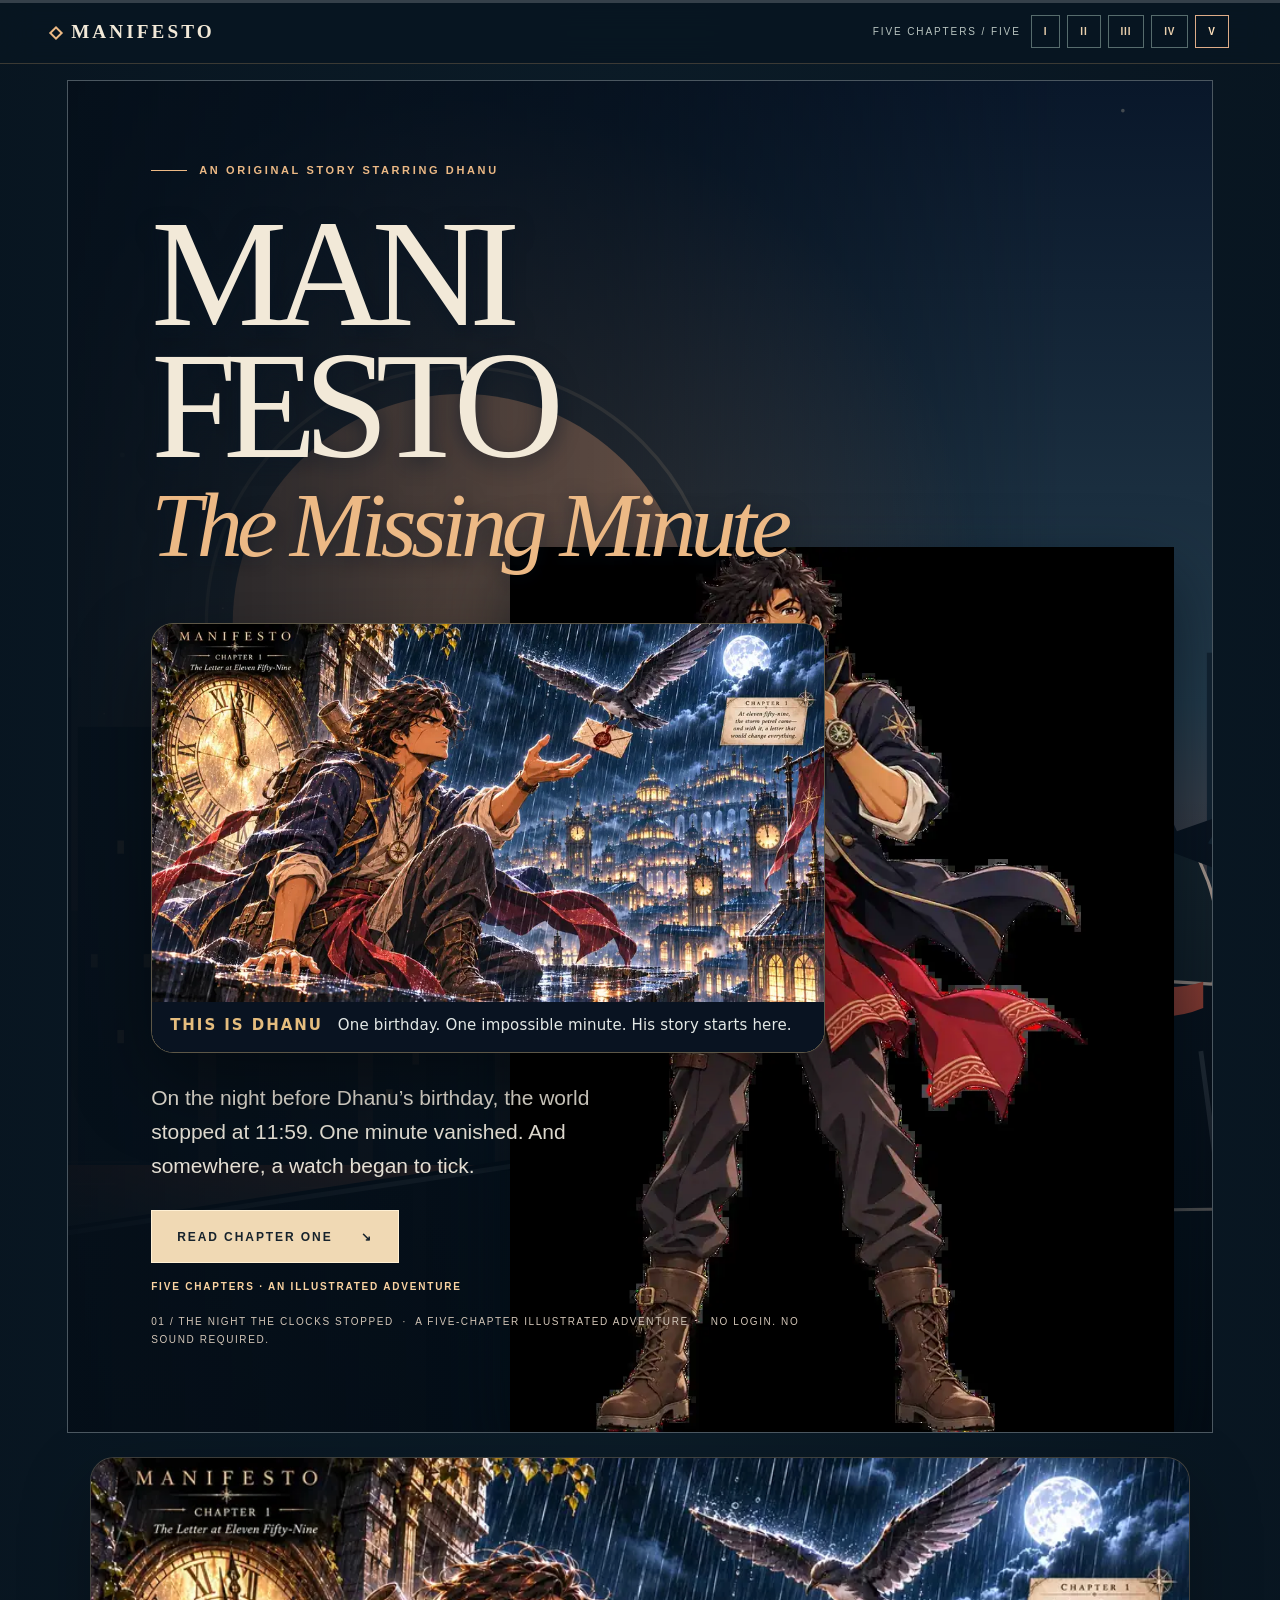
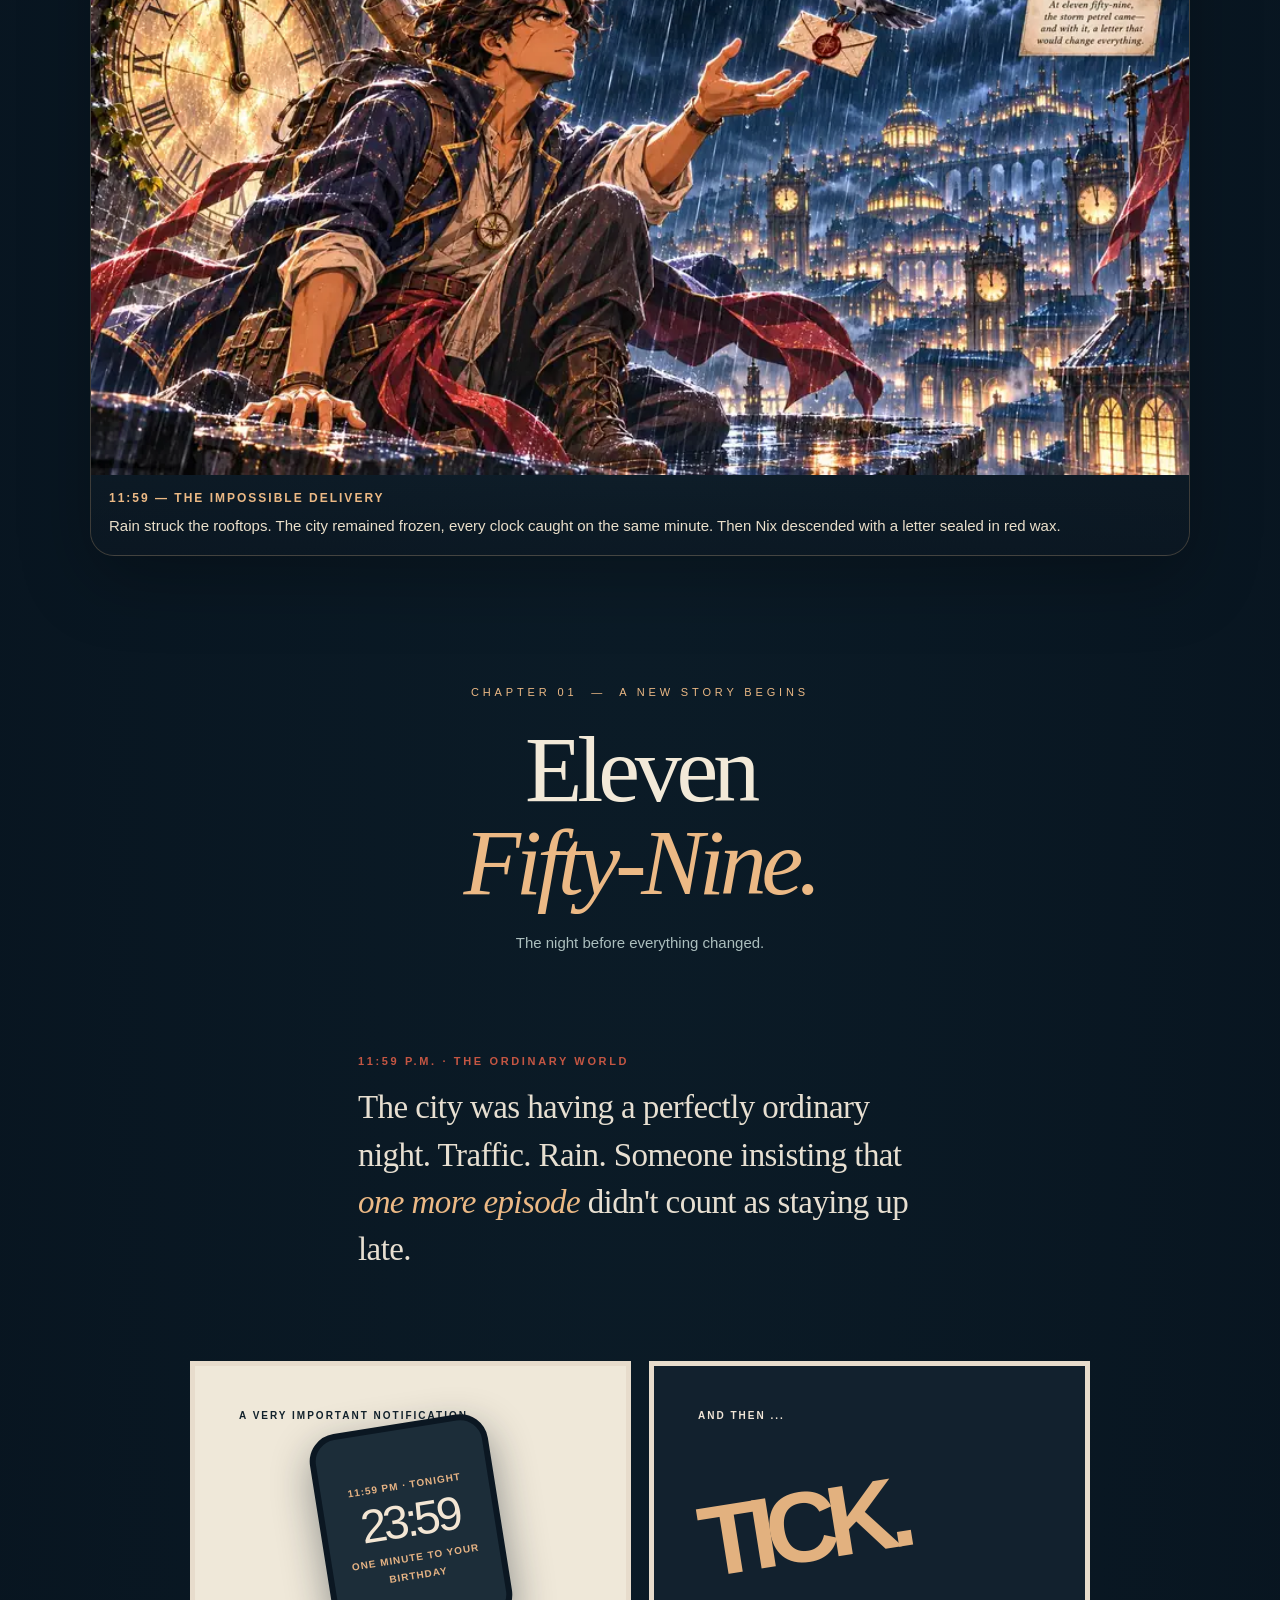
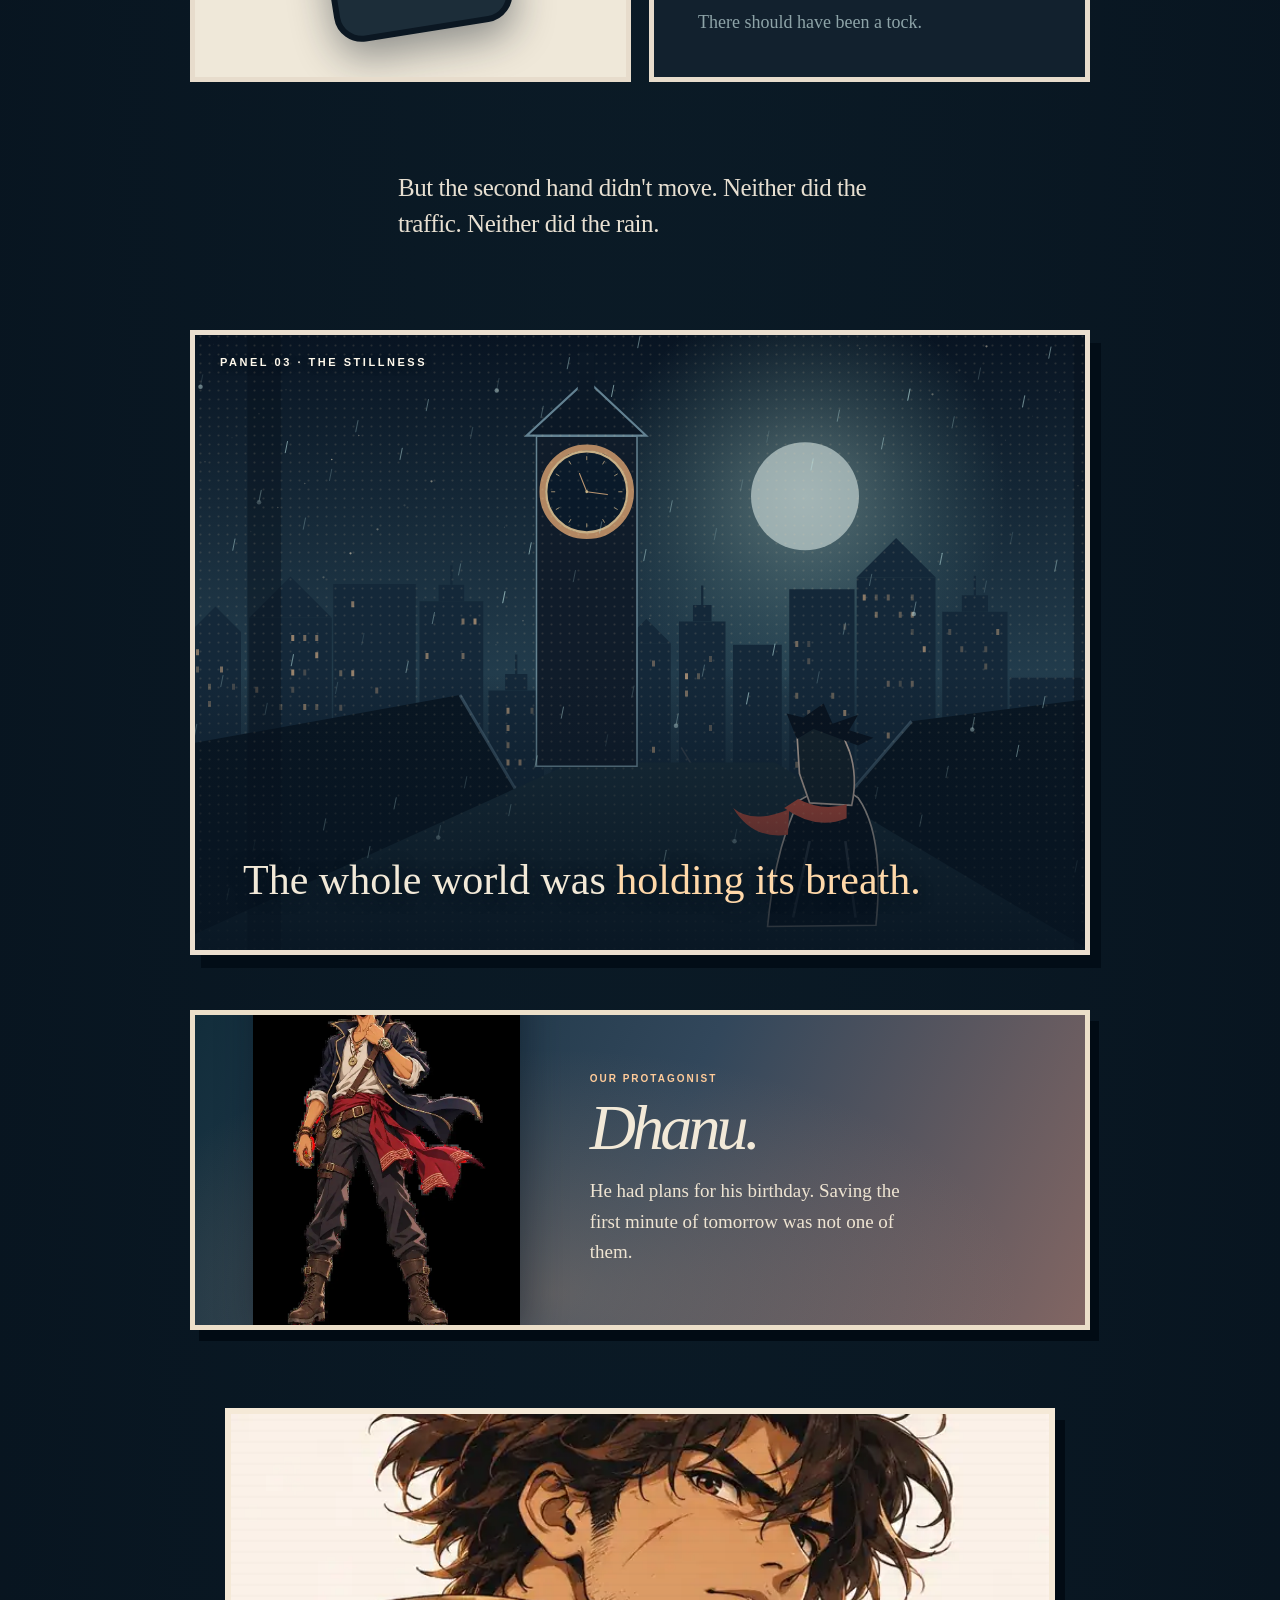
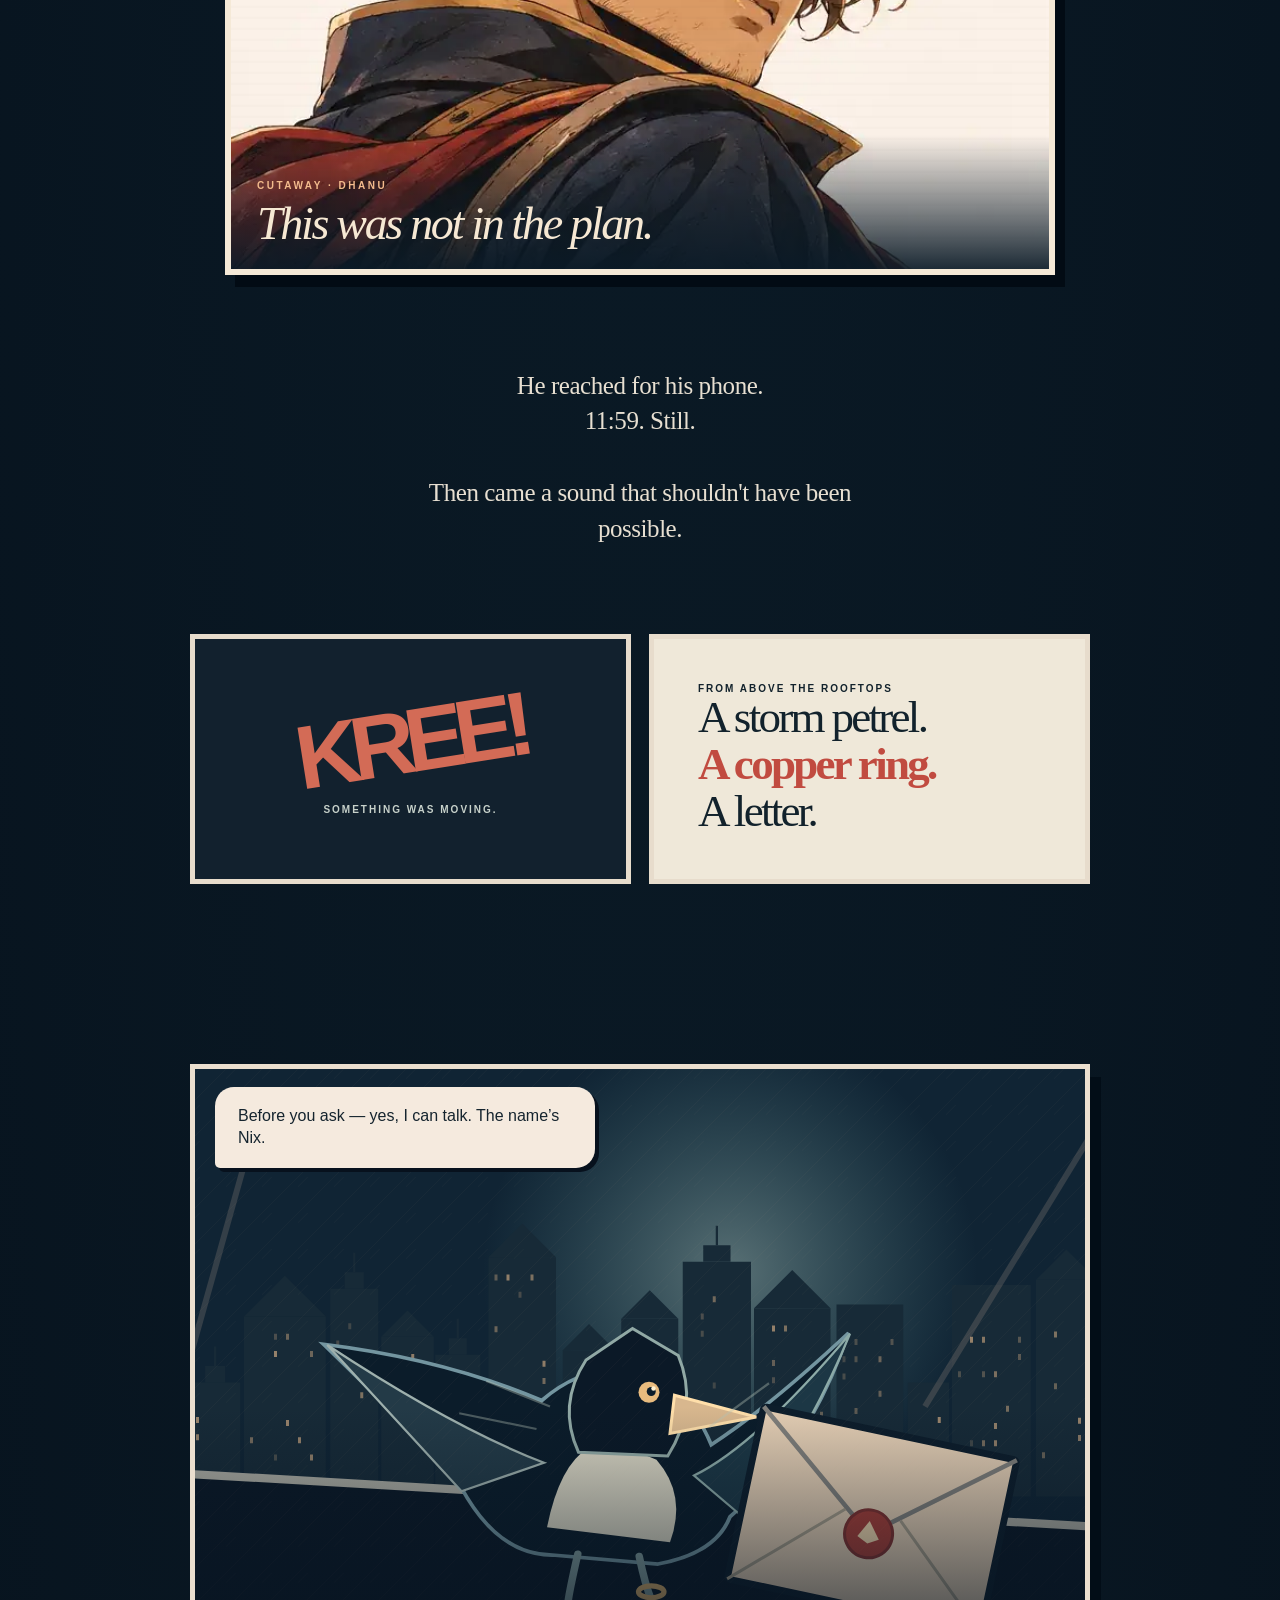
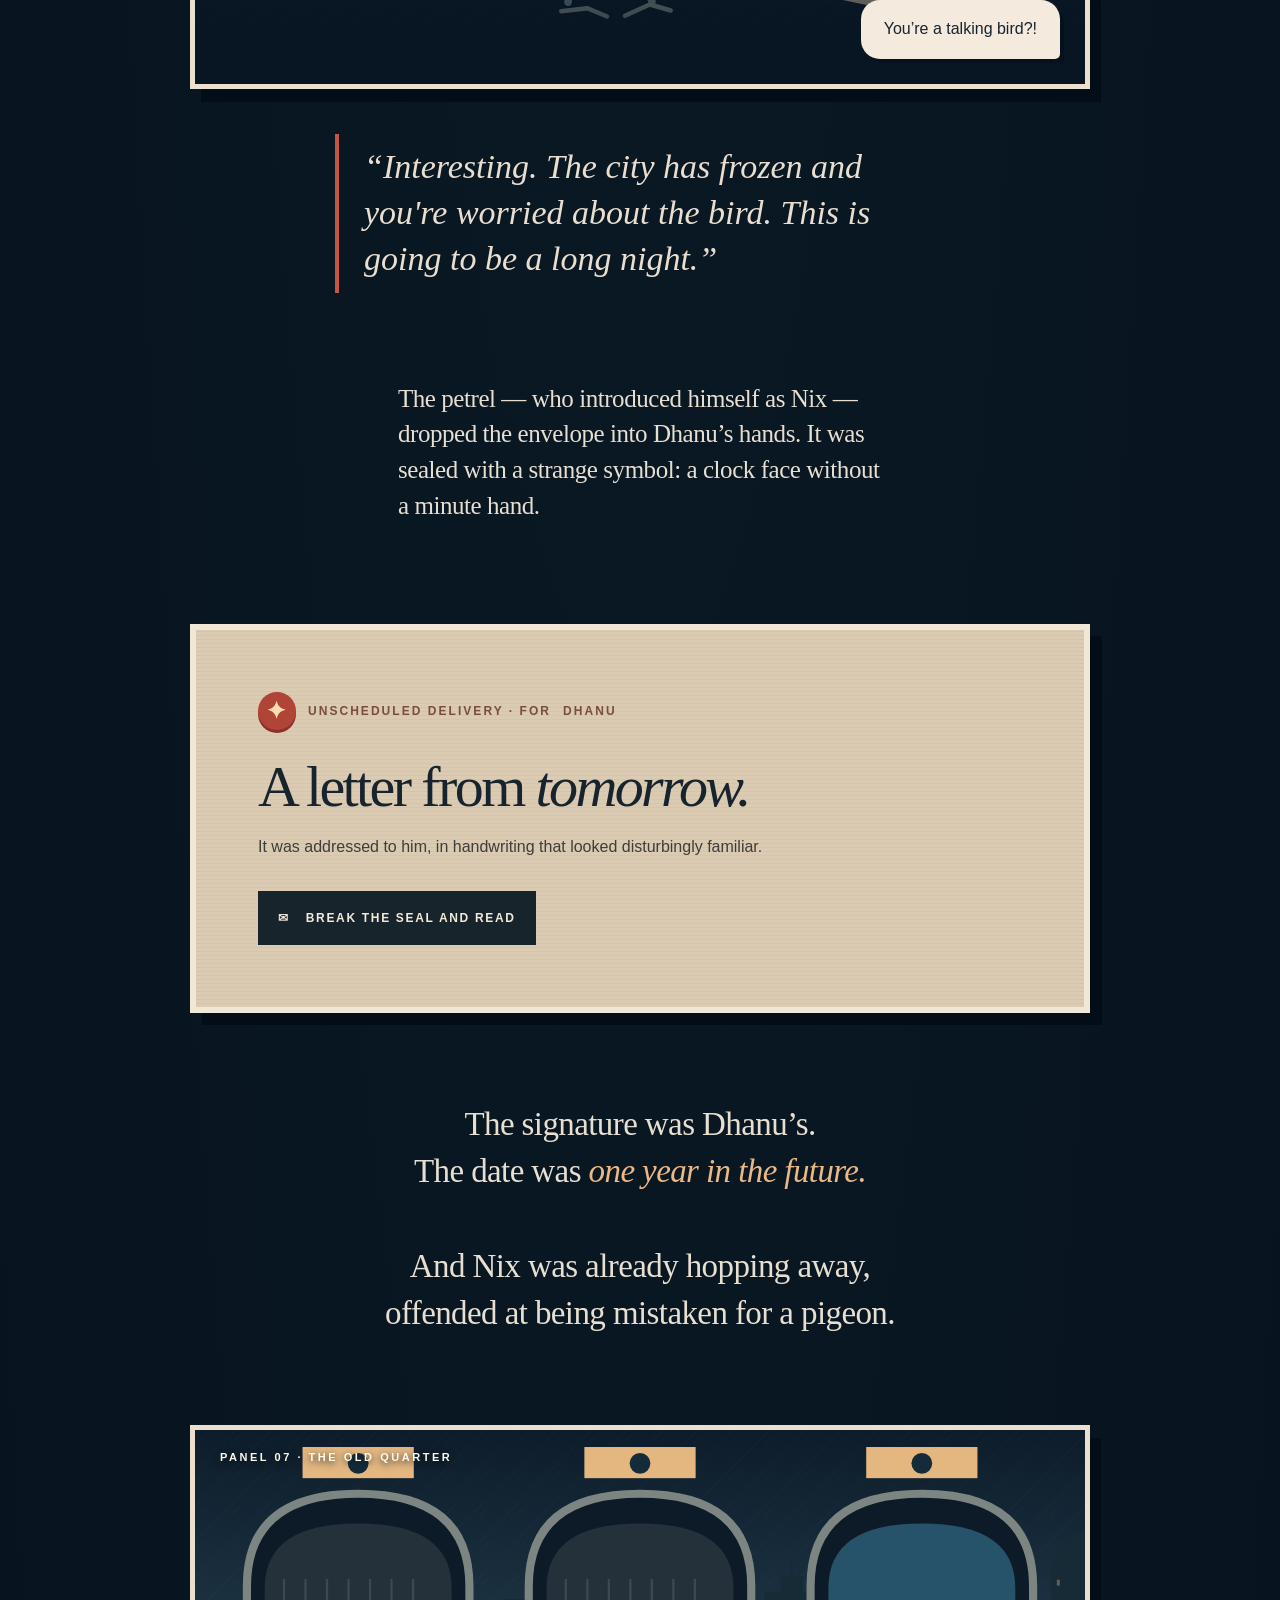
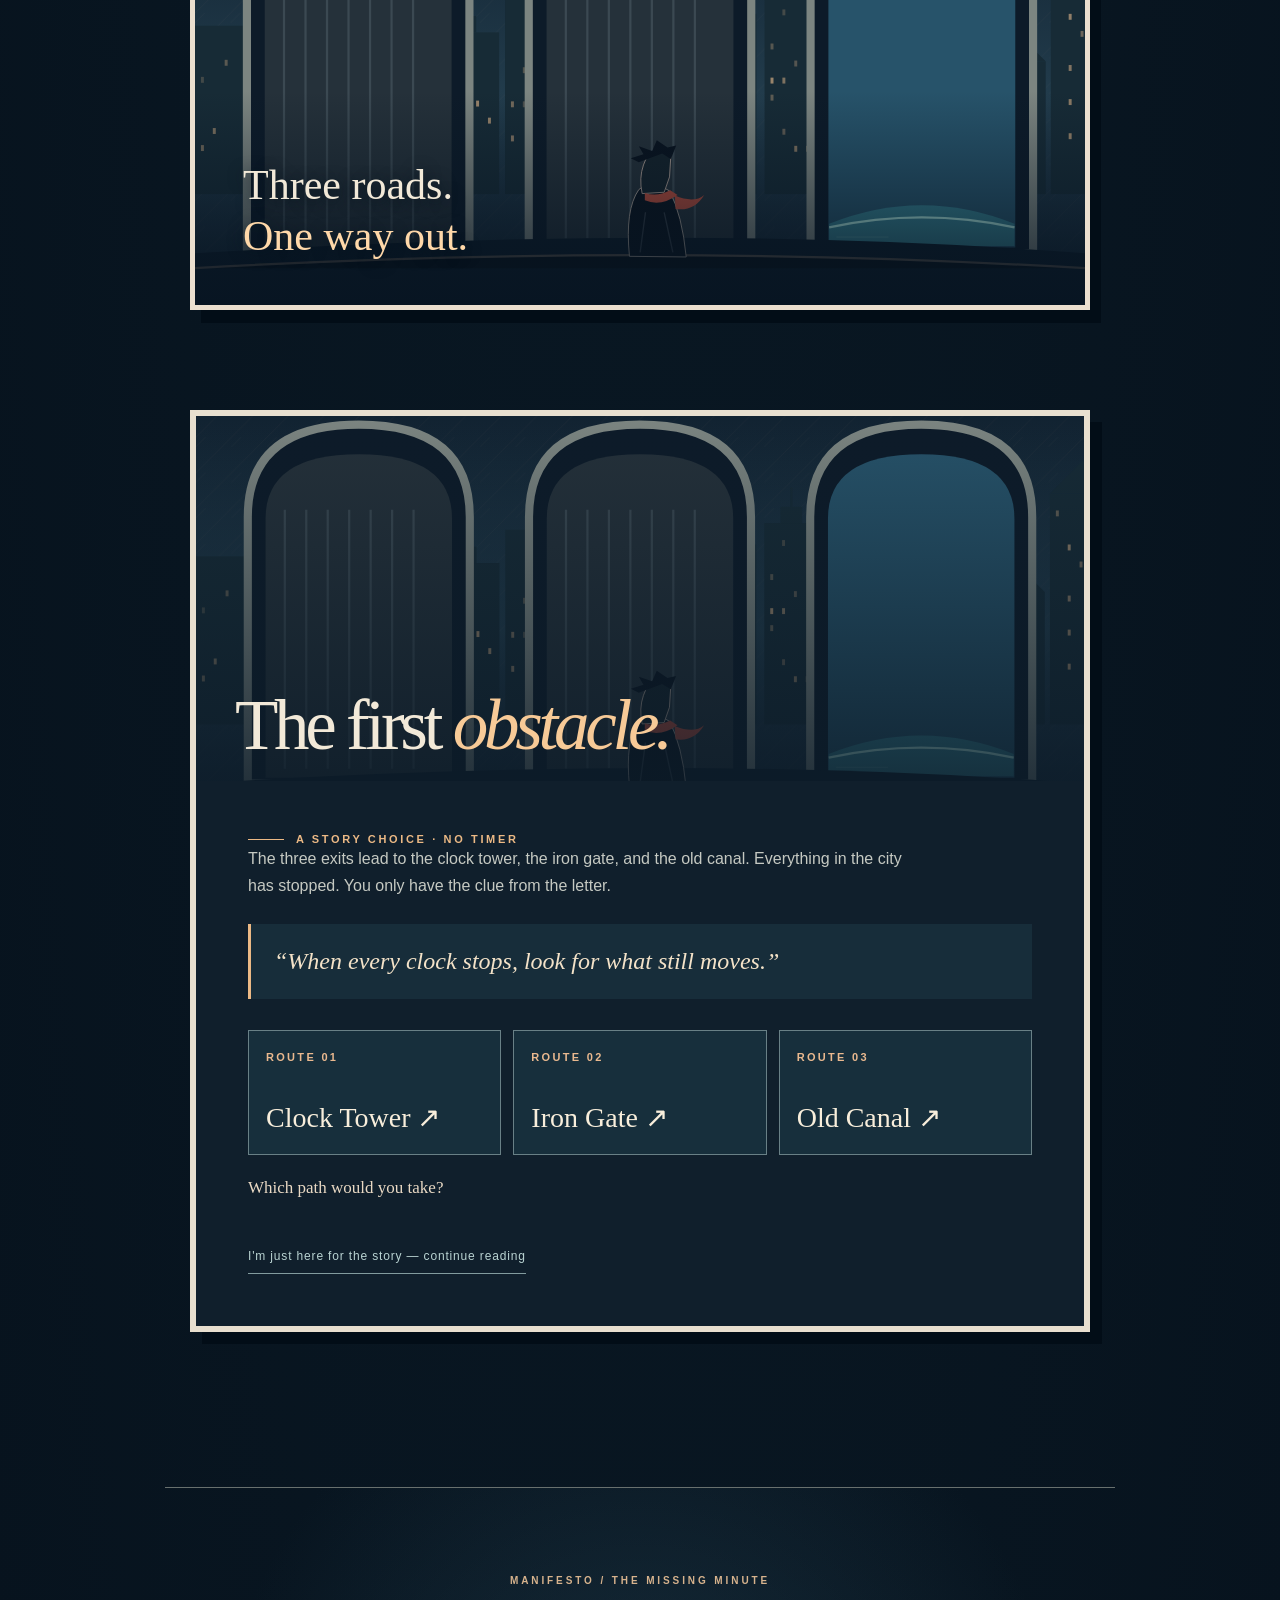
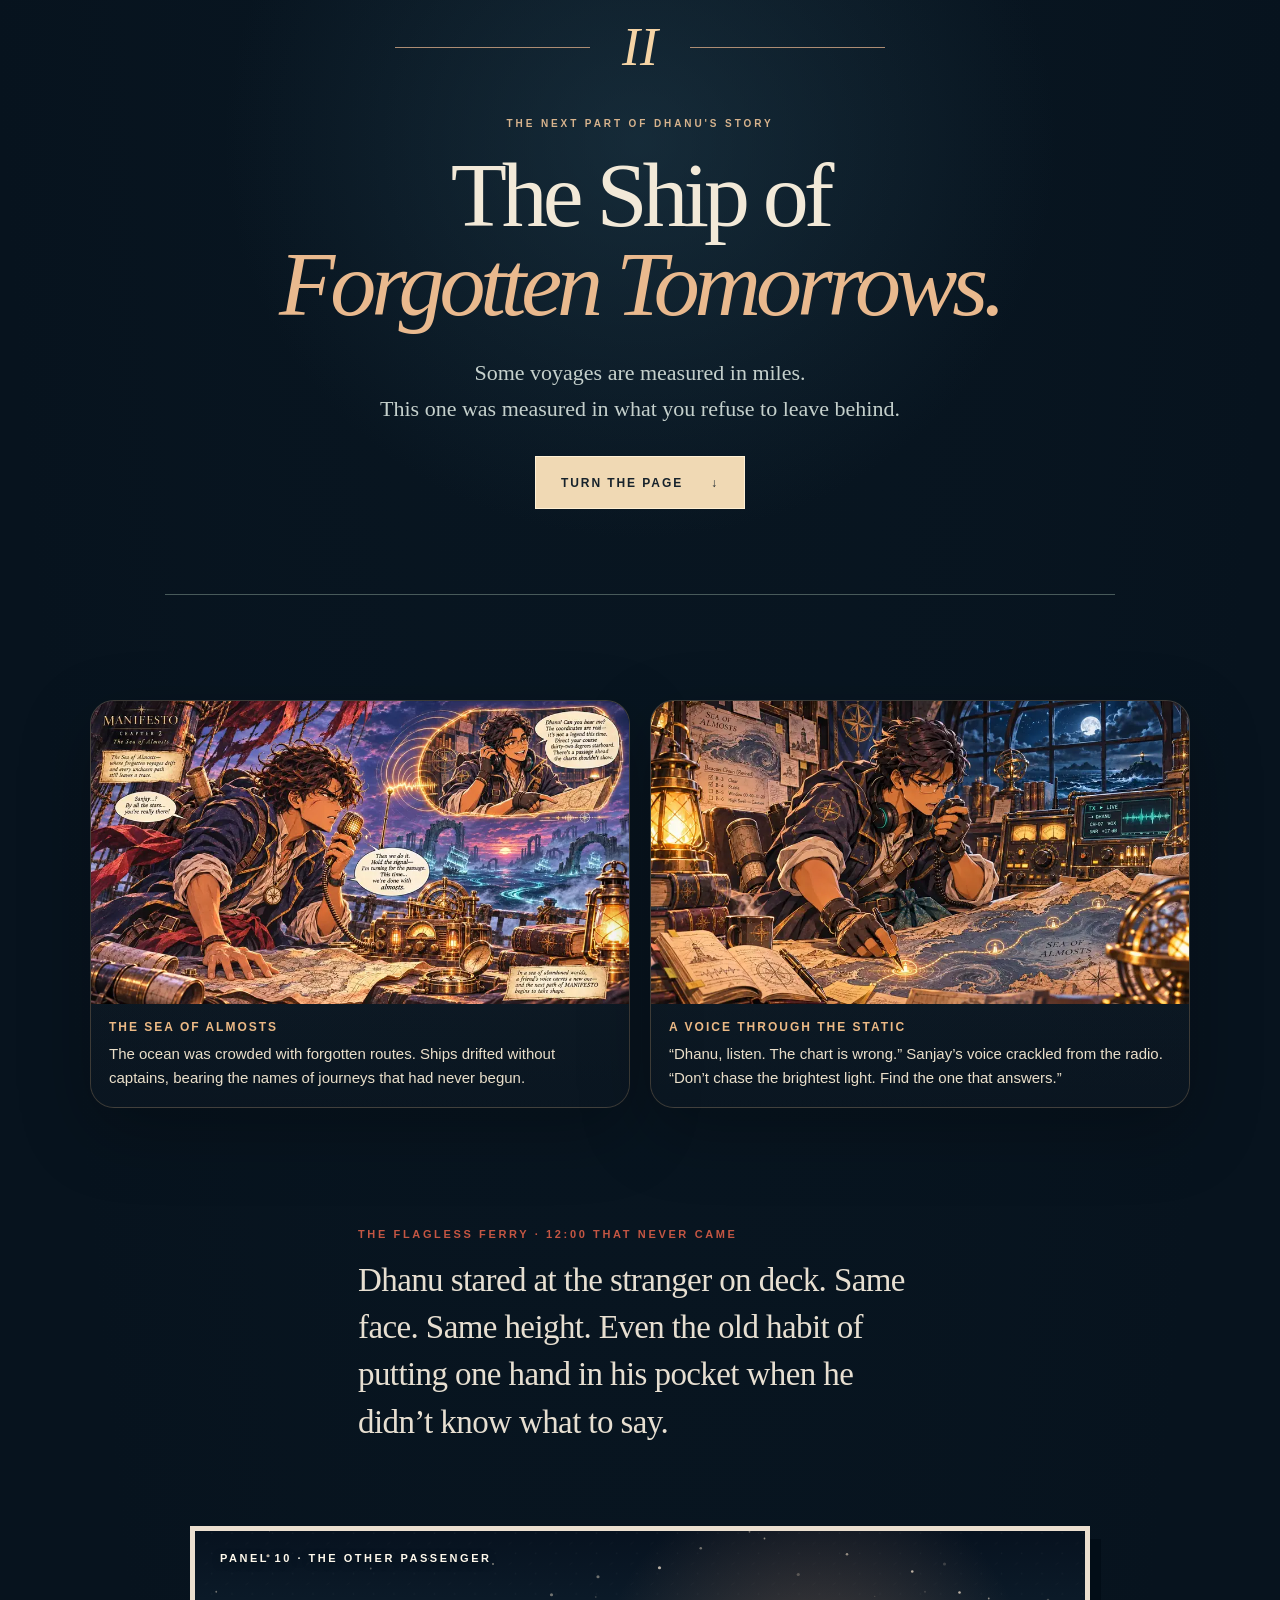
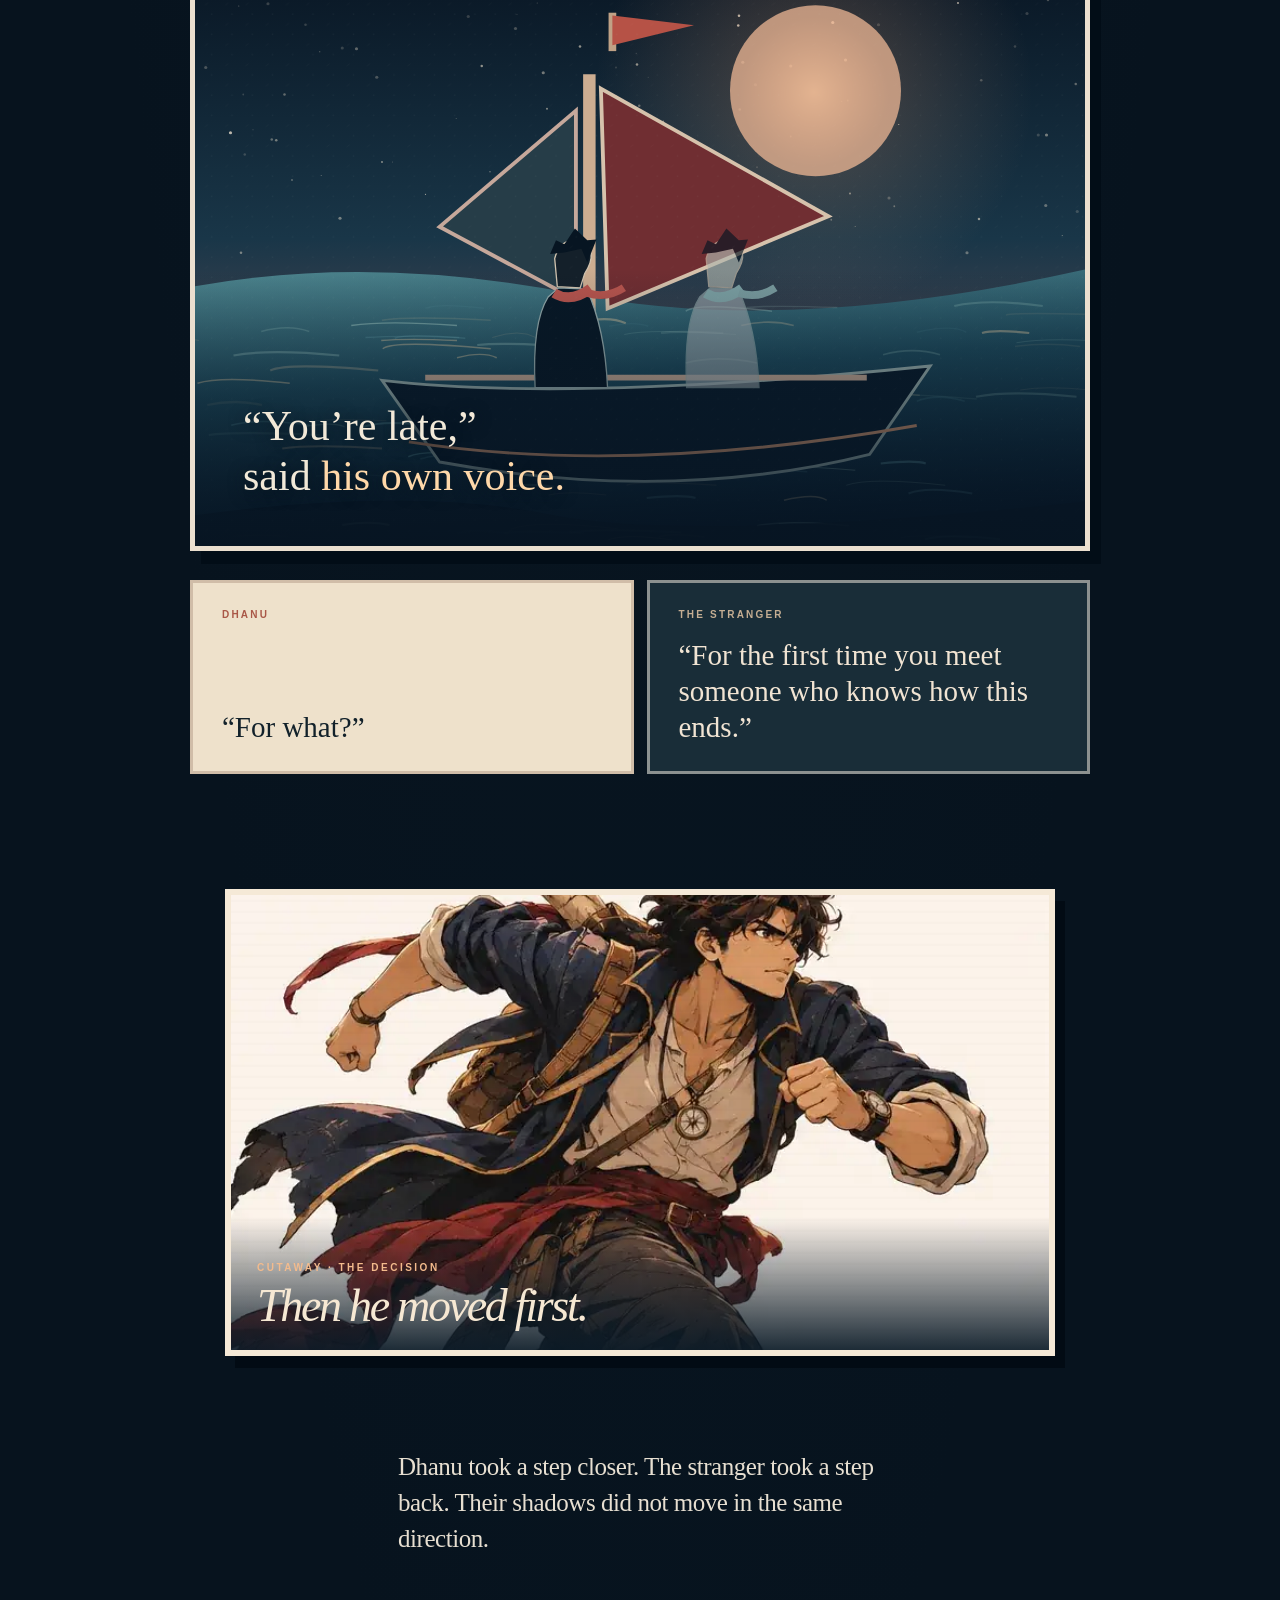
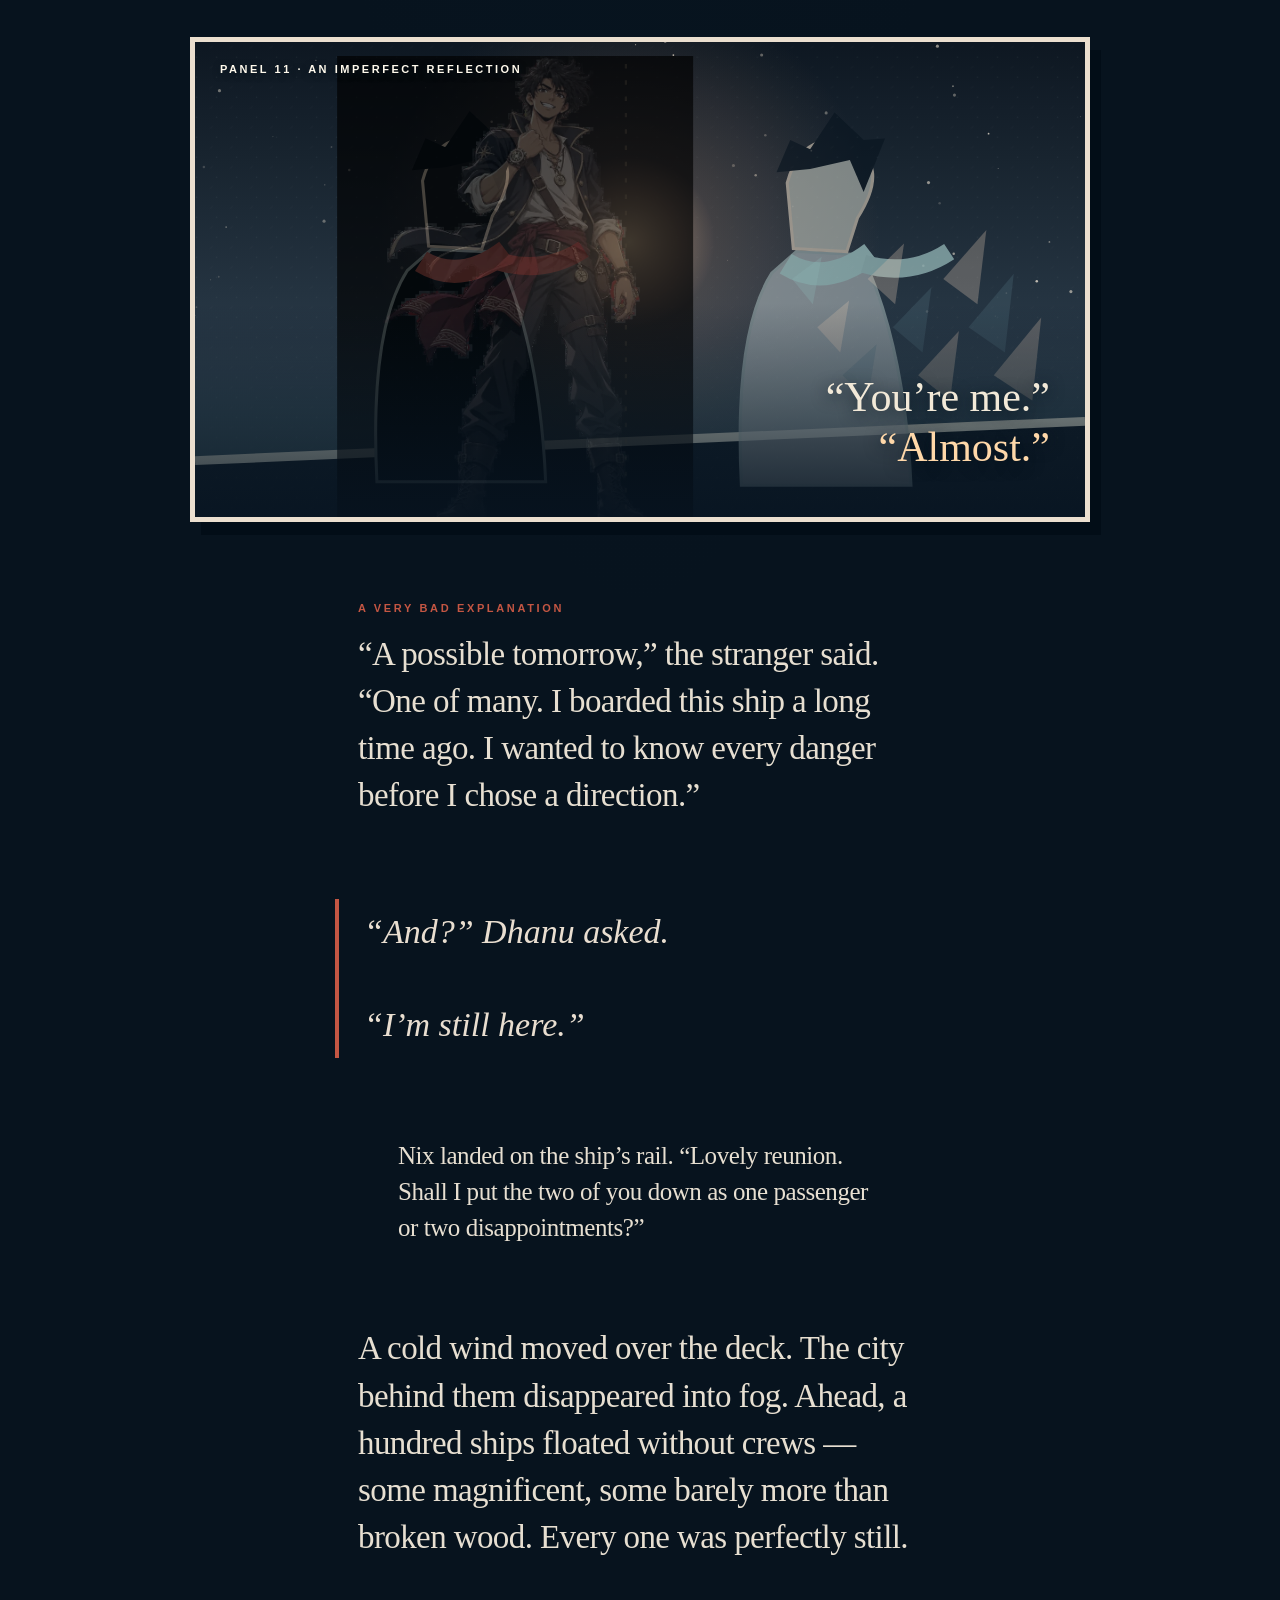
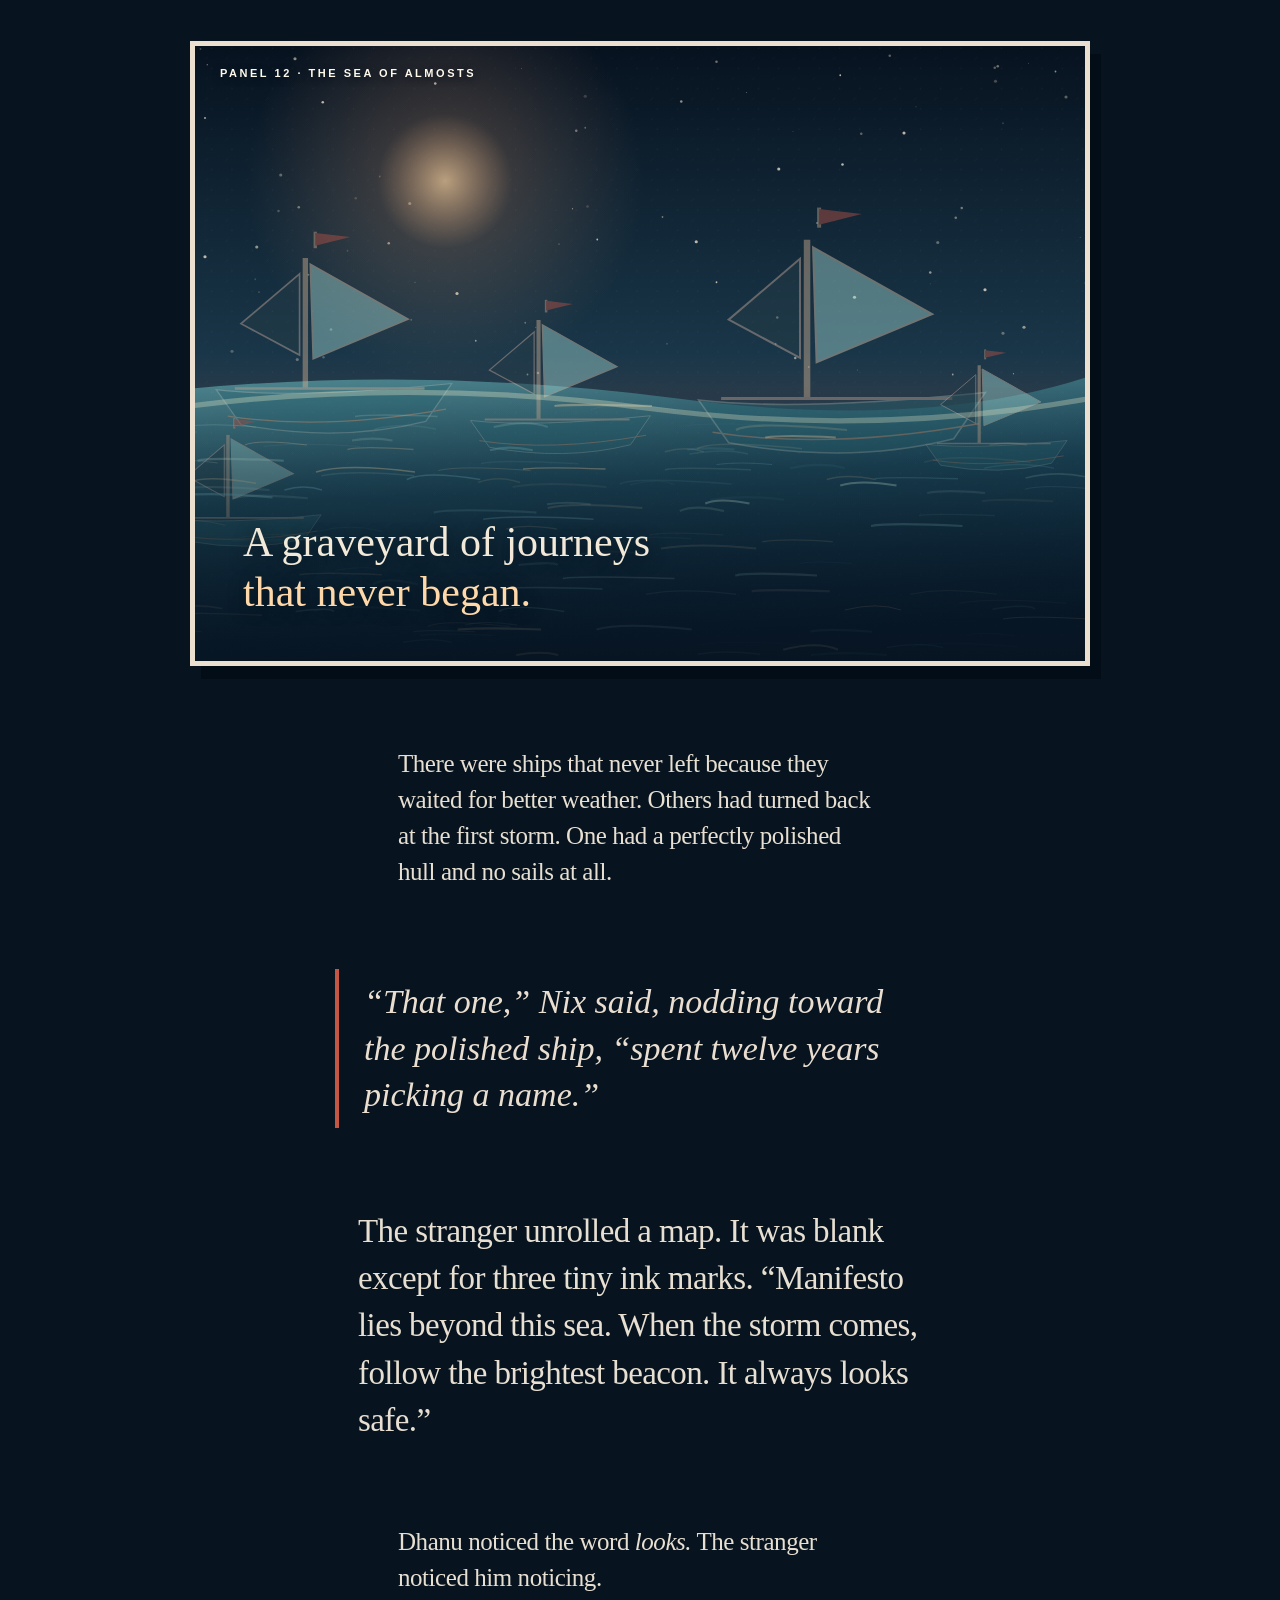
==== index.html @ 449e9ac2 "Publish illustrated five-chapter Director's Cut" ====
<!DOCTYPE html>

<html lang="en">
<head>
<meta charset="utf-8"/>
<meta content="width=device-width, initial-scale=1, viewport-fit=cover" name="viewport"/>
<meta content="#0a1520" name="theme-color"/>
<meta content="MANIFESTO: The Missing Minute. An original chapter-based birthday graphic novel." name="description"/>
<title>MANIFESTO — The Missing Minute | Dhanu’s Birthday Story</title>
<style>
:root{color-scheme:dark;--night:#08141f;--ink:#111d27;--paper:#f2e9d8;--muted:#b3b6b0;--line:#6c7d7d;--burnt:#c45643;--amber:#ecb985;--sea:#9bc7c3}
*{box-sizing:border-box}html{scroll-behavior:smooth;scroll-padding-top:85px}body{background:var(--night);color:var(--paper);margin:0;font-family:Arial,Helvetica,sans-serif;overflow-x:hidden}button,input{font:inherit}button{cursor:pointer}a{color:inherit}::selection{background:#ba5945;color:white}
.visually-hidden{position:absolute;clip:rect(0,0,0,0);clip-path:inset(50%);height:1px;width:1px;overflow:hidden;white-space:nowrap}
#progress-track{position:fixed;top:0;left:0;right:0;height:3px;background:#35404a;z-index:99}#progress-bar{height:100%;width:0;background:var(--burnt);transition:width .1s linear}
.nav{position:sticky;top:0;z-index:50;display:flex;justify-content:space-between;align-items:center;gap:14px;padding:11px clamp(16px,4vw,62px);min-height:64px;background:rgba(8,20,31,.96);border-bottom:1px solid #405161;backdrop-filter:blur(12px)}.logo{font-family:Georgia,serif;letter-spacing:.16em;font-weight:700;font-size:clamp(14px,1.5vw,20px);text-decoration:none}.logo i{display:inline-block;width:10px;height:10px;margin-right:10px;border:2px solid var(--amber);transform:rotate(45deg)}.nav-right{display:flex;gap:10px;align-items:center}.nav-counter{color:#b9c5c1;font-size:10px;letter-spacing:.19em;white-space:nowrap}.nav button{color:var(--paper);border:1px solid #718080;background:#132534;padding:11px 15px;font-size:11px;letter-spacing:.12em;text-transform:uppercase;border-radius:2px}
.shell{max-width:1210px;padding:0 clamp(0px,2.8vw,32px) 100px;margin:0 auto}
.cover{min-height:min(91svh,790px);position:relative;overflow:hidden;border:1px solid #4b5760;background:#101c27;margin-top:16px;display:flex;align-items:flex-end;isolation:isolate}.cover>img{position:absolute;inset:0;width:100%;height:100%;object-fit:cover;z-index:-2}.cover:before{content:"";position:absolute;inset:0;background:linear-gradient(90deg,rgba(5,15,25,.9) 0%,rgba(5,15,25,.58) 48%,transparent 87%),linear-gradient(0deg,rgba(3,11,19,.9),transparent 47%);z-index:-1}.cover-copy{padding:clamp(22px,6.5vw,85px);max-width:840px}.kicker{font-size:11px;letter-spacing:.24em;font-weight:700;color:var(--amber);display:flex;gap:12px;align-items:center;text-transform:uppercase}.kicker:before{content:"";height:1px;width:36px;background:var(--amber)}.cover h1{font-family:Georgia,'Times New Roman',serif;font-size:clamp(66px,12vw,153px);line-height:.86;letter-spacing:-.085em;font-weight:400;margin:32px 0 22px;text-shadow:0 5px 20px #09162499}.cover h1 span{color:var(--amber);display:block;font-style:italic;font-size:.6em;letter-spacing:-.06em;font-weight:400;margin-top:15px}.cover p{color:#e5e0d5;font-size:clamp(16px,2vw,21px);line-height:1.6;max-width:490px;margin:0 0 28px}.start-btn{background:#f0d9b4;color:#17232c;border:1px solid #fff0d4;padding:16px 25px;font-size:12px;font-weight:800;letter-spacing:.16em;text-decoration:none;display:inline-flex;align-items:center;gap:28px;text-transform:uppercase;min-height:53px}.start-btn:hover,.start-btn:focus-visible{background:white}.cover-foot{padding-top:19px;color:#d3c6b8;font-size:10px;letter-spacing:.16em;text-transform:uppercase;line-height:1.8}
.chapter-intro{max-width:760px;margin:130px auto 100px;text-align:center;padding:0 22px}.chapter-intro .overline{font-size:11px;letter-spacing:.35em;color:var(--amber)}.chapter-intro h2{font-family:Georgia,serif;font-size:clamp(48px,9vw,94px);line-height:.99;letter-spacing:-.055em;font-weight:400;margin:25px 0 22px}.chapter-intro h2 em{color:var(--amber)}.chapter-intro p{font-size:15px;color:#abbebd;line-height:1.6}
.story{max-width:900px;margin:0 auto}.narration{max-width:620px;margin:88px auto;font-family:Georgia,'Times New Roman',serif;color:#e7dfd1;font-size:clamp(22px,3.1vw,33px);line-height:1.43;letter-spacing:-.018em;padding:0 28px}.narration strong{color:var(--amber);font-weight:400;font-style:italic}.narration.small{font-size:clamp(19px,2.4vw,25px);max-width:540px}.narration.center{text-align:center}.mini-label{text-transform:uppercase;font:800 11px Arial,Helvetica,sans-serif;color:var(--burnt);letter-spacing:.24em;margin-bottom:17px;display:block}
.panel{position:relative;overflow:hidden;border:5px solid #ebdfcf;background:#132632;box-shadow:11px 13px 0 #020d17;min-height:350px;isolation:isolate}.panel img{display:block;width:100%;height:100%;position:absolute;inset:0;object-fit:cover;z-index:-2}.panel:after{content:"";position:absolute;z-index:-1;inset:0;background:linear-gradient(180deg,transparent 55%,#071421da 100%);pointer-events:none}.panel-full{height:clamp(390px,67vw,625px)}.panel-medium{height:clamp(330px,54vw,485px)}.panel .panel-mark{position:absolute;top:21px;left:25px;color:#fff9ec;font-size:11px;font-weight:800;letter-spacing:.23em;text-shadow:0 2px 7px #08141e}.panel .panel-copy{position:absolute;bottom:clamp(22px,5vw,44px);left:clamp(18px,5vw,48px);right:clamp(18px,5vw,48px);font-family:Georgia,serif;font-weight:400;font-size:clamp(24px,3.5vw,42px);line-height:1.2;text-shadow:0 3px 16px #08131dec;max-width:690px}.panel-copy strong{color:#ffd8a9;font-weight:400}.panel .panel-copy.right{margin-left:auto;max-width:490px}.vertical-gap{height:90px}.vertical-gap.long{height:180px}
.double{display:grid;grid-template-columns:1fr 1fr;gap:18px}.double .mini{position:relative;min-height:300px;border:5px solid #e7dccc;background:#efe8d9;color:#12222c;overflow:hidden;display:flex;flex-direction:column;justify-content:space-between;padding:clamp(23px,4.1vw,44px)}.mini.dark{background:#12212e;color:#f0e5d7}.mini .tiny{font-size:10px;letter-spacing:.2em;font-weight:800;text-transform:uppercase}.phone{background:#1c2d39;border:6px solid #0b1722;border-radius:28px;width:180px;max-width:100%;height:210px;margin:2px auto 0;display:grid;place-items:center;color:#f3e6d4;box-shadow:0 15px 40px #0d182570;transform:rotate(-9deg)}.phone b{font-size:47px;letter-spacing:-.08em;font-weight:300}.phone small{color:#e6b384;font-weight:700;letter-spacing:.1em;font-size:10px}.mini .ink{font-family:Georgia,serif;font-size:clamp(26px,4.7vw,45px);line-height:1.04;letter-spacing:-.06em}.mini .ink b{color:#c14b40}.mini .sound{font:900 clamp(56px,9vw,100px)/.85 Arial Black,Impact,sans-serif;letter-spacing:-.11em;color:#e2b17f;transform:rotate(-9deg)}.mini .wobble{font-family:Georgia,serif;font-size:18px;color:#8ea4a8}
.balloon{background:#f5eade;color:#15242e;max-width:460px;padding:18px 23px;border-radius:19px 19px 19px 5px;box-shadow:4px 4px 0 #07111d;font:500 clamp(16px,2vw,20px)/1.4 Arial,Helvetica,sans-serif}.balloon.tiny{font-size:16px;max-width:380px}.dialogue-over{position:absolute;top:18px;left:20px;max-width:50%}.dialogue-other{position:absolute;right:25px;bottom:25px}.dialogue-other .balloon{border-radius:19px 19px 5px 19px}.line-quote{margin:45px auto;max-width:610px;padding:10px 25px;border-left:4px solid var(--burnt);color:#e9ded0;font:italic clamp(24px,3.3vw,34px)/1.36 Georgia,serif}
.letter-scene{background:#dbcbb2;color:#17242e;margin:100px auto 45px;padding:clamp(22px,5vw,62px);border:6px solid #f1e7d6;box-shadow:12px 12px 0 #020d17;position:relative}.letter-scene:before{content:"";position:absolute;inset:0;opacity:.13;background:repeating-linear-gradient(0deg,transparent,transparent 3px,#846753 4px);pointer-events:none}.letter-head{display:flex;gap:12px;align-items:center;font-size:12px;font-weight:800;letter-spacing:.17em;text-transform:uppercase;color:#794e40;position:relative}.seal{width:38px;height:38px;background:#b04437;border-radius:50%;display:grid;place-items:center;color:#f9ddb2;box-shadow:0 3px 0 #8c302e;font-family:Georgia,serif;font-size:24px}.letter-scene h3{position:relative;font-family:Georgia,serif;font-size:clamp(33px,6vw,58px);letter-spacing:-.045em;line-height:1.06;font-weight:400;margin:26px 0 14px}.letter-scene p{position:relative;max-width:620px;color:#3f3d39;font-size:16px;line-height:1.7}.letter-scene details{margin-top:31px;position:relative}.letter-scene summary{cursor:pointer;display:inline-flex;align-items:center;gap:16px;font-size:12px;font-weight:800;letter-spacing:.14em;text-transform:uppercase;background:#17242c;color:#f4ead8;padding:19px 20px;list-style:none;min-height:54px}.letter-scene summary::-webkit-details-marker{display:none}.letter-scene summary:hover,.letter-scene summary:focus-visible{background:#354a56}.letter-scene details[open] summary{margin-bottom:28px}.letterbody{background:#f9f0df;padding:clamp(20px,4vw,42px);box-shadow:0 5px 30px #6b554c38;border:1px solid #c7bba9;max-width:680px;animation:unfold .45s ease both}.letterbody p{font:clamp(17px,2.1vw,21px)/1.75 Georgia,serif;color:#283039;margin:0 0 22px}.letterbody .sign{border-top:1px solid #c9b9a6;padding-top:23px;color:#8e3c35;font:italic 22px Georgia,serif}.letterbody .postscript{font-size:15px;color:#74614e}
.trial{margin:100px 0 0;border:6px solid #e8dfcf;background:#101f2c;box-shadow:12px 12px 0 #020d17}.trial-banner{height:clamp(210px,36vw,365px);position:relative;overflow:hidden}.trial-banner>img{width:100%;height:100%;object-fit:cover}.trial-banner:after{content:"";position:absolute;inset:0;background:linear-gradient(transparent,#0c1b28c9)}.trial-banner h3{position:absolute;z-index:1;bottom:20px;left:clamp(18px,4vw,39px);margin:0;font:400 clamp(40px,7vw,71px)/1 Georgia,serif;letter-spacing:-.06em}.trial-banner h3 em{color:#f7ca97}.trial-body{padding:clamp(22px,5vw,52px)}.trial-body .instructions{color:#c5c9c2;line-height:1.7;font-size:16px;max-width:670px;margin:0 0 24px}.clue{background:#172d3a;border-left:3px solid var(--amber);padding:20px 23px;color:#f3e2c8;font:italic clamp(18px,2.8vw,24px)/1.45 Georgia,serif;margin:25px 0 31px}.trial-options{display:grid;grid-template-columns:repeat(3,1fr);gap:12px}.trial-options button{background:#172f3c;border:1px solid #698086;color:#f8eedb;text-align:left;padding:20px 17px;min-height:125px;display:flex;flex-direction:column;justify-content:space-between;gap:14px;transition:transform .2s,border-color .2s,background .2s}.trial-options button:hover,.trial-options button:focus-visible{background:#2b4754;border-color:#f3d2a5;transform:translateY(-3px)}.trial-options button[aria-pressed=true]{border-color:#e6b68a;background:#36555e}.trial-options .choice-no{color:#eab98f;font:700 11px Arial;letter-spacing:.21em}.trial-options strong{font:400 clamp(20px,2.7vw,28px) Georgia,serif}.response{min-height:56px;margin-top:20px;font:17px/1.5 Georgia,serif;color:#e9d9c4}.response.success{color:#a6ded3}.skip{border:0;border-bottom:1px solid #829b9e;background:none;color:#b9d3d2;padding:10px 0;font-size:12px;letter-spacing:.07em;margin-top:8px}.route-reveal{display:none;animation:unfold .45s ease}.route-reveal.show{display:block}.route-reveal .narration{margin-top:85px;margin-bottom:85px}
.ending{margin:100px auto 0;text-align:center;max-width:750px;padding:25px 20px 50px}.end-rule{margin:25px auto;width:1px;height:92px;background:linear-gradient(transparent,var(--amber),transparent)}.ending .end-line{font:11px Arial,sans-serif;color:#e3b385;letter-spacing:.25em;text-transform:uppercase}.ending h2{font:400 clamp(45px,8vw,83px)/1.04 Georgia,serif;letter-spacing:-.07em;margin:25px 0}.ending p{font:19px/1.6 Georgia,serif;color:#bfc6bf}.next-tag{border-top:1px solid #49545c;border-bottom:1px solid #49545c;margin:40px auto 0;display:flex;justify-content:space-between;gap:20px;align-items:center;padding:25px 0;text-align:left;font-size:11px;letter-spacing:.15em;text-transform:uppercase}.next-tag strong{font:normal 22px Georgia,serif;letter-spacing:0;text-transform:none;color:var(--paper)}
.footer{color:#a8b6b3;font-size:12px;text-align:center;line-height:1.7;border-top:1px solid #334651;padding:30px 16px 60px;margin-top:45px}

@keyframes unfold{from{opacity:0;transform:translateY(-12px)}to{opacity:1;transform:none}}
@media(max-width:680px){.nav{min-height:58px}.nav-counter{display:none}.nav button{padding:10px 11px;font-size:10px}.shell{padding:0 0 35px}.cover{border-left:0;border-right:0;margin:0;min-height:calc(100svh - 58px);max-height:850px}.cover>img{object-position:66% center}.cover:before{background:linear-gradient(0deg,#08141ff7 1%,#08141fa5 45%,#08141f04 80%)}.cover-copy{padding:32px 23px 45px;width:100%}.cover h1{font-size:clamp(60px,14vw,90px);margin:25px 0 26px}.cover p{font-size:16px;max-width:360px}.chapter-intro{margin:95px auto 75px}.chapter-intro h2{font-size:clamp(46px,11vw,75px)}.story{padding:0 14px}.narration{margin:68px auto;padding:0 10px}.panel{border-width:4px;box-shadow:5px 7px 0 #020d17}.panel-full{height:clamp(380px,105vw,540px)}.panel-medium{height:clamp(315px,87vw,420px)}.panel img{object-position:center}.freeze-panel.panel-full{height:clamp(320px,92vw,440px)}.freeze-panel img{object-position:66% center}.courier-panel.panel-full{height:clamp(340px,98vw,460px)}.courier-panel img{object-position:63% center}.routes-panel.panel-medium{height:clamp(255px,75vw,330px)}.ferry-panel.panel-full{height:clamp(280px,80vw,370px)}.cover>img{object-position:76% center}.panel .panel-copy{font-size:clamp(25px,6.3vw,37px)}.double{grid-template-columns:1fr;gap:15px}.double .mini{min-height:270px}.mini .ink{font-size:41px}.vertical-gap{height:55px}.vertical-gap.long{height:110px}.dialogue-over{top:12px;left:12px;max-width:70%}.dialogue-other{bottom:15px;right:13px;max-width:76%}.balloon{font-size:15px;padding:13px 15px}.balloon.tiny{font-size:14px}.letter-scene{border-width:4px;margin:70px 0 0;padding:23px 18px;box-shadow:5px 7px 0 #020d17}.letter-scene h3{font-size:38px}.letterbody{padding:23px 18px}.letterbody p{font-size:17px}.trial{border-width:4px;margin:70px 0 0;box-shadow:5px 7px 0 #020d17}.trial-options{grid-template-columns:1fr}.trial-options button{min-height:76px;flex-direction:row;align-items:center;padding:16px}.trial-options strong{font-size:24px}.trial-banner{height:250px}.trial-banner h3{font-size:47px}.ending{margin-top:65px}.next-tag{align-items:flex-start;flex-direction:column;gap:10px}.next-tag strong{font-size:21px}}
@media(max-width:360px){.logo{font-size:13px;letter-spacing:.09em}.logo i{margin-right:6px}.cover h1{font-size:58px}.panel .panel-copy{font-size:24px}.balloon{font-size:14px}}
@media(prefers-reduced-motion:reduce){html{scroll-behavior:auto}*,*::before,*::after{animation-duration:.01ms!important;transition-duration:.01ms!important}}

/* CHAPTER 02 — A more spacious, page-like visual language */
.nav .nav-continue{padding:10px 14px;border:1px solid #7d8581;color:#f1d7b1;text-decoration:none;font-size:10px;font-weight:700;letter-spacing:.16em;white-space:nowrap}
.chapter-divider{scroll-margin-top:70px;text-align:center;max-width:950px;margin:155px auto 105px;padding:82px 24px 85px;background:radial-gradient(ellipse at 50% 36%,#23405080,transparent 62%);border-top:1px solid #68706e;border-bottom:1px solid #485a5a}
.divider-mini,.divider-small{font-size:10px;letter-spacing:.29em;font-weight:800;color:#d7b38d}
.divider-rule{display:flex;justify-content:center;align-items:center;gap:32px;margin:32px 0 44px;font:italic 54px/1 Georgia,serif;color:#f5d4a5}
.divider-rule:before,.divider-rule:after{content:"";width:clamp(40px,18vw,195px);height:1px;background:#ad8d74}
.chapter-divider h2{font:400 clamp(48px,8.5vw,92px)/.96 Georgia,serif;letter-spacing:-.055em;margin:22px 0 27px}
.chapter-divider h2 em{font-weight:400;color:#e9b98e}
.divider-deck{font:clamp(17px,2.4vw,22px)/1.65 Georgia,serif;color:#c5d0cc;margin:0 auto 29px}
.chapter-link{text-decoration:none;display:flex;flex-direction:column;align-items:flex-start}
.chapter-link:hover,.chapter-link:focus-visible{background:#274153}
.c2-story{padding-top:4px}
.c2-panel{box-shadow:11px 14px 0 #020c17}
.c2-panel img{object-position:center center}
.c2-story .narration{margin-top:80px;margin-bottom:80px}
.dialogue-strip{display:grid;grid-template-columns:1fr 1fr;gap:13px;margin:29px 0 115px}
.strip-voice{border:3px solid #d0bda8;padding:26px 29px;min-height:142px;background:#eee1cb;color:#12212a;font:clamp(21px,3vw,29px)/1.25 Georgia,serif;display:flex;flex-direction:column;justify-content:space-between;gap:17px}
.strip-voice.alt{background:#192d38;color:#f1e4d3;border-color:#8c9190}
.strip-voice small{font:800 10px Arial,sans-serif;letter-spacing:.22em;color:#a95747}
.strip-voice.alt small{color:#c5ae93}
.quiet-beat{display:flex;flex-direction:column;text-align:center;gap:13px;font:800 clamp(20px,4vw,36px)/1.15 Arial,sans-serif;letter-spacing:.18em;margin:125px 0;color:#f0c39d}
.quiet-beat span:last-child{color:#b9d4d0;font-size:1.3em}
.radio-transcript{margin:30px 0 90px;background:#132937;border:1px solid #648089;box-shadow:inset 0 0 60px #0c1822;padding:clamp(21px,5vw,45px);font:clamp(17px,2.35vw,22px)/1.6 Georgia,serif;color:#e9e2d1}
.radio-transcript p{max-width:690px;margin:20px auto;padding:13px 2px;border-bottom:1px solid #42545b}
.radio-transcript p strong{color:#ffc899;font:800 12px Arial,sans-serif;letter-spacing:.09em;margin-right:6px}
.radio-top{display:flex;align-items:center;justify-content:space-between;gap:10px;color:#a2c4c4;letter-spacing:.13em;font:700 10px Arial,sans-serif}
.radio-top span:last-child{margin-left:auto;color:#7fa1a5}
.radio-led{width:7px;height:7px;border-radius:50%;background:#c8745b;box-shadow:0 0 14px #c8745b}
.radio-transcript .radio-noise{font:800 12px Arial,sans-serif;text-align:center;letter-spacing:.3em;color:#9cb7b3;border:0}
.signal-game{margin:95px 0 115px;border:4px solid #e7d8c0;background:#ece0c8;color:#182934;box-shadow:11px 14px 0 #03111e}
.signal-intro{padding:clamp(22px,5vw,50px);padding-bottom:19px}
.signal-intro h3{font:400 clamp(36px,6.2vw,59px)/1.04 Georgia,serif;letter-spacing:-.05em;margin:7px 0 24px}
.signal-intro h3 em{color:#b34f3e;font-weight:400}
.signal-intro p{font:clamp(15px,2vw,18px)/1.64 Georgia,serif;max-width:700px;color:#48545a}
.signal-stage{background:#102839;color:#f5e1c3;padding:clamp(20px,4vw,42px)}
.beacons{display:grid;grid-template-columns:repeat(3,1fr);gap:10px;min-height:180px;margin-bottom:25px;align-items:end;border-bottom:1px solid #45626b;padding-bottom:22px;background:radial-gradient(ellipse at center bottom,#26546760,transparent 65%)}
.beacon{display:flex;flex-direction:column;align-items:center;justify-content:end;gap:15px;color:#d3c8b2;font:800 9px Arial,sans-serif;letter-spacing:.12em;text-align:center}
.beacon i{display:block;width:22px;height:22px;border-radius:50%;background:#d8665f;box-shadow:0 0 16px #dd654a,0 0 48px #c8554b85;transition:transform .32s,opacity .32s,box-shadow .32s}
.beacon.white i{background:#e7dfc9;box-shadow:0 0 14px #fff1d3,0 0 40px #f4e8d399}
.beacon.green i{background:#78a99d;box-shadow:0 0 14px #79c8b3,0 0 50px #7faeaf44}
.beacons.rung .beacon.red i{animation:fakeFlash .35s 4}
.beacons.rung .beacon.white i{opacity:.22;box-shadow:none}
.beacons.rung .beacon.green i{animation:replyPulse .55s 2 1s backwards}
@keyframes fakeFlash{50%{opacity:.15;transform:scale(.7)}}
@keyframes replyPulse{50%{transform:scale(1.7);box-shadow:0 0 28px #b5e9d7,0 0 100px #b5e9d7}}
.ring-btn{width:100%;min-height:55px;background:#f1cc9e;border:1px solid #ffe3b5;color:#102333;font:900 12px Arial,sans-serif;letter-spacing:.15em;display:flex;align-items:center;justify-content:center;gap:14px}
.ring-btn span{font-size:26px}
.ring-btn:hover,.ring-btn:focus-visible{background:#fff1cb}
.signal-status{min-height:47px;color:#c2dbd6;font:17px/1.5 Georgia,serif;text-align:center;margin:19px auto 15px;max-width:560px}
.signal-choices{display:grid;grid-template-columns:repeat(3,1fr);gap:9px}
.signal-choices button{border:1px solid #70868b;background:#1b3b4d;color:#f3ead8;padding:18px 8px;min-height:76px;font:600 clamp(13px,1.7vw,16px) Georgia,serif}
.signal-choices button small{display:block;color:#e1b48b;font:700 9px Arial,sans-serif;letter-spacing:.15em;margin-bottom:7px}
.signal-choices button:hover,.signal-choices button:focus-visible{border-color:#f1cea8;background:#315365}
.signal-choices button[aria-pressed="true"]{border:2px solid #f1c394;background:#3a5b65}
.signal-skip{display:block;margin:21px auto 0;background:transparent;color:#c3d1cd;border:none;border-bottom:1px solid #c3d1cd;padding:9px 0;font-size:12px}
.c2-after{display:none}.c2-after.show{display:block}
.chapter-object{display:flex;align-items:center;justify-content:center;gap:26px;background:#e9ddc6;color:#132737;border:5px solid #f8ede1;margin:25px auto 90px;padding:30px 15px;box-shadow:9px 11px 0 #07111b}
.chapter-object .gear{font-size:clamp(74px,12vw,124px);line-height:.8;color:#ba7a58;text-shadow:2px 4px 0 #754c45}
.chapter-object small{display:block;letter-spacing:.18em;font-size:10px;font-weight:800;color:#9a5544}
.chapter-object strong{display:block;font:italic 400 clamp(44px,9vw,81px)/1 Georgia,serif;letter-spacing:-.055em}
.letter-stinger{background:#e8dcc5;color:#182d39;text-align:center;padding:40px 20px;border:5px solid #faefde;box-shadow:9px 11px 0 #03101b;margin:65px auto 100px}
.letter-stinger span{color:#ae523e;font:800 10px Arial,sans-serif;letter-spacing:.2em}
.letter-stinger p{font:clamp(23px,3.9vw,38px)/1.4 Georgia,serif;margin:28px 0}
.letter-stinger em{color:#a64e3a}
.c2-ending{padding-bottom:120px}
.back-top{display:inline-block;margin-top:40px;font:800 10px Arial,sans-serif;letter-spacing:.2em;color:#e0ba94}
#chapter-two{scroll-margin-top:55px}#ch2-reveal{scroll-margin-top:80px}
@media(max-width:640px){
 .nav{padding:10px 14px}.logo{font-size:13px;letter-spacing:.12em}.logo i{width:8px;height:8px;margin-right:5px}.nav-counter{font-size:9px;letter-spacing:.08em}.nav .nav-continue{font-size:9px;padding:11px 8px}
 .chapter-divider{margin:90px 0 75px;padding:60px 16px 70px}.chapter-divider h2{font-size:clamp(45px,10vw,61px)}.divider-deck{font-size:17px}.divider-rule{margin:26px 0 35px}
 .dialogue-strip{grid-template-columns:1fr;gap:8px;margin-bottom:65px}.strip-voice{min-height:100px;padding:18px 21px}
 .radio-top{font-size:8px}.radio-top span:last-child{display:none}
 .quiet-beat{margin:70px auto}.beacons{min-height:118px}.beacon{font-size:8px}.beacon i{width:17px;height:17px}.signal-choices button{min-height:76px;padding:13px 5px}
 .c2-panel{height:clamp(400px,110vw,520px)}.signal-game{margin:65px 0}
}
@media(prefers-reduced-motion:reduce){.beacons.rung .beacon.red i,.beacons.rung .beacon.green i{animation:none!important}.beacons.rung .beacon.green i{box-shadow:0 0 22px #b5e9d7}}


/* E03 — character-led manga panels. Art is sparse and purposeful. */
.cover {isolation:isolate}
.cover:before{z-index:1}
.cover>.cover-hero{position:absolute;right:clamp(-30px,3vw,50px);height:100%;width:auto;max-width:58%;left:auto;object-fit:contain;object-position:bottom;bottom:0;z-index:1;filter:drop-shadow(0 30px 35px #020c17a0);pointer-events:none}
.cover-copy{position:relative;z-index:2}
.cover>.cover-hero{animation:heroEnter 1s cubic-bezier(.22,1,.36,1) both}
@keyframes heroEnter{from{opacity:0;transform:translate(35px,20px)}to{opacity:1;transform:none}}
.nav-links{display:flex;gap:7px;align-items:center}
.nav-links a{color:#ead0ae;text-decoration:none;border:1px solid #576c6d;padding:10px 12px;font:800 10px Arial,sans-serif;letter-spacing:.08em;white-space:nowrap}
.nav-links a:hover,.nav-links a:focus-visible{background:#243e4c}
.cover-edition{display:block;margin-top:16px;font:800 10px/1.5 Arial,sans-serif;color:#f5c89f;letter-spacing:.18em;text-transform:uppercase}
.panel.character-scene{isolation:isolate}
.panel.character-scene>.scene-bg{z-index:-2;filter:saturate(.84)}
.panel.character-scene>.scene-character{position:absolute;z-index:-1;inset:auto;bottom:-3%;left:6%;height:115%;max-width:75%;width:auto;object-fit:contain;object-position:bottom;filter:drop-shadow(0px 17px 20px #05111cb5);pointer-events:none}
.panel.character-scene .panel-copy{z-index:3}
.hero-cutscene{margin:55px 0 75px;display:grid;grid-template-columns:43% 1fr;min-height:320px;background:linear-gradient(116deg,#122d3b,#32475b 51%,#826663);border:5px solid #ecdfc9;box-shadow:9px 11px 0 #010b14;overflow:hidden;position:relative}
.hero-cutscene:before{content:'';position:absolute;inset:0;background:radial-gradient(ellipse at 40% 90%,#ca9a7850,transparent 62%);pointer-events:none}
.hero-portrait{position:relative;overflow:hidden;min-height:290px}
.hero-portrait img{position:absolute;inset:auto 0 0;width:100%;height:115%;object-fit:contain;object-position:bottom;filter:drop-shadow(5px 8px 20px #05101b77)}
.hero-card-copy{padding:35px 30px 34px 12px;display:flex;flex-direction:column;justify-content:center;position:relative;z-index:1}
.hero-card-copy small{font:800 10px Arial,sans-serif;color:#ffcb99;letter-spacing:.2em;margin-bottom:13px}
.hero-card-copy h3{margin:0 0 17px;font:italic normal 400 clamp(38px,5vw,65px)/.98 Georgia,serif;letter-spacing:-.06em}
.hero-card-copy p{font:clamp(15px,2vw,19px)/1.6 Georgia,serif;color:#eee4d2;margin:0;max-width:330px}
.hero-cutscene.compact{grid-template-columns:33% 1fr;min-height:240px;margin:75px 0}
.hero-cutscene.compact .hero-portrait{min-height:230px}
.hero-cutscene.compact .hero-card-copy{padding:24px 22px}
.hero-cutscene.compact .hero-card-copy h3{font-size:clamp(33px,5vw,52px)}
.hero-cutscene.compact .hero-card-copy p{font-size:16px}
.ferry-panel>.scene-character{left:1%!important;height:103%!important;opacity:.77;filter:brightness(.48) saturate(.6) drop-shadow(1px 12px 13px #010914)!important}
.ch2-panel.echo-facing>.scene-character{height:100%!important;left:16%!important;transform:scaleX(-1);opacity:.66;filter:brightness(.4) saturate(.5)!important}
.ch2-panel.echo-facing .panel-copy{left:auto;right:35px;text-align:right}
.radio-transcript{position:relative;overflow:hidden;padding-right:min(30%,220px)}
.radio-transcript .sanjay-transmission{position:absolute;bottom:-12px;right:-34px;max-height:90%;width:35%;object-fit:contain;object-position:bottom;filter:drop-shadow(0 8px 12px #03121a) saturate(.8);opacity:.9;pointer-events:none}
.radio-transcript p{position:relative;z-index:1}
.c3-story{padding-top:10px}
.chapter-three-divider{background:radial-gradient(ellipse at 50% 40%,#433d4385,transparent 70%)}
.chapter-three-divider .divider-rule{color:#f5c395}
.c3-story .narration{margin:80px auto}
.temple-panel>.dhanu-ascent{left:3%!important;bottom:-16%!important;height:116%!important;max-width:45%!important}
.temple-panel .panel-copy{left:auto;text-align:right;right:30px;max-width:520px}
.dawn-panel>.dhanu-dawn{left:0!important;bottom:-19%!important;height:124%!important;max-width:53%!important}
.dawn-panel .panel-copy{left:auto;text-align:right;right:28px}
.comic-sfx{display:flex;align-items:center;justify-content:center;gap:35px;min-height:170px;background:#f0e3ce;color:#102532;border:5px solid #fff1dd;box-shadow:9px 11px 0 #02101a;margin:50px auto;font:900 clamp(38px,9vw,85px)/1 Arial,sans-serif;letter-spacing:-.08em;transform:skew(-2deg)}
.comic-sfx span:nth-child(2){color:#c65d46;font-size:.76em;align-self:flex-end;margin-bottom:20px}
.bell-trial{margin:90px auto 110px;border:5px solid #e7d6be;background:#e8dcc6;color:#142633;box-shadow:10px 12px 0 #030e16}
.bell-trial-head{padding:clamp(24px,5vw,51px)}
.bell-trial-head h3{font:400 clamp(38px,6vw,65px)/1.04 Georgia,serif;letter-spacing:-.055em;margin:16px 0 25px}
.bell-trial-head h3 em{color:#a64e3f}
.bell-trial-head p{font:clamp(16px,2vw,20px)/1.6 Georgia,serif;max-width:650px;color:#4a5356}
.bell-trial-illustration{padding:12px 16px;background:linear-gradient(130deg,#0d2430,#30424c);border-top:1px solid #af9677}
.bell-trial-illustration svg{width:100%;max-height:205px;display:block}
.bell-choices{display:grid;grid-template-columns:repeat(3,1fr);gap:8px;background:#122a36;padding:18px 20px 0}
.bell-choices button{display:flex;flex-direction:column;gap:12px;text-align:left;border:1px solid #536e72;background:#203d4b;padding:21px;min-height:152px;color:#f3e2cd;cursor:pointer}
.bell-choices button:hover,.bell-choices button:focus-visible,.bell-choices button[aria-pressed="true"]{border-color:#f5ca91;background:#315365}
.bell-choices small{color:#f5be88;font:800 10px Arial,sans-serif;letter-spacing:.13em}
.bell-choices strong{font:400 clamp(20px,2.4vw,27px)/1.1 Georgia,serif}
.bell-choices button span{color:#b4c9c8;font:13px/1.4 Arial,sans-serif}
.bell-feedback{background:#122a36;color:#f4d1ac;padding:22px 25px 10px;margin:0;min-height:77px;font:18px/1.5 Georgia,serif;text-align:center}
.bell-skip{display:block;width:100%;border:0;background:#122a36;color:#d8d0c1;padding:10px 20px 28px;font:700 12px Arial,sans-serif;text-decoration:underline;cursor:pointer}
.bell-reveal{display:none}.bell-reveal.show{display:block}
.bell-sound{font:900 clamp(40px,9vw,95px)/1.2 Arial,sans-serif;letter-spacing:.07em;text-align:center;color:#f3c48b;margin:105px auto;text-shadow:0 0 60px #d68c54a8}
.clock-glimpse{margin:65px auto 110px;max-width:550px;background:#101f2c;border:2px solid #7c6860;padding:36px 20px;text-align:center;display:flex;flex-direction:column;gap:15px;box-shadow:0 0 80px #d58b5840}
.clock-glimpse>span{letter-spacing:.2em;font:800 11px Arial,sans-serif;color:#b8aea5}
.clock-glimpse>strong{font:400 clamp(60px,12vw,96px)/1 Georgia,serif;color:#f1ce9e;white-space:nowrap}
.clock-glimpse>strong span{color:#c96d52}
.clock-glimpse small{font:14px Georgia,serif;color:#c3d3c8}
.chapter3-stinger{background:#202a33;color:#f5dfc4;border-color:#ba856c}
.chapter3-stinger p{color:#f6e3cc}
.chapter3-stinger span{color:#f6c08b}
.c3-ending{padding-bottom:110px}
@media(max-width:800px){
 .cover>.cover-hero{height:78%;max-width:68%;right:-8%;bottom:23%}
 .cover:before{background:linear-gradient(0deg,#061522 9%,#071522ed 37%,#0715221c 83%)}
 .cover-copy{padding-top:160px}
 .nav-links a{padding:9px 7px;font-size:9px}
 .radio-transcript{padding-right:25%}
}
@media(max-width:640px){
 .nav-links{gap:4px}.nav-links a{padding:9px 7px;letter-spacing:0}.nav-counter,.nav .nav-continue{display:none!important}
 .cover{min-height:min(780px,calc(100svh - 57px))}
 .cover>.cover-hero{height:62%;right:-24%;max-width:103%;bottom:34%;opacity:.9}
 .cover-copy{padding:210px 22px 34px}
 .cover h1{font-size:clamp(54px,14vw,76px);margin:8px 0 18px}
 .cover .kicker{max-width:240px}
 .cover p{font-size:15px;line-height:1.5}
 .cover-foot{font-size:9px;line-height:1.5}
 .cover-edition{font-size:9px}
 .hero-cutscene{grid-template-columns:45% 1fr;min-height:250px;margin:52px 0 63px;border-width:4px;box-shadow:5px 7px 0 #010b14}
 .hero-portrait{min-height:252px}.hero-portrait img{height:107%;left:-8%;width:110%}
 .hero-card-copy{padding:18px 13px 16px 0}.hero-card-copy h3{font-size:clamp(31px,8vw,48px)}.hero-card-copy small{font-size:9px}.hero-card-copy p{font-size:14px;line-height:1.42}
 .hero-cutscene.compact{grid-template-columns:41% 1fr;min-height:220px}.hero-cutscene.compact .hero-portrait{min-height:220px}.hero-cutscene.compact .hero-card-copy{padding:15px 9px 15px 0}.hero-cutscene.compact .hero-card-copy h3{font-size:31px}.hero-cutscene.compact .hero-card-copy p{font-size:13px}
 .temple-panel>.dhanu-ascent{height:107%!important;left:-14%!important;max-width:78%!important;bottom:-10%!important}
 .temple-panel .panel-copy{right:15px;left:16px;text-align:right;font-size:25px}
 .dawn-panel>.dhanu-dawn{height:113%!important;left:-20%!important;max-width:90%!important;bottom:-10%!important}
 .dawn-panel .panel-copy{left:15px;right:15px;font-size:25px}
 .radio-transcript{padding:20px 17px 188px}.radio-transcript .sanjay-transmission{max-height:210px;width:56%;right:-8%;bottom:-18px;opacity:.8}
 .c3-story .narration{margin:65px auto}.comic-sfx{gap:15px;min-height:120px;font-size:clamp(38px,11vw,55px)}
 .bell-trial{margin:75px 0}.bell-choices{grid-template-columns:1fr;padding:12px;gap:7px}.bell-choices button{min-height:94px;padding:13px;gap:7px}.bell-choices button strong{font-size:23px}.bell-feedback{font-size:16px;padding:20px 16px 8px;min-height:90px}
 .clock-glimpse{margin:65px 0;padding:26px 9px}.clock-glimpse>strong{font-size:clamp(52px,13vw,69px)}
 .bell-sound{font-size:clamp(33px,10.5vw,50px);letter-spacing:0}.c3-ending h2{font-size:clamp(41px,9vw,60px)}
}
@media(max-width:380px){.cover>.cover-hero{height:63%;right:-29%}.cover-copy{padding-top:190px}.cover h1{font-size:53px}.nav-links a{font-size:8px;padding:10px 5px}}
@media(prefers-reduced-motion:reduce){.cover>.cover-hero{animation:none}}


.story-figure{margin:24px auto 34px;max-width:min(1100px,92vw);background:linear-gradient(180deg,rgba(242,233,216,.05),rgba(242,233,216,.015));border:1px solid rgba(236,185,133,.22);border-radius:24px;overflow:hidden;box-shadow:0 24px 70px rgba(0,0,0,.26)}
.story-figure img{display:block;width:100%;height:auto;background:#050b10}
.story-figure figcaption{padding:14px 18px 18px;color:#eadfca;font-size:15px;line-height:1.55;background:linear-gradient(180deg,rgba(10,21,32,.15),rgba(10,21,32,.55))}
.story-figure strong{display:block;font-size:12px;letter-spacing:2px;text-transform:uppercase;color:#ecb985;margin-bottom:6px}
.scene-grid{display:grid;grid-template-columns:1fr;gap:20px;max-width:min(1100px,92vw);margin:22px auto 36px}
.scene-grid.two{grid-template-columns:repeat(auto-fit,minmax(280px,1fr))}
.scene-grid .story-figure{margin:0;max-width:none;height:100%}
.readout-note{max-width:min(980px,90vw);margin:18px auto 8px;padding:16px 18px;border-left:3px solid rgba(236,185,133,.7);background:rgba(236,185,133,.06);border-radius:14px;color:#efe4d1;line-height:1.7}
.readout-note b{color:#ecb985}
.chapter-kicker{max-width:min(980px,90vw);margin:12px auto 0;color:#bfc8c8;font-size:14px;line-height:1.7;letter-spacing:.2px}
@media (max-width:700px){.story-figure{border-radius:18px}.story-figure figcaption{font-size:14px;padding:12px 14px 16px}.readout-note{padding:14px 15px}}

.chapter-five-divider{background:radial-gradient(circle at 50% 20%,rgba(236,185,133,.18),transparent 42%),linear-gradient(180deg,#0d1824,#101f2f 56%,#0b1723)}
.final-flow{max-width:min(980px,90vw);margin:18px auto 0;color:#cbd2cd;line-height:1.8}
.choice-trial{max-width:min(1050px,92vw);margin:26px auto 18px;padding:22px;border:1px solid rgba(236,185,133,.22);border-radius:24px;background:linear-gradient(180deg,rgba(236,185,133,.07),rgba(11,23,35,.72));box-shadow:0 18px 48px rgba(0,0,0,.22)}
.choice-trial .mini-label{display:inline-block;margin-bottom:10px}
.choice-trial h3{margin:8px 0 10px;font-size:clamp(28px,4.2vw,44px);line-height:1.08}
.choice-trial p{color:#e8dcc7;line-height:1.75}
.final-choices{display:grid;grid-template-columns:repeat(auto-fit,minmax(220px,1fr));gap:14px;margin-top:18px}
.final-choices button{appearance:none;border:1px solid rgba(236,185,133,.28);background:rgba(8,20,31,.8);color:var(--paper);border-radius:18px;padding:16px 15px;text-align:left;min-height:120px;transition:transform .2s ease,border-color .2s ease,background .2s ease,box-shadow .2s ease}
.final-choices button:hover,.final-choices button:focus-visible{transform:translateY(-2px);border-color:rgba(236,185,133,.65);background:rgba(196,86,67,.12);box-shadow:0 10px 24px rgba(0,0,0,.18);outline:none}
.final-choices small{display:block;color:#ecb985;letter-spacing:1.8px;font-size:11px;margin-bottom:8px}
.final-choices strong{display:block;font-size:20px;margin-bottom:8px}
.final-feedback{margin-top:16px;min-height:28px;color:#ecdcc0;line-height:1.7}
.final-skip{margin-top:14px;background:transparent;border:none;color:#ecb985;text-decoration:underline;text-underline-offset:3px;padding:0}
.final-reveal{display:none}.final-reveal.show{display:block}
.closing-note{max-width:min(980px,90vw);margin:24px auto;padding:18px 20px;border-left:3px solid rgba(236,185,133,.75);background:rgba(236,185,133,.06);border-radius:15px;color:#efe5d2;line-height:1.8}
.closing-note strong{color:#ecb985}
.credit-plate{max-width:min(980px,90vw);margin:8px auto 34px;padding:18px 20px;border:1px solid rgba(236,185,133,.22);border-radius:18px;background:rgba(8,20,31,.72);color:#e7dcc8;line-height:1.8}
.credit-plate em{color:#ecb985;font-style:normal}

.cast-ledger{max-width:min(1100px,92vw);margin:18px auto 38px;padding:22px 20px;border:1px solid rgba(236,185,133,.18);border-radius:24px;background:linear-gradient(180deg,rgba(8,20,31,.88),rgba(13,24,36,.72));box-shadow:0 18px 50px rgba(0,0,0,.18)}
.cast-ledger h3{margin:0 0 6px;font-size:clamp(24px,3.5vw,36px)}
.cast-ledger p{margin:0 0 18px;color:#dacfbf;line-height:1.75}
.cast-grid{display:grid;grid-template-columns:repeat(auto-fit,minmax(220px,1fr));gap:14px}
.cast-card{padding:16px;border:1px solid rgba(236,185,133,.16);border-radius:18px;background:rgba(255,255,255,.02)}
.cast-card small{display:block;color:#ecb985;letter-spacing:2px;font-size:11px;margin-bottom:8px}
.cast-card strong{display:block;font-size:20px;margin-bottom:6px}
.cast-card span{display:block;color:#eaddcb;line-height:1.68;font-size:14px}
.panel-strip{max-width:min(1100px,92vw);margin:18px auto 26px;display:grid;grid-template-columns:repeat(auto-fit,minmax(220px,1fr));gap:14px}
.panel-card{padding:16px 16px 14px;border-radius:18px;border:1px solid rgba(236,185,133,.16);background:linear-gradient(180deg,rgba(236,185,133,.06),rgba(8,20,31,.78));box-shadow:0 10px 30px rgba(0,0,0,.14)}
.panel-card b{display:block;color:#ecb985;font-size:11px;letter-spacing:1.8px;margin-bottom:8px}
.panel-card strong{display:block;font-size:19px;margin-bottom:8px;line-height:1.18}
.panel-card p{margin:0;color:#e8dcc8;line-height:1.68;font-size:14px}
.quote-banner{max-width:min(980px,90vw);margin:14px auto 28px;padding:16px 20px;border-left:3px solid rgba(236,185,133,.8);border-radius:16px;background:rgba(236,185,133,.05);font-size:18px;line-height:1.75;color:#f1e6d6;font-style:italic}
.quote-banner small{display:block;margin-top:8px;font-style:normal;color:#c9ccc8;letter-spacing:1.2px;font-size:12px}
.bridge-line{max-width:min(980px,90vw);margin:6px auto 18px;color:#c9d0ca;line-height:1.8}
.mood-endnote{max-width:min(980px,90vw);margin:10px auto 28px;padding:18px 20px;border-radius:18px;background:rgba(255,255,255,.03);border:1px solid rgba(236,185,133,.16);line-height:1.82;color:#e8decc}
.mood-endnote strong{color:#ecb985}
@media (max-width:700px){.cast-ledger{padding:18px 14px}.panel-card,.cast-card{padding:14px}.quote-banner{font-size:17px;padding:14px 16px}}
</style>
<style>
/* MANIFESTO EDITION IV — action manga, theatrical reading, and Vesper */
.resume-reading{display:inline-block;text-decoration:none;margin:16px 0 0;color:#f6d2ac;border:1px solid #d2a782;padding:12px 16px;font:800 10px Arial,sans-serif;letter-spacing:.13em}
.resume-reading[hidden]{display:none}
.resume-reading:hover,.resume-reading:focus-visible{background:#263c49}

:root{--copper:#edb68c;--sleet:#b8d8d2}
html{scroll-padding-top:76px}
body{background:radial-gradient(ellipse 70% 30% at 50% 3%,#142d3a55,transparent),#07131e}
::selection{background:#b85a44;color:#fff7e8}
:focus-visible{outline:3px solid #ffe1a8!important;outline-offset:4px}
.nav{backdrop-filter:blur(16px);-webkit-backdrop-filter:blur(16px);background:#081622d9;border-bottom:1px solid #bd95634a}
.nav-links a:last-child{border-color:#deac88;color:#ffe2bd}
.nav-edition{color:#ebba8e;font:800 10px Arial,sans-serif;letter-spacing:.13em;display:none}
.cover-edition{color:#fad3a1}
.c4-story .narration{max-width:685px;font-size:clamp(18px,2.15vw,22px);line-height:1.77}
.c4-story .narration.small{font-size:clamp(17px,2vw,20px)}
.c4-story .narration strong{color:#f6cb9a}
.manga-shot{max-width:830px;margin:78px auto 93px;border:6px solid #f5e9d7;box-shadow:10px 12px 0 #020b14;background:#f1e8dc;position:relative;overflow:hidden;isolation:isolate;min-height:300px;transform:skew(-.6deg)}
.manga-shot:before{content:"";position:absolute;inset:0;background:repeating-linear-gradient(0deg,transparent,transparent 8px,#3e3c3623 9px,transparent 11px);mix-blend-mode:multiply;pointer-events:none;z-index:2;opacity:.18}
.manga-shot img{display:block;width:100%;height:clamp(285px,58vw,455px);object-fit:cover;object-position:center 45%;filter:saturate(.85) contrast(1.05)}
.manga-shot figcaption{position:absolute;left:0;bottom:0;right:0;padding:45px 26px 20px;color:#f6e8d3;background:linear-gradient(transparent,#0a1a27eb);display:grid;gap:9px;z-index:3}
.manga-shot figcaption span{font:800 10px Arial,sans-serif;letter-spacing:.25em;color:#f3bb8d}
.manga-shot figcaption strong{font:italic 400 clamp(26px,5vw,46px)/1.05 Georgia,serif;letter-spacing:-.05em}
.manga-shot--turn img{object-position:28% 50%}
.manga-shot--dash img{object-position:47% 50%}
.manga-shot--study img{object-position:50% 35%}
.manga-shot--reach img{object-position:60% 45%}
.chapter-four-divider{margin-top:185px;background:radial-gradient(ellipse at 50% 33%,#713e4d85,transparent 70%);border-color:#9f7464}
.chapter-four-divider h2 em{color:#e9aa8d}
.chapter-four-divider .divider-rule{color:#f9b990}
.c4-story{padding-top:15px}
.c4-illustration{position:relative;isolation:isolate;overflow:hidden;background:#0c1c29}
.c4-illustration .scene-bg{width:100%;height:100%;object-fit:cover;position:absolute;inset:0;z-index:-1;filter:saturate(.87)}
.c4-illustration:after{content:"";position:absolute;inset:0;background:linear-gradient(0deg,#07131ecb 4%,transparent 55%,#04111a66);pointer-events:none;z-index:-1}
.c4-illustration .panel-copy{z-index:2;position:absolute;bottom:25px;left:28px;right:28px;margin:0;color:#fff2de;font:400 clamp(30px,5.7vw,65px)/1.06 Georgia,serif;text-shadow:0 4px 16px #071018;letter-spacing:-.055em}
.c4-illustration .panel-copy small{display:block;color:#ffd3a6;font:800 10px Arial,sans-serif;letter-spacing:.21em;margin-bottom:15px}
.c4-illustration .panel-copy--right{text-align:right;left:auto}
.c4-stage-label{position:absolute;top:20px;left:27px;font:800 10px Arial,sans-serif;letter-spacing:.22em;color:#e5bb97;z-index:2}
.c4-alley-scene .scene-bg{transform:scale(1.05)}
.c4-archive-scene .scene-bg{object-position:50% 35%}
.c4-clock-scene .scene-bg{animation:clock-breathe 11s ease-in-out infinite alternate}
@keyframes clock-breathe{from{transform:scale(1)}to{transform:scale(1.075)}}
.panel-tension{margin:85px 0;padding:25px;text-align:center;background:#efdec5;border:4px solid #fff2db;color:#132330;font:900 clamp(55px,12vw,110px)/1 Arial,sans-serif;letter-spacing:-.12em;transform:skew(-2deg);box-shadow:9px 11px 0 #03121a}
.panel-tension span{display:block;font:800 11px Arial,sans-serif;letter-spacing:.2em;margin:13px 0 4px;color:#875445}
.siri-recording{display:grid;grid-template-columns:31% 1fr;align-items:stretch;max-width:890px;margin:95px auto 65px;border:5px solid #e6d4b9;background:#182e3b;box-shadow:10px 12px 0 #020d17;overflow:hidden;min-height:360px}
.siri-art{background:radial-gradient(ellipse at 50% 45%,#6c5065,transparent 72%),linear-gradient(120deg,#302b37,#1a3039);position:relative;overflow:hidden}
.siri-art img{position:absolute;bottom:-8px;left:-10%;width:120%;height:109%;object-fit:contain;object-position:bottom;filter:drop-shadow(6px 8px 12px #081019)}
.siri-script{padding:31px 34px 24px;display:flex;flex-direction:column;justify-content:center}
.siri-script h3{font:400 clamp(26px,4.1vw,40px)/1.06 Georgia,serif;color:#ffe4c4;margin:16px 0 18px}
.siri-script p{font:clamp(15px,2vw,18px)/1.6 Georgia,serif;color:#e2dfd5;margin:0 0 15px}
.siri-script p em{color:#f5b899}
.siri-script small{font:800 10px Arial,sans-serif;letter-spacing:.18em;color:#b5c7c7;margin-top:15px}
.archive-trial{background:linear-gradient(145deg,#121e2a,#1e323e);border:5px solid #d8c1a1;margin:110px 0 90px;box-shadow:11px 13px 0 #020c13;color:#f3eadb;overflow:hidden}
.archive-head{padding:clamp(25px,5vw,48px);background:radial-gradient(circle at 100% 0,#c17b6150,transparent 56%)}
.archive-head h3{font:400 clamp(41px,6.5vw,70px)/.98 Georgia,serif;letter-spacing:-.06em;margin:22px 0}
.archive-head h3 em{color:#efb48b}
.archive-head p{font:clamp(16px,2vw,20px)/1.55 Georgia,serif;color:#d1d6cd;max-width:670px}
.archive-evidence{display:grid;grid-template-columns:repeat(3,minmax(0,1fr));gap:10px;padding:20px;background:#101e2a}
.archive-evidence button{min-width:0;min-height:215px;border:1px solid #76888b;background:#20343d;text-align:left;color:#f4e7d2;padding:17px;display:flex;flex-direction:column;align-items:flex-start;cursor:pointer;transition:border-color .25s,transform .25s,background .25s}
.archive-evidence button:hover,.archive-evidence button:focus-visible,.archive-evidence button[aria-pressed="true"]{border-color:#ffcda4;background:#3c4e52;transform:translateY(-3px)}
.archive-evidence button span{font:800 9px Arial,sans-serif;letter-spacing:.15em;color:#f5c298;line-height:1.6}
.archive-evidence button b{font:400 clamp(20px,2.8vw,29px)/1.05 Georgia,serif;margin:13px 0 auto}
.archive-evidence button i{font:50px/1 Georgia,serif;font-style:normal;color:#eab783;margin:auto}
.archive-evidence button small{font:800 9px Arial,sans-serif;letter-spacing:.14em;color:#a4c0bf}
.evidence-detail{margin:10px 20px;padding:27px 25px;background:#e8dfcc;color:#1a2d36;min-height:164px;border-left:4px solid #b66b51;display:flex;flex-direction:column;justify-content:center}
.evidence-detail p{margin:0;font:17px/1.55 Georgia,serif}
.evidence-detail .evidence-kicker{font:800 10px Arial,sans-serif;letter-spacing:.17em;color:#9c553d;margin-bottom:13px}
.evidence-detail strong{font-weight:700;color:#192d38}
.evidence-detail q{font-style:italic}
.verdict{border:0;margin:24px 20px 8px;padding:0}
.verdict legend{font:400 clamp(22px,3vw,32px)/1.2 Georgia,serif;color:#ffe5c8;padding:0 0 17px}
.verdict-choices{display:grid;grid-template-columns:repeat(3,minmax(0,1fr));gap:9px}
.verdict-choices button{min-height:76px;padding:14px 10px;background:#213f4b;border:1px solid #637b7f;color:#f2e4d1;cursor:pointer;font:400 clamp(17px,2.5vw,23px)/1.2 Georgia,serif}
.verdict-choices button:hover,.verdict-choices button:focus-visible{background:#355866;border-color:#f9c79b}
.verdict-choices button[aria-pressed="true"]{border-color:#f4c092;background:#49616a}
.archive-feedback{font:17px/1.5 Georgia,serif;min-height:68px;color:#f4d1ae;margin:19px 23px 0;text-align:center}
.skip-archive{display:block;border:0;background:none;color:#bad5d0;text-decoration:underline;padding:16px 22px 25px;width:100%;cursor:pointer;font:700 12px Arial,sans-serif}
.archive-reveal{display:none}.archive-reveal.show{display:block}
.gear-reveal{margin:95px auto;text-align:center;display:flex;flex-direction:column;align-items:center;gap:14px;padding:55px 20px;border-top:1px solid #bf9476;border-bottom:1px solid #bf9476;background:radial-gradient(ellipse at center,#6b504e42,transparent 70%)}
.gear-reveal>span{font:70px Georgia,serif;color:#eebd8c;text-shadow:0 0 30px #e4b17a9c;animation:gear-spin 10s linear infinite}
.gear-reveal small{font:800 10px Arial,sans-serif;letter-spacing:.2em;color:#dbc0a4}
.gear-reveal strong{font:400 clamp(58px,12vw,115px)/.96 Georgia,serif;letter-spacing:-.08em;color:#f9d4a5}
.gear-reveal p{font:italic 20px Georgia,serif;color:#c4d3ce;margin:0}
@keyframes gear-spin{to{transform:rotate(360deg)}}
.chapter4-stinger{background:#2c262b;color:#f9dbc4;border-color:#ba856c}
.chapter4-stinger span{color:#ecc09a}.chapter4-stinger p{color:#f1dac8}
.c4-ending{padding-bottom:120px}
.ending-wait{display:block;font:800 10px Arial,sans-serif;letter-spacing:.2em;color:#b9c0c2;margin:0 0 35px}
/* Motion is additive: content remains visible if JS is off */
html.has-scroll-reveal [data-reveal]{opacity:0;transform:translateY(18px);transition:opacity .7s ease,transform .8s cubic-bezier(.2,.75,.2,1)}
html.has-scroll-reveal [data-reveal].is-seen{opacity:1;transform:none}
.c4-illustration .scene-bg{transition:transform 1.6s cubic-bezier(.2,.6,.2,1)}
.c4-illustration.is-seen .scene-bg{transform:scale(1.035)}
@media(max-width:700px){
 .manga-shot{margin:63px 0;border-width:4px;box-shadow:5px 7px 0 #020c14;min-height:240px}.manga-shot img{height:clamp(248px,72vw,370px)}.manga-shot figcaption{padding:28px 13px 15px}
 .manga-shot figcaption strong{font-size:clamp(23px,6vw,34px)}
 .chapter-four-divider{margin:100px 12px 85px;padding:65px 15px}.chapter-four-divider h2{font-size:clamp(43px,11vw,65px)}
 .c4-story .narration{margin:64px 12px;font-size:18px;line-height:1.68}
 .c4-illustration{height:clamp(330px,98vw,495px)}.c4-illustration .panel-copy{font-size:clamp(31px,7.4vw,45px);left:15px;right:15px;bottom:18px}.c4-illustration .panel-copy small{font-size:9px;letter-spacing:.1em}
 .c4-stage-label{left:15px;top:14px;font-size:9px}
 .siri-recording{grid-template-columns:33% 1fr;min-height:325px;margin:74px 0;border-width:4px;box-shadow:5px 7px 0 #010c13}
 .siri-art img{height:85%;bottom:0;left:-25%;width:152%}.siri-script{padding:23px 14px 19px}.siri-script h3{font-size:25px}.siri-script p{font-size:14px;line-height:1.5}.siri-script .mini-label{font-size:9px}.siri-script small{font-size:8px}
 .archive-trial{margin:75px 0;border-width:4px;box-shadow:5px 7px 0 #010c13}
 .archive-head{padding:24px 18px}.archive-head h3{font-size:clamp(37px,10vw,52px)}.archive-head p{font-size:16px}
 .archive-evidence{padding:10px;gap:6px}.archive-evidence button{padding:10px 8px;min-height:153px}.archive-evidence button span{font-size:7px}.archive-evidence button b{font-size:17px;line-height:1.05;margin:12px 0 auto}.archive-evidence button i{font-size:31px}.archive-evidence button small{font-size:7px}
 .evidence-detail{margin:10px;padding:18px 14px;min-height:175px}.evidence-detail p{font-size:16px}
 .verdict{margin:20px 11px 0}.verdict legend{font-size:23px}.verdict-choices{gap:6px}.verdict-choices button{font-size:16px;padding:9px 5px;min-height:66px}
 .archive-feedback{margin:13px;font-size:15px;min-height:75px}
 .panel-tension{font-size:60px;margin:55px 0}.panel-tension span{font-size:9px}
 .c4-ending h2{font-size:clamp(47px,10vw,73px)}
}
@media(max-width:370px){.nav-links a{padding:8px 5px}.c4-illustration .panel-copy{font-size:30px}.siri-script h3{font-size:22px}.archive-evidence button b{font-size:15px}.verdict-choices button{font-size:14px}}
@media(prefers-reduced-motion:reduce){html.has-scroll-reveal [data-reveal]{opacity:1;transform:none;transition:none}.gear-reveal>span,.c4-clock-scene .scene-bg{animation:none}.c4-illustration.is-seen .scene-bg{transform:none}}
</style>
<style id="manifesto-directors-cut-styles">
/* MANIFESTO-OPENING-PORTRAIT */
.manifesto-opening-portrait{position:relative;z-index:2;display:block;width:min(90vw,900px);max-width:100%;margin:clamp(22px,5vw,58px) auto 28px;padding:0;isolation:isolate;overflow:hidden;border:1px solid rgba(239,200,137,.36);border-radius:clamp(12px,2vw,22px);background:#0b1723;box-shadow:0 30px 80px rgba(0,0,0,.42)}
.manifesto-opening-portrait img{display:block;width:100%;height:auto;aspect-ratio:16/9;object-fit:contain;object-position:center center}
.manifesto-opening-portrait figcaption{position:relative;z-index:2;padding:12px 18px 15px;text-align:left;background:#091321;color:#e3e8e6;font:500 clamp(12px,1.6vw,15px)/1.55 system-ui,sans-serif;letter-spacing:.01em}
.manifesto-opening-portrait figcaption span{color:#e5bd7e;font-weight:800;letter-spacing:.13em;margin-right:10px}
.manifesto-final-cta{display:inline-flex;align-items:center;justify-content:center;min-height:52px;margin:22px 0 5px;padding:12px 22px;border:1px solid #e5bd7e;border-radius:4px;background:#e5bd7e;color:#132133!important;text-decoration:none!important;font:800 12px/1.5 system-ui,sans-serif;letter-spacing:.12em}
.manifesto-final-cta:hover{filter:brightness(1.09)}
.manifesto-final-cta:focus-visible{outline:3px solid #fff;outline-offset:4px}
.story-figure img,.manga-shot img,.c4-illustration img{max-width:100%}
#chapter-five{scroll-margin-top:74px}
@media(max-width:640px){
 .manifesto-opening-portrait{width:calc(100vw - 28px);margin:26px auto 24px;border-radius:12px}
 .manifesto-opening-portrait img{aspect-ratio:16/10;object-fit:contain}
 .manifesto-opening-portrait figcaption{padding:12px;font-size:12px}
 .manifesto-opening-portrait figcaption span{display:block;margin-bottom:4px}
 .manifesto-final-cta{width:100%;letter-spacing:.075em}
}
@media(prefers-reduced-motion:reduce){.manifesto-opening-portrait,.manifesto-opening-portrait *{animation:none!important;transition:none!important}}
</style>

</head>
<body>
<div aria-hidden="true" id="progress-track"><div id="progress-bar"></div></div>
<header class="nav">
<a aria-label="Manifesto, back to cover" class="logo" href="#top"><i aria-hidden="true"></i>MANIFESTO</a>
<div class="nav-right"><span class="nav-counter">FIVE CHAPTERS / FIVE</span><nav aria-label="Jump to a chapter" class="nav-links"><a href="#chapter-one" title="Chapter 1: Eleven Fifty-Nine">I</a><a href="#chapter-two" title="Chapter 2: The Ship of Forgotten Tomorrows">II</a><a href="#chapter-three" title="Chapter 3: The Thousandth Morning">III</a><a href="#chapter-four" title="Chapter 4: The City Behind the Wall">IV</a><a href="#chapter-five" title="Chapter 5: The Hour You Choose">V</a></nav></div>
</header>
<main class="shell" id="top">
<section aria-labelledby="book-title" class="cover">
<img alt="A young traveller in a red scarf stands on a dark rooftop overlooking a moonlit city and sea." src="[data-uri]"/>
<img alt="Dhanu, the heroic traveller of Manifesto, wearing a navy coat and scarlet sash." class="cover-hero" src="[data-uri]"/>
<div class="cover-copy">
<div class="kicker">An original story starring Dhanu</div>
<h1 id="book-title">MANI<br/>FESTO<span>The Missing Minute</span></h1>
<figure class="manifesto-opening-portrait" aria-label="Meet Dhanu, the hero of this story">
<img alt="Dhanu in his navy coat and red sash, face clearly visible, reaches toward Nix above a rainlit clockwork city." decoding="async" fetchpriority="high" src="[data-uri]"/>
<figcaption><span>THIS IS DHANU</span> One birthday. One impossible minute. His story starts here.</figcaption>
</figure>

<p>On the night before Dhanu’s birthday, the world stopped at 11:59. One minute vanished. And somewhere, a watch began to tick.</p>
<a class="start-btn" href="#chapter-one">Read chapter one <span aria-hidden="true">↘</span></a>
<a class="resume-reading" hidden="" href="#chapter-one" id="resume-reading">RESUME READING ↗</a><span class="cover-edition">Five chapters · an illustrated adventure</span><div class="cover-foot">01 / The night the clocks stopped  ·  A five-chapter illustrated adventure  ·  No login. No sound required.</div>
</div>
</section><figure class="story-figure wide"><img alt="Chapter 1 key art: Dhanu receives the letter at eleven fifty-nine." decoding="async" loading="lazy" src="[data-uri]"/><figcaption><strong>11:59 — The impossible delivery</strong>Rain struck the rooftops. The city remained frozen, every clock caught on the same minute. Then Nix descended with a letter sealed in red wax.</figcaption></figure>
<div class="chapter-intro" id="chapter-one">
<div class="overline">CHAPTER 01  —  A NEW STORY BEGINS</div>
<h2>Eleven<br/><em>Fifty-Nine.</em></h2>
<p>The night before everything changed.</p>
</div>
<article aria-label="Chapter one, Eleven Fifty-Nine" class="story">
<div class="narration"><span class="mini-label">11:59 p.m. · The ordinary world</span>The city was having a perfectly ordinary night. Traffic. Rain. Someone insisting that <strong>one more episode</strong> didn't count as staying up late.</div>
<div class="double">
<div class="mini"><span class="tiny">A very important notification</span><div class="phone"><div style="text-align:center"><small>11:59 PM · TONIGHT</small><br/><b>23:59</b><br/><small>ONE MINUTE TO YOUR BIRTHDAY</small></div></div></div>
<div class="mini dark"><span class="tiny">And then ...</span><div aria-label="Tick" class="sound">TICK.</div><div class="wobble">There should have been a tock.</div></div>
</div>
<div class="narration small">But the second hand didn't move. Neither did the traffic. Neither did the rain.</div>
<div class="panel panel-full freeze-panel">
<img alt="Rain hangs motionless over a frozen city while a lone traveller watches an enormous clock tower." loading="lazy" src="[data-uri]"/>
<span class="panel-mark">PANEL 03 · THE STILLNESS</span>
<div class="panel-copy">The whole world was <strong>holding its breath.</strong></div>
</div>
<div class="hero-cutscene"><div class="hero-portrait"><img alt="Dhanu, a young adventurer with a navy coat and red sash." loading="lazy" src="[data-uri]"/></div><div class="hero-card-copy"><small>OUR PROTAGONIST</small><h3>Dhanu.</h3><p>He had plans for his birthday. Saving the first minute of tomorrow was not one of them.</p></div></div>
<figure class="manga-shot manga-shot--turn" data-reveal=""><img alt="Dhanu in a new anime action angle: looking back over his shoulder with resolve" decoding="async" loading="lazy" src="[data-uri]"/><figcaption><span>CUTAWAY · DHANU</span><strong>This was not in the plan.</strong></figcaption></figure><div class="narration center small">He reached for his phone.<br/>11:59. Still.<br/><br/>Then came a sound that shouldn't have been possible.</div>
<div class="double">
<div class="mini dark" style="justify-content:center;align-items:center;min-height:230px"><div class="sound" style="font-size:90px;color:#d36b56">KREE!</div><span class="tiny" style="margin-top:25px;color:#c7d1ca">Something was moving.</span></div>
<div class="mini" style="min-height:230px"><span class="tiny">From above the rooftops</span><div class="ink">A storm petrel.<br/><b>A copper ring.</b><br/>A letter.</div></div>
</div>
<div aria-hidden="true" class="vertical-gap long"></div>
<div class="panel panel-full courier-panel">
<img alt="Nix, a dark storm petrel with a white throat and copper leg ring, perches beside a sealed envelope." loading="lazy" src="[data-uri]"/>
<div class="dialogue-over"><div class="balloon tiny">Before you ask — yes, I can talk. The name’s Nix.</div></div>
<div class="dialogue-other"><div class="balloon tiny">You’re a talking bird?!</div></div>
</div>
<div class="line-quote">“Interesting. The city has frozen and you're worried about the bird. This is going to be a long night.”</div>
<div class="narration small">The petrel — who introduced himself as Nix — dropped the envelope into Dhanu’s hands. It was sealed with a strange symbol: a clock face without a minute hand.</div>
<section aria-labelledby="letter-heading" class="letter-scene">
<div class="letter-head"><span aria-hidden="true" class="seal">✦</span> Unscheduled delivery · For <span data-hero="">Dhanu</span></div>
<h3 id="letter-heading">A letter from <em>tomorrow.</em></h3>
<p>It was addressed to him, in handwriting that looked disturbingly familiar.</p>
<details id="letter-details">
<summary><span aria-hidden="true">✉</span> Break the seal and read</summary>
<div class="letterbody">
<p>To <span data-hero="">Dhanu</span>,</p>
<p>If you're reading this, the first minute of your birthday is missing. Someone stole it. And if the minute doesn't return, tomorrow will never arrive.</p>
<p>There's a watch called <strong>Manifesto.</strong> It doesn't predict your future. It lets you choose what to do with the time you have.</p>
<p>Find the old harbour. Take the boat that has no flag. Whatever you do, don't follow the loudest road.</p>
<p>One last thing. When every clock stops, look for what still moves.</p>
<p class="sign">— You, one year from now.</p>
<p class="postscript">P.S. The bird is irritating, but he knows the way. Don't tell him I said that.</p>
</div>
</details>
</section>
<div class="narration center">The signature was Dhanu’s.<br/>The date was <strong>one year in the future.</strong><br/><br/>And Nix was already hopping away, offended at being mistaken for a pigeon.</div>
<div class="panel panel-medium routes-panel">
<img alt="Three shadowy arches stand before the traveller, with water rippling beneath only the third." loading="lazy" src="[data-uri]"/>
<span class="panel-mark">PANEL 07 · THE OLD QUARTER</span>
<div class="panel-copy">Three roads.<br/><strong>One way out.</strong></div>
</div>
<section aria-labelledby="trial-title" class="trial">
<div class="trial-banner"><img alt="" loading="lazy" src="[data-uri]"/><h3 id="trial-title">The first <em>obstacle.</em></h3></div>
<div class="trial-body">
<div class="kicker">A story choice · No timer</div>
<p class="instructions">The three exits lead to the clock tower, the iron gate, and the old canal. Everything in the city has stopped. You only have the clue from the letter.</p>
<div class="clue">“When every clock stops, look for what still moves.”</div>
<div aria-label="Choose a road out of the city" class="trial-options" role="group">
<button aria-pressed="false" data-route="tower" type="button"><span class="choice-no">ROUTE 01</span><strong>Clock Tower ↗</strong></button>
<button aria-pressed="false" data-route="gate" type="button"><span class="choice-no">ROUTE 02</span><strong>Iron Gate ↗</strong></button>
<button aria-pressed="false" data-route="canal" type="button"><span class="choice-no">ROUTE 03</span><strong>Old Canal ↗</strong></button>
</div>
<div aria-live="polite" class="response" id="route-response" role="status">Which path would you take?</div>
<button class="skip" id="skip-choice" type="button">I'm just here for the story — continue reading</button>
<noscript><style>#route-reveal{display:block!important}</style><p>The water is the only thing still moving. The answer is the old canal. The story continues below.</p></noscript>
</div>
</section>
<div class="route-reveal" id="route-reveal">
<div class="narration"><span class="mini-label">Beyond the third arch</span>The old canal was moving. Slowly. Silently. As if it hadn't heard that time was supposed to stop.</div>
<div class="line-quote">“Well done,” said Nix. “You've been promoted from luggage to passenger.”</div>
<div class="narration small">They followed the water through an alley no map remembered. The sound of the city disappeared behind them. Then the fog opened.</div>
<div class="panel panel-full ferry-panel character-scene">
<img alt="A mysterious vessel waits in an amber-lit harbour. A second silhouette stands on its deck, facing the protagonist." class="scene-bg" loading="lazy" src="[data-uri]"/>
<img alt="Dhanu approaches the flagless ferry." class="scene-character" loading="lazy" src="[data-uri]"/><span class="panel-mark">PANEL 09 · THE FLAGLESS FERRY</span>
<div class="panel-copy right">A ship with no flag.<br/>And someone <strong>waiting on deck.</strong></div>
</div>
<div aria-hidden="true" class="vertical-gap long"></div>
<div class="narration center">The figure turned toward Dhanu.<br/>Same posture. Same red scarf.<br/><br/><strong>The same face.</strong></div>
<div class="double">
<div class="mini dark"><span class="tiny">The stranger smiled</span><div class="ink">“You're late.”</div></div>
<div class="mini"><span class="tiny">A pause</span><div class="ink">“I was, <b>too.</b>”</div></div>
</div>

</div>
</div>
</article>
<section aria-labelledby="ch2-heading" class="chapter-divider" id="chapter-two">
<span class="divider-mini">MANIFESTO / THE MISSING MINUTE</span>
<div class="divider-rule"><span>II</span></div>
<p class="divider-small">THE NEXT PART OF DHANU'S STORY</p>
<h2 id="ch2-heading">The Ship of<br/><em>Forgotten Tomorrows.</em></h2>
<p class="divider-deck">Some voyages are measured in miles.<br/>This one was measured in what you refuse to leave behind.</p>
<a class="start-btn" href="#ch2-story">TURN THE PAGE <span aria-hidden="true">↓</span></a>
</section>
<div class="scene-grid two"><figure class="story-figure wide"><img alt="Chapter 2 readout: the Sea of Almosts and the impossible call that changes Dhanu’s course." decoding="async" loading="lazy" src="[data-uri]"/><figcaption><strong>The sea of almosts</strong>The ocean was crowded with forgotten routes. Ships drifted without captains, bearing the names of journeys that had never begun.</figcaption></figure><figure class="story-figure wide"><img alt="Sanjay’s radio guidance helps Dhanu find the true route through the Sea of Almosts." decoding="async" loading="lazy" src="[data-uri]"/><figcaption><strong>A voice through the static</strong>“Dhanu, listen. The chart is wrong.” Sanjay’s voice crackled from the radio. “Don’t chase the brightest light. Find the one that answers.”</figcaption></figure></div>
<article aria-label="Chapter two, The Ship of Forgotten Tomorrows" class="story c2-story" id="ch2-story">
<div class="narration"><span class="mini-label">THE FLAGLESS FERRY · 12:00 THAT NEVER CAME</span>Dhanu stared at the stranger on deck. Same face. Same height. Even the old habit of putting one hand in his pocket when he didn’t know what to say.</div>
<div class="panel panel-full ch2-panel"><img alt="A ship with a red sail waits beneath a copper moon as Dhanu faces a figure who looks exactly like him." loading="lazy" src="[data-uri]"/><span class="panel-mark">PANEL 10 · THE OTHER PASSENGER</span><div class="panel-copy">“You’re late,”<br/>said <strong>his own voice.</strong></div></div>
<div class="dialogue-strip"><div class="strip-voice"><small>DHANU</small>“For what?”</div><div class="strip-voice alt"><small>THE STRANGER</small>“For the first time you meet someone who knows how this ends.”</div></div>
<figure class="manga-shot manga-shot--dash" data-reveal=""><img alt="Dhanu in a new anime action angle: running toward the unknown, coat and red sash in motion" decoding="async" loading="lazy" src="[data-uri]"/><figcaption><span>CUTAWAY · THE DECISION</span><strong>Then he moved first.</strong></figcaption></figure><div class="narration small">Dhanu took a step closer. The stranger took a step back. Their shadows did not move in the same direction.</div>
<div class="panel panel-medium ch2-panel character-scene echo-facing"><img alt="Dhanu stands opposite a near-identical stranger whose figure breaks into drifting pieces like paper." class="scene-bg" loading="lazy" src="[data-uri]"/><img alt="An unstable reflection resembles Dhanu." class="scene-character" loading="lazy" src="[data-uri]"/><span class="panel-mark">PANEL 11 · AN IMPERFECT REFLECTION</span><div class="panel-copy">“You’re me.”<br/><strong>“Almost.”</strong></div></div>
<div class="narration"><span class="mini-label">A VERY BAD EXPLANATION</span>“A possible tomorrow,” the stranger said. “One of many. I boarded this ship a long time ago. I wanted to know every danger before I chose a direction.”</div>
<div class="line-quote">“And?” Dhanu asked.<br/><br/>“I’m still here.”</div>
<div class="narration small">Nix landed on the ship’s rail. “Lovely reunion. Shall I put the two of you down as one passenger or two disappointments?”</div>
<div class="narration">A cold wind moved over the deck. The city behind them disappeared into fog. Ahead, a hundred ships floated without crews — some magnificent, some barely more than broken wood. Every one was perfectly still.</div>
<div class="panel panel-full ch2-panel ghost-panel"><img alt="Dozens of empty ghostlike sailing ships lie scattered across luminous turquoise water and mist." loading="lazy" src="[data-uri]"/><span class="panel-mark">PANEL 12 · THE SEA OF ALMOSTS</span><div class="panel-copy">A graveyard of journeys<br/><strong>that never began.</strong></div></div>
<div class="narration small">There were ships that never left because they waited for better weather. Others had turned back at the first storm. One had a perfectly polished hull and no sails at all.</div>
<div class="line-quote">“That one,” Nix said, nodding toward the polished ship, “spent twelve years picking a name.”</div>
<div class="narration">The stranger unrolled a map. It was blank except for three tiny ink marks. “Manifesto lies beyond this sea. When the storm comes, follow the brightest beacon. It always looks safe.”</div>
<div class="narration small">Dhanu noticed the word <em>looks.</em> The stranger noticed him noticing.</div>
<div class="quiet-beat"><span>THE WIND DIED.</span><span>THEN THE SEA STOOD UP.</span></div>
<div class="panel panel-full ch2-panel"><img alt="Lightning cuts across a stormy ocean as Dhanu’s little ship is dwarfed by towering waves and three distant beacons." loading="lazy" src="[data-uri]"/><span class="panel-mark">PANEL 13 · THE HOURLESS STORM</span><div class="panel-copy">Three beacons.<br/><strong>One way through.</strong></div></div>
<div class="narration small">A wave tore across the deck. Dhanu grabbed the railing. The stranger had already retreated below, clutching the useless map.</div>
<div class="line-quote">“Good news,” Nix shouted over the wind. “This is a very educational way to drown.”</div>
<div class="narration">Then a radio, rusted into the captain’s desk, crackled to life. That made no sense. There was no electricity. There was barely a tomorrow.</div>
<div class="panel panel-medium ch2-panel radio-panel"><img alt="A worn brass radio glows with an impossible signal, its dial illuminated in the dark cabin." loading="lazy" src="[data-uri]"/><span class="panel-mark">PANEL 14 · THE IMPOSSIBLE SIGNAL</span><div class="panel-copy">A voice came through<br/><strong>the static.</strong></div></div>
<div aria-label="A short signal from Dhanu’s best friend, Sanjay" class="radio-transcript"><img alt="An illustrated portrait of Sanjay, the friend sending Dhanu a radio clue." class="sanjay-transmission" loading="lazy" src="[data-uri]"/><div class="radio-top"><span class="radio-led"></span> INCOMING TRANSMISSION <span>00:00 / UNKNOWN</span></div>
<p><strong>SANJAY:</strong> “Dhanu? I don't know where this is reaching you. Listen. Don't follow whatever is shouting the loudest.”</p>
<p><strong>DHANU:</strong> “Sanjay?! How are you—”</p>
<p><strong>SANJAY:</strong> “Bro, questions later. You need an answer? First make sure something can answer back.”</p>
<p class="radio-noise">— SIGNAL LOST —</p></div>
<div class="narration small">Dhanu tried the dial again. Nothing. The signal had lasted only a few seconds, but it was enough to make the whole impossible ocean feel a little less empty.</div>
<div class="narration">Nix tapped the ship’s bell with his beak. “Your friend is annoyingly sensible. Shall we see which light can hear us?”</div>
<section aria-labelledby="signal-heading" class="signal-game" id="signal-game">
<div class="signal-intro"><span class="mini-label">OBSTACLE TWO · THE BEACON TEST</span><h3 id="signal-heading">Don't follow the light.<br/><em>Find the one that answers.</em></h3>
<p>The storm has swallowed the chart. Three beacons are visible. One flashes endlessly, one only reflects lightning, and one is tended by someone who can hear the ship. Ring the bell, watch what happens, then choose your route.</p></div>
<div class="signal-stage">
<div aria-label="Three distant lights: a red lantern, a silver mirror, and a faint green beacon." class="beacons" role="img"><div class="beacon red"><i></i><span>01 · RED LANTERN</span></div><div class="beacon white"><i></i><span>02 · SILVER MIRROR</span></div><div class="beacon green"><i></i><span>03 · GREEN LIGHT</span></div></div>
<button class="ring-btn" id="ring-bell" type="button"><span aria-hidden="true">◈</span> RING THE SHIP'S BELL</button>
<p aria-live="polite" class="signal-status" id="bell-response" role="status">The lights are too far away to identify. Try making a sound.</p>
<div aria-label="Choose a beacon" class="signal-choices" role="group"><button data-beacon="red" type="button"><small>PATH 01</small>Red lantern</button><button data-beacon="silver" type="button"><small>PATH 02</small>Silver mirror</button><button data-beacon="green" type="button"><small>PATH 03</small>Green light</button></div>
<button class="signal-skip" id="signal-skip" type="button">Skip the challenge and continue the story</button>
</div>
</section>
<noscript><style>.c2-after{display:block!important}</style></noscript>
<div class="c2-after" id="ch2-reveal">
<figure class="story-figure wide"><img alt="Dhanu confronts a future version of himself aboard the ghost ship." decoding="async" loading="lazy" src="[data-uri]"/><figcaption><strong>The stranger aboard</strong>Under the torn sails stood a man wearing Dhanu’s face. He looked neither surprised nor pleased to see him.</figcaption></figure><div class="narration"><span class="mini-label">THE GREEN BEACON · BEYOND THE REEF</span>The green lantern went dark once, then twice. Not a loop. Not a reflection. An answer. Dhanu turned the wheel toward it as the wave behind them broke.</div>
<div class="line-quote">“You were right,” Nix said.<br/><br/>“Sanjay was right,” Dhanu replied.<br/><br/>“Don’t ruin this for me.”</div>
<div class="narration small">The ferry slipped between two reefs with barely a hand’s width to spare. The storm folded shut behind them like a door.</div>
<div class="narration">Only then did Dhanu realise the stranger was still standing at the far end of the deck — dry, motionless, untouched by the rain.</div>
<div class="dialogue-strip"><div class="strip-voice"><small>DHANU</small>“Why didn’t you help?”</div><div class="strip-voice alt"><small>THE STRANGER</small>“Because the last time I chose, I lost something I couldn’t bring back.”</div></div>
<div class="narration small">The stranger reached out. For one second his hand went straight through the railing. A thousand pale fragments stirred where his fingers should have been.</div>
<div class="narration">“I'm not the Dhanu who will exist,” he said, almost too quietly to hear. “I am one possible Dhanu who never left this ship. Manifesto kept the choice. The sea kept me.”</div>
<div class="line-quote">“Then come with us.”<br/><br/>“I can't. But you can stop another ship from ending up here.”</div>
<div class="narration">He pressed a small brass gear into Dhanu’s palm. It was warm. A single word had been engraved along its edge:</div>
<div class="chapter-object"><span aria-hidden="true" class="gear">✺</span><div><small>THE FIRST FRAGMENT OF MANIFESTO</small><strong>BEGIN.</strong></div></div>
<div class="narration small">When Dhanu looked up, the stranger was gone. His reflection remained on the wet deck for a heartbeat longer, then vanished too.</div>
<div class="narration">Ahead, an island climbed out of the mist. A narrow staircase wound toward a temple perched above the clouds. There were no lights. No flags. Only the dull thud of a wooden striker, striking something that refused to ring.</div>
<div class="panel panel-full ch2-panel"><img alt="A high mountain temple waits above a dark sea, reached by a steep path beneath a golden moon." loading="lazy" src="[data-uri]"/><span class="panel-mark">PANEL 15 · THE NEXT SHORE</span><div class="panel-copy">At the top of the mountain,<br/><strong>someone was still training.</strong></div></div>
<div class="narration center">Dhanu checked the letter from tomorrow.<br/>Under the original warning, a new line had appeared.</div>
<div class="letter-stinger"><span>THE INK WAS STILL WET</span><p>“The first journey takes courage.<br/>The next one takes <em>every morning.</em>”</p></div>
<div class="ending c2-ending"><div class="end-rule"></div><div class="end-line">THE END OF CHAPTER TWO</div><h2>The next step<br/>is the hard one.</h2><p>A mountain. An impossible training ritual. And the one thing no legendary watch can give him for free.</p><a class="next-tag chapter-link" href="#chapter-three"><span>CONTINUE READING → CHAPTER 03</span><strong>THE THOUSANDTH MORNING</strong></a><a class="back-top" href="#top">↑ BACK TO THE BEGINNING</a></div>
</div>
</article>
<section aria-labelledby="ch3-heading" class="chapter-divider chapter-three-divider" id="chapter-three">
<span class="divider-mini">MANIFESTO / THE MISSING MINUTE</span><div class="divider-rule"><span>III</span></div>
<p class="divider-small">A STORY ABOUT SHOWING UP AGAIN</p>
<h2 id="ch3-heading">The Thousandth<br/><em>Morning.</em></h2>
<p class="divider-deck">The mountain didn't ask Dhanu to be extraordinary.<br/>It asked him to come back.</p>
<a class="start-btn" href="#ch3-story">ASCEND THE MOUNTAIN <span aria-hidden="true">↓</span></a>
</section>
<figure class="story-figure wide"><img alt="Chapter 3 readout: Dhanu studies the bell’s hidden flaw and learns that discipline means correcting the mechanism, not just trying harder." decoding="async" loading="lazy" src="[data-uri]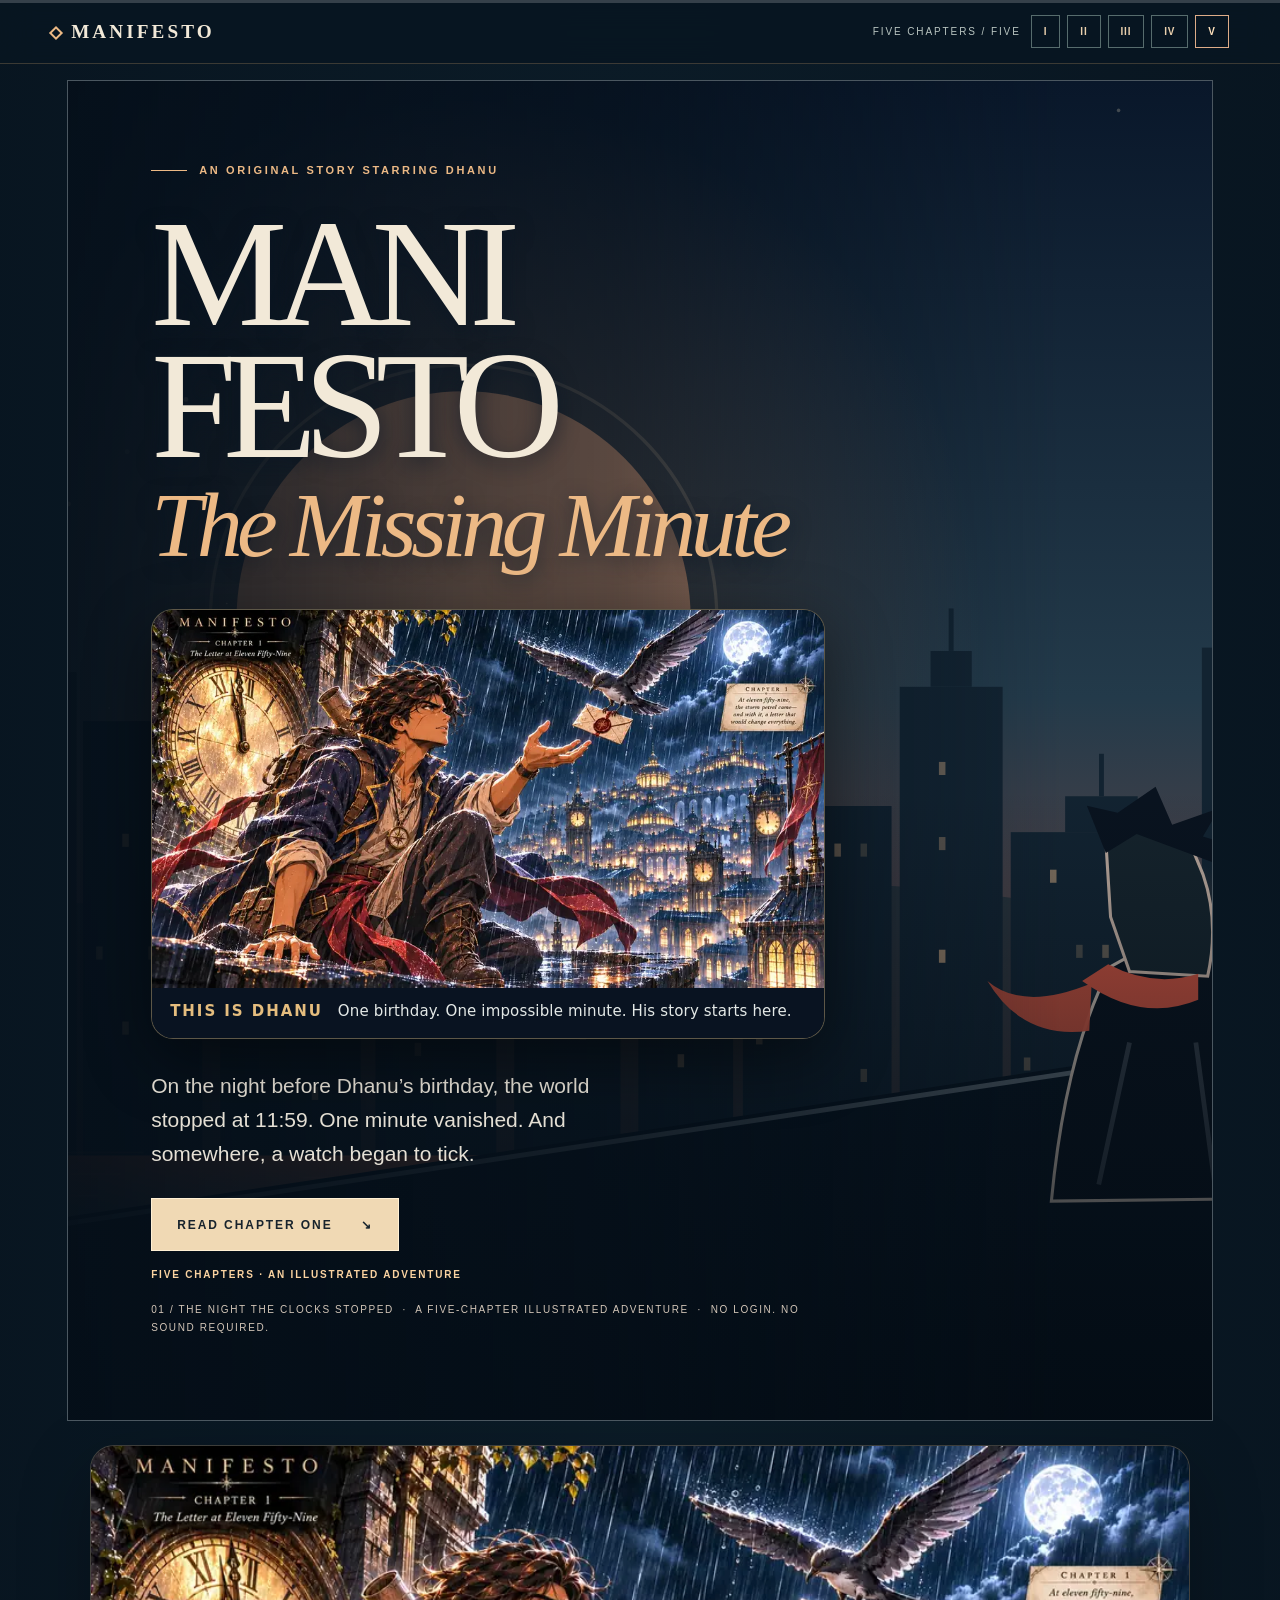
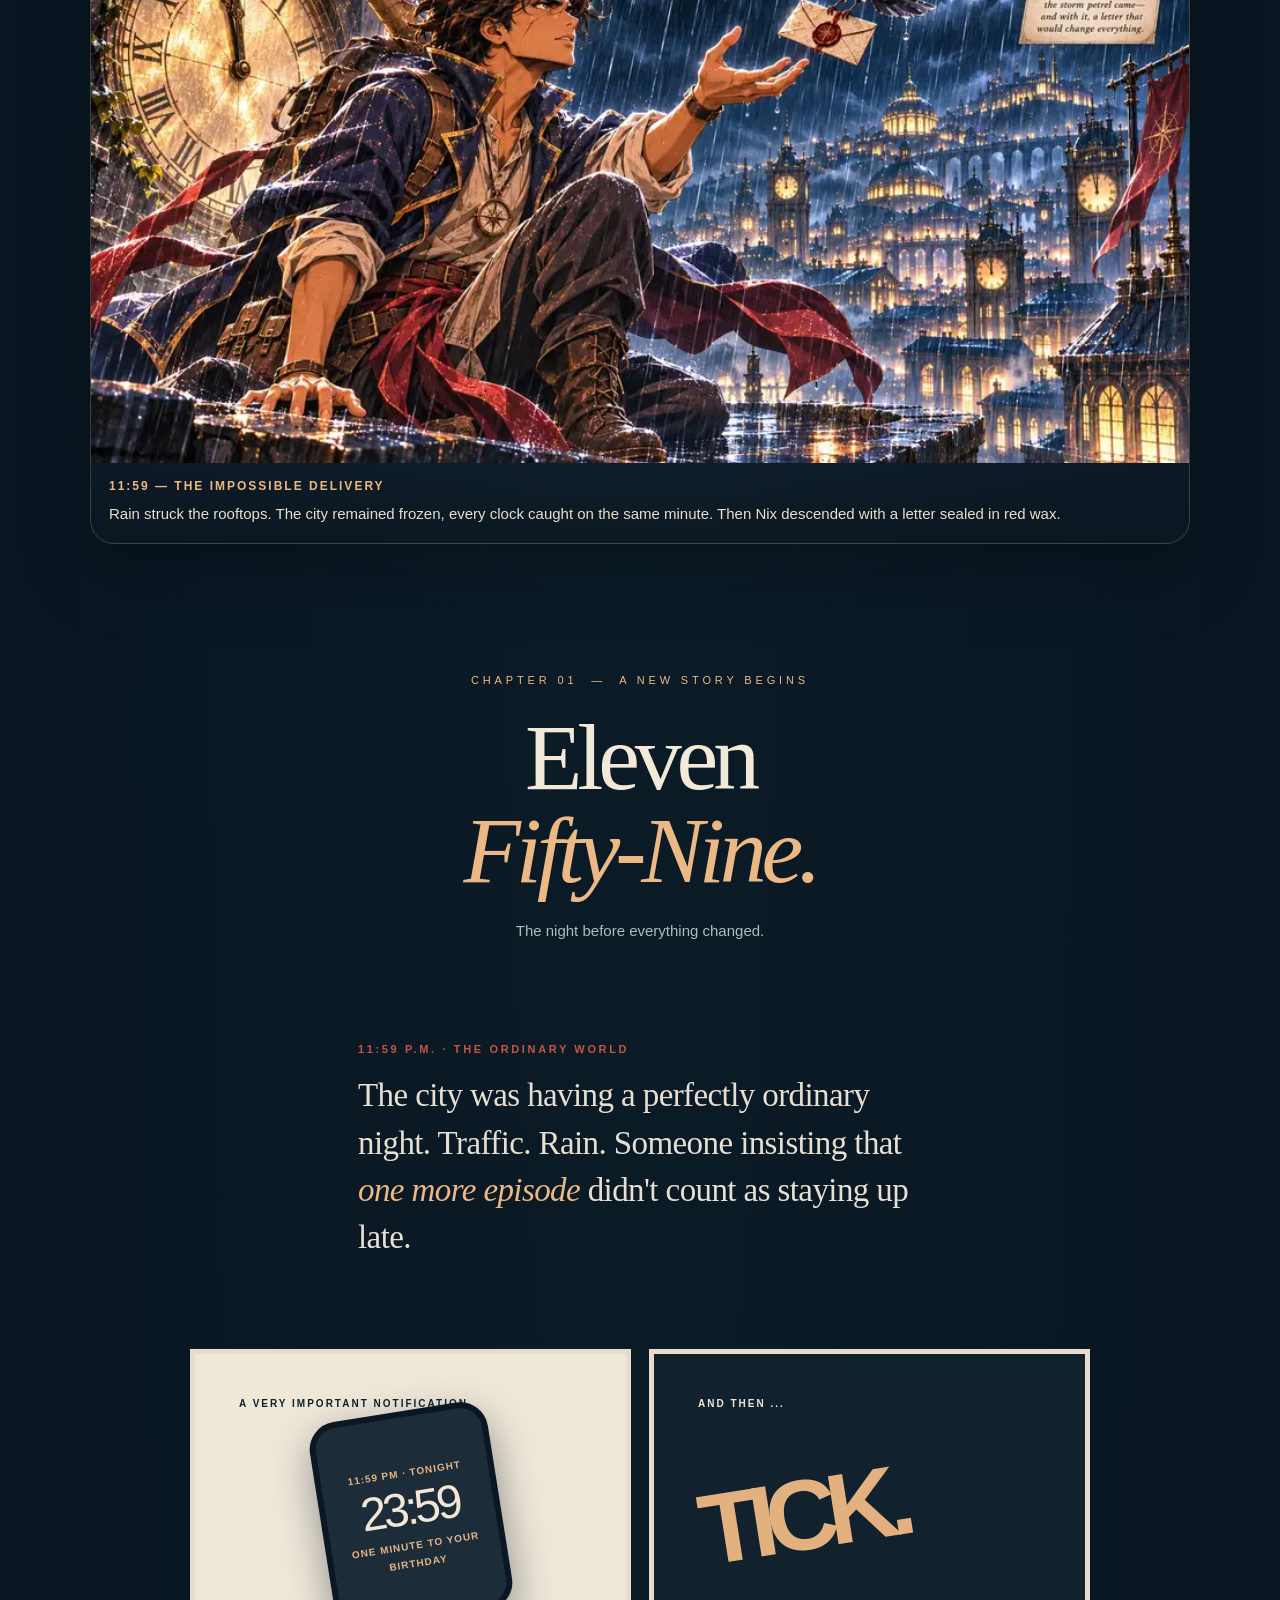
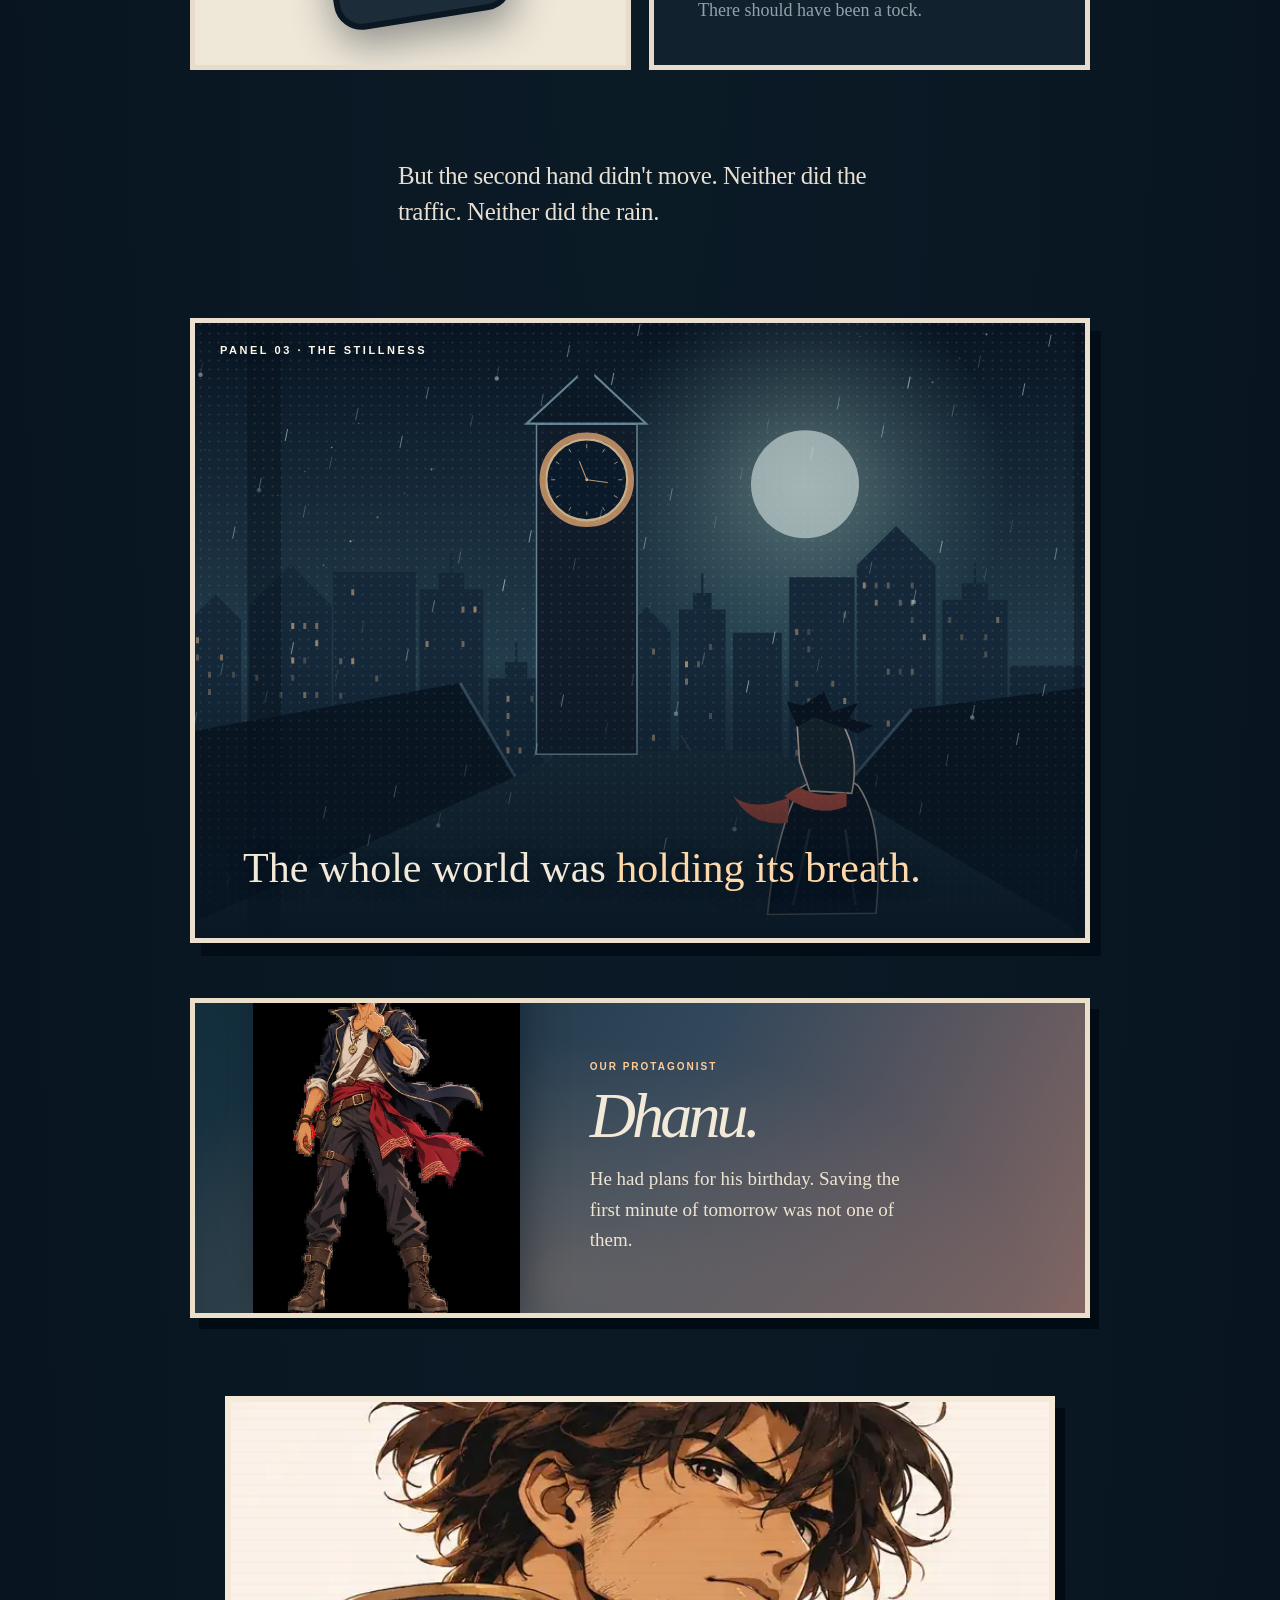
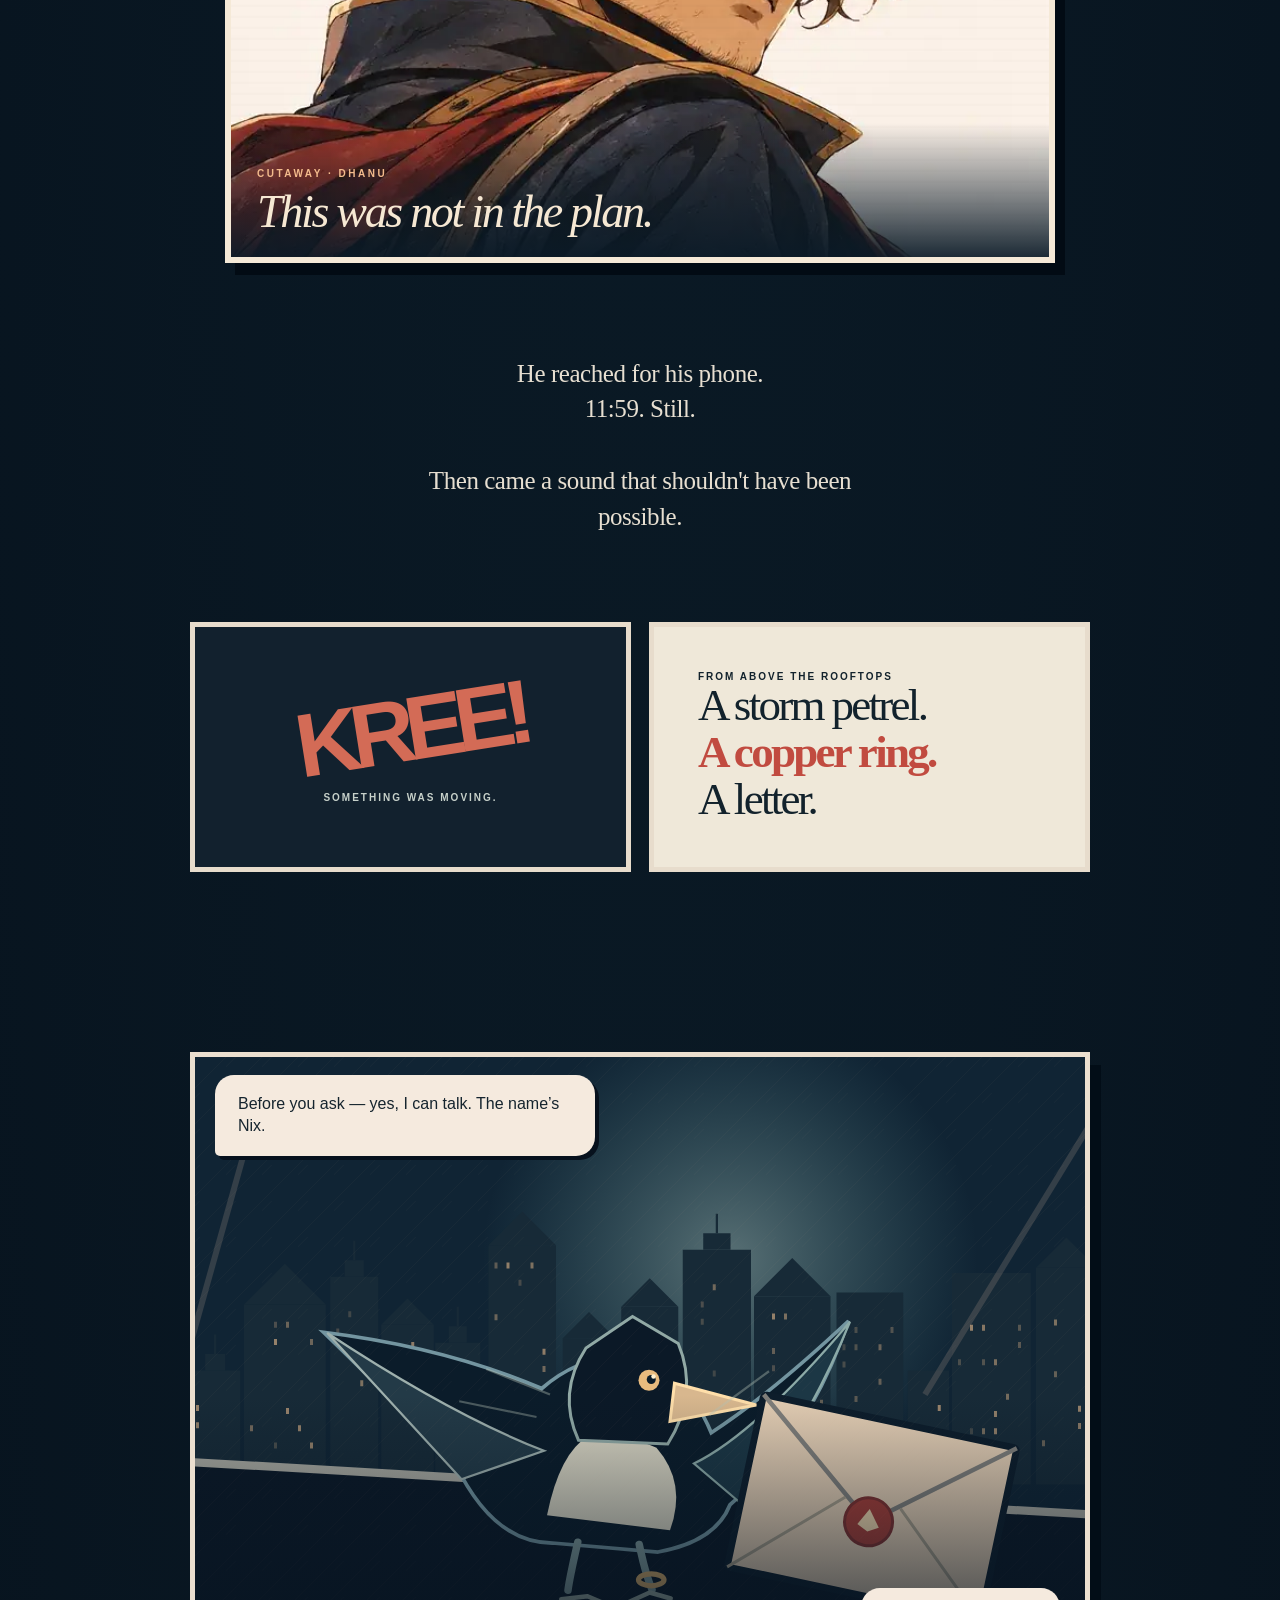
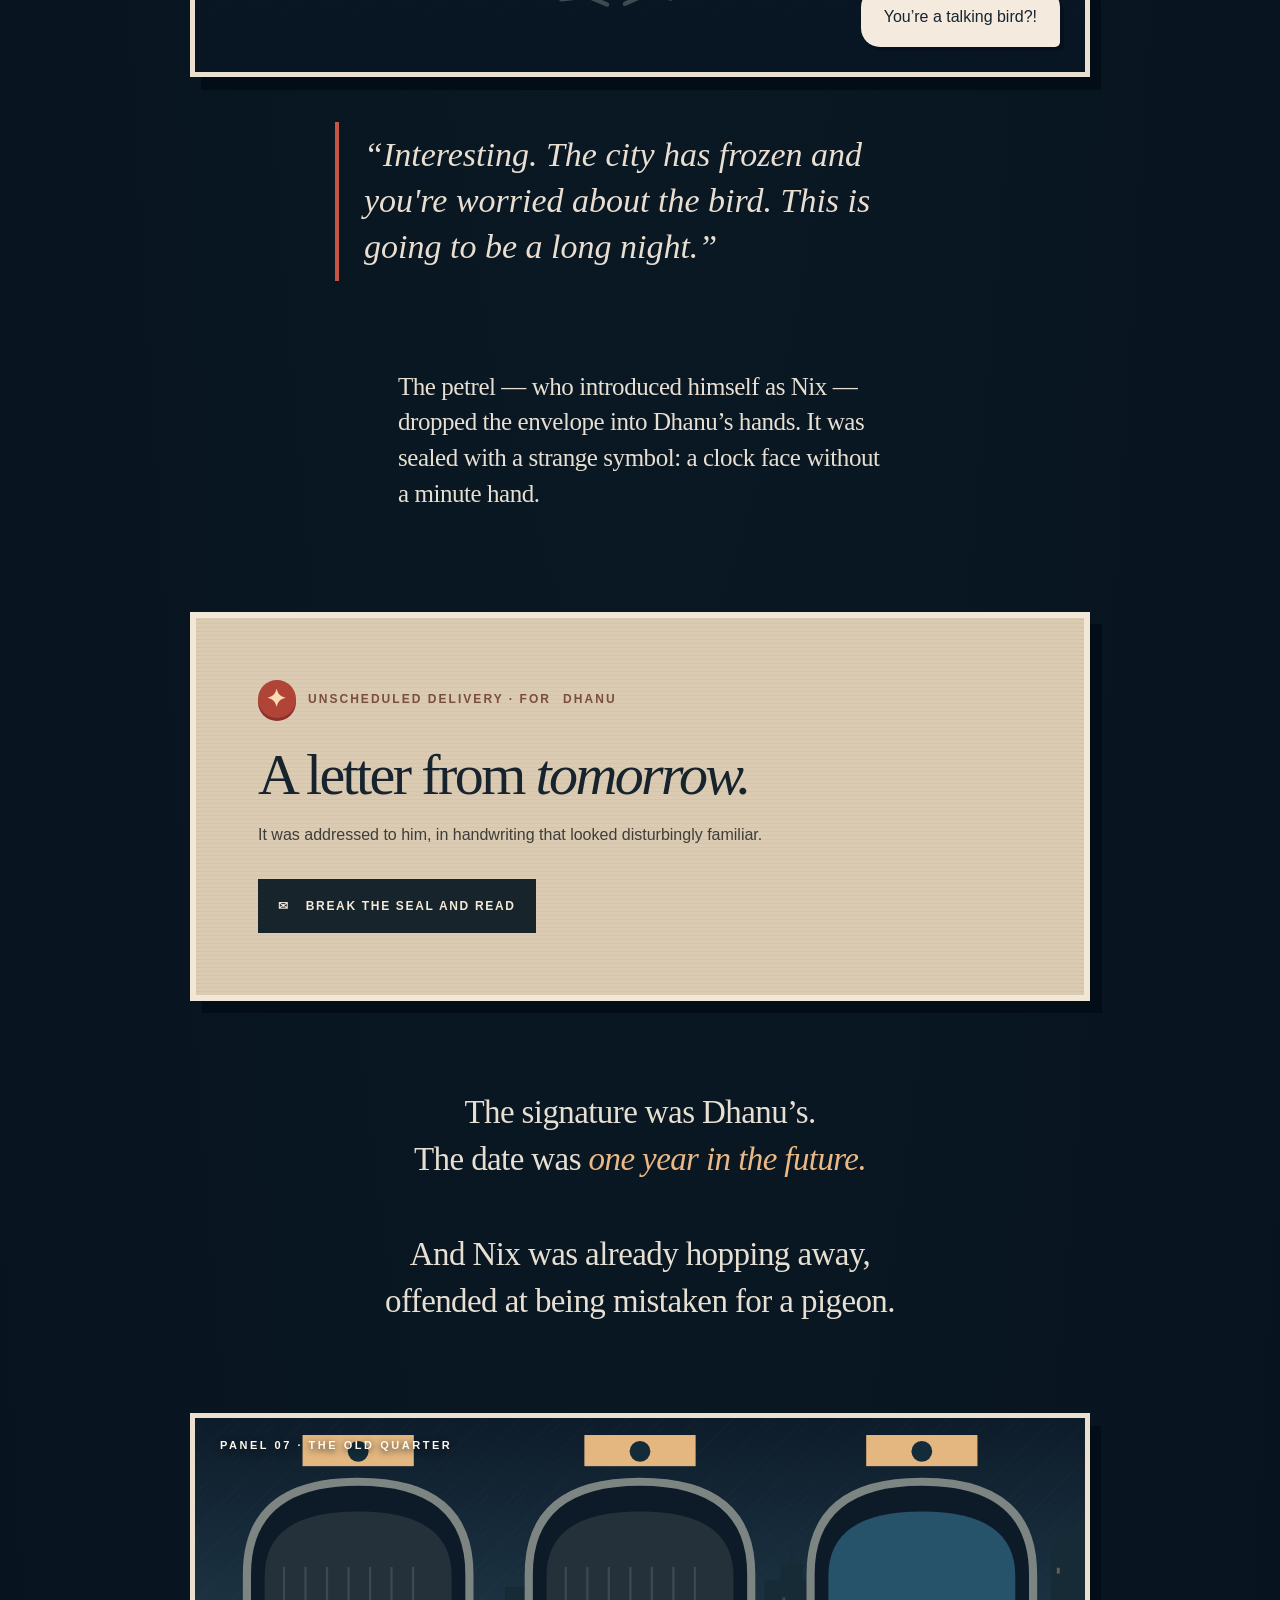
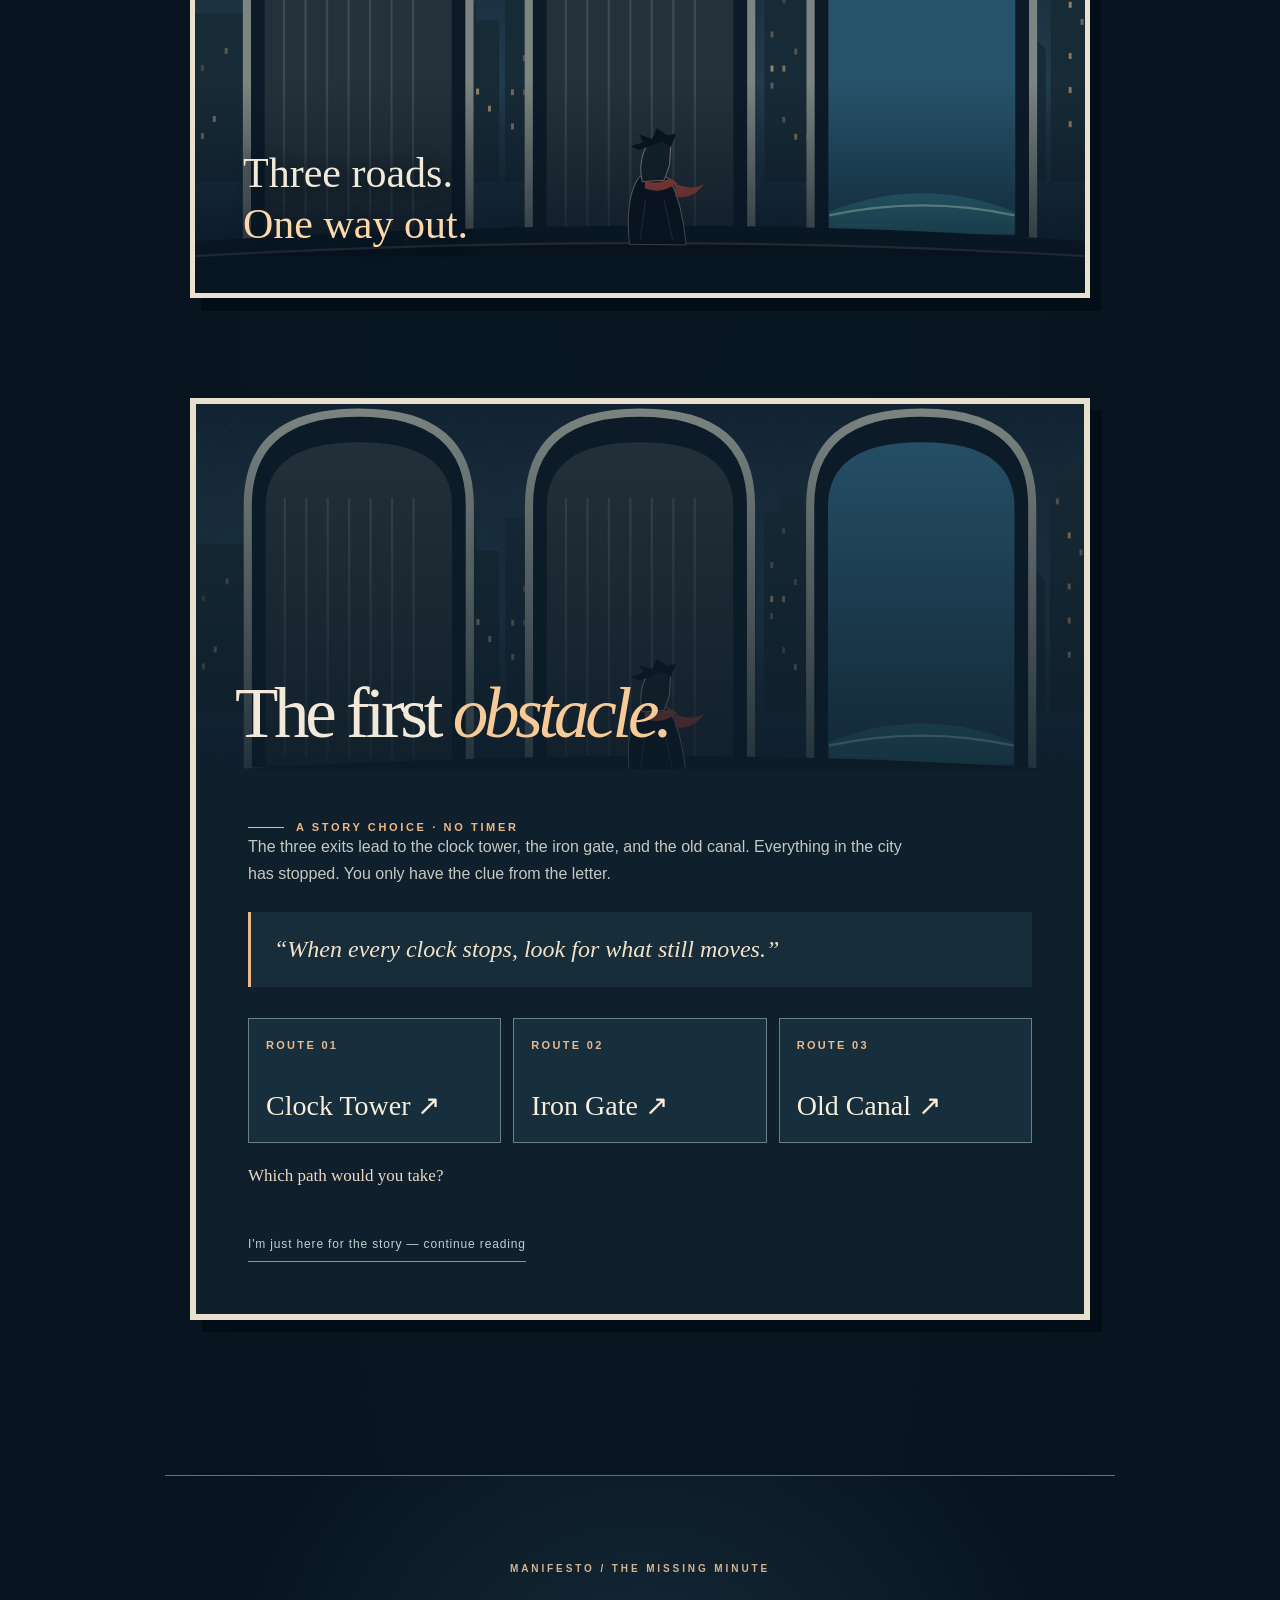
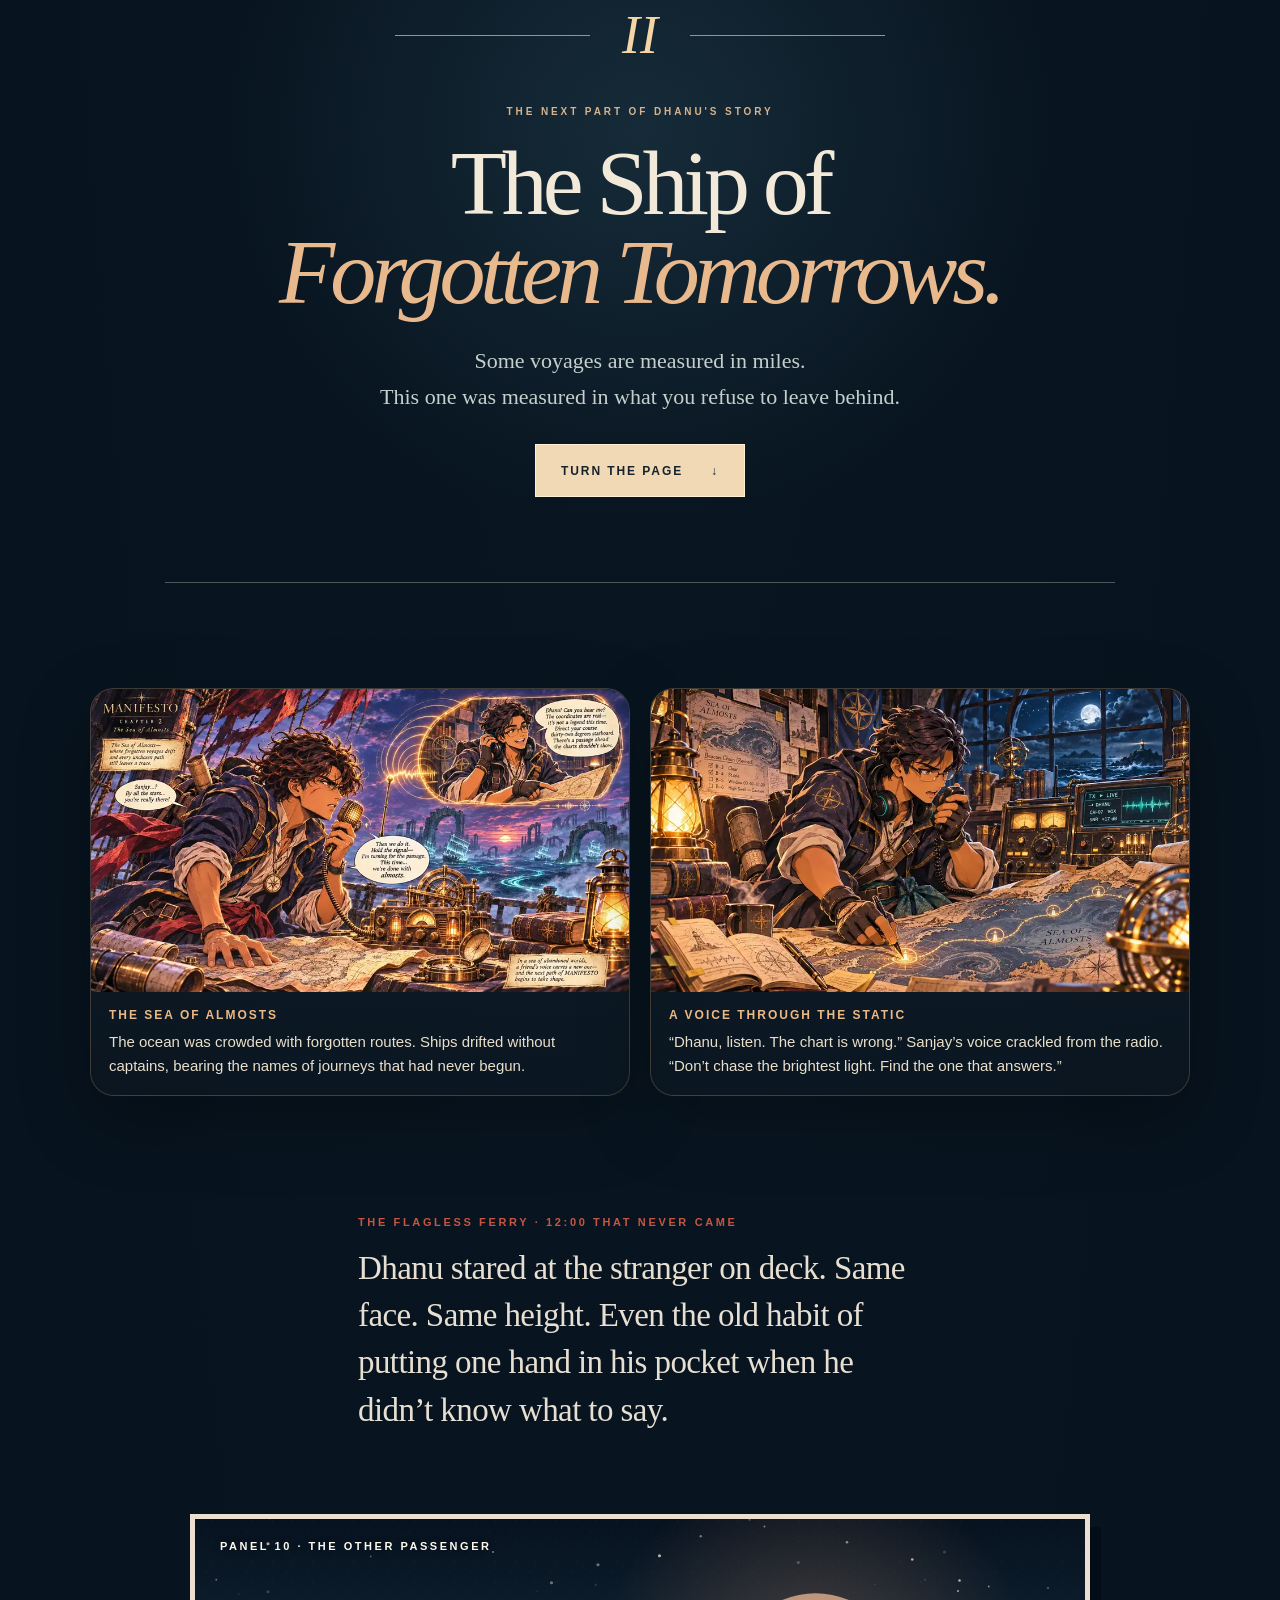
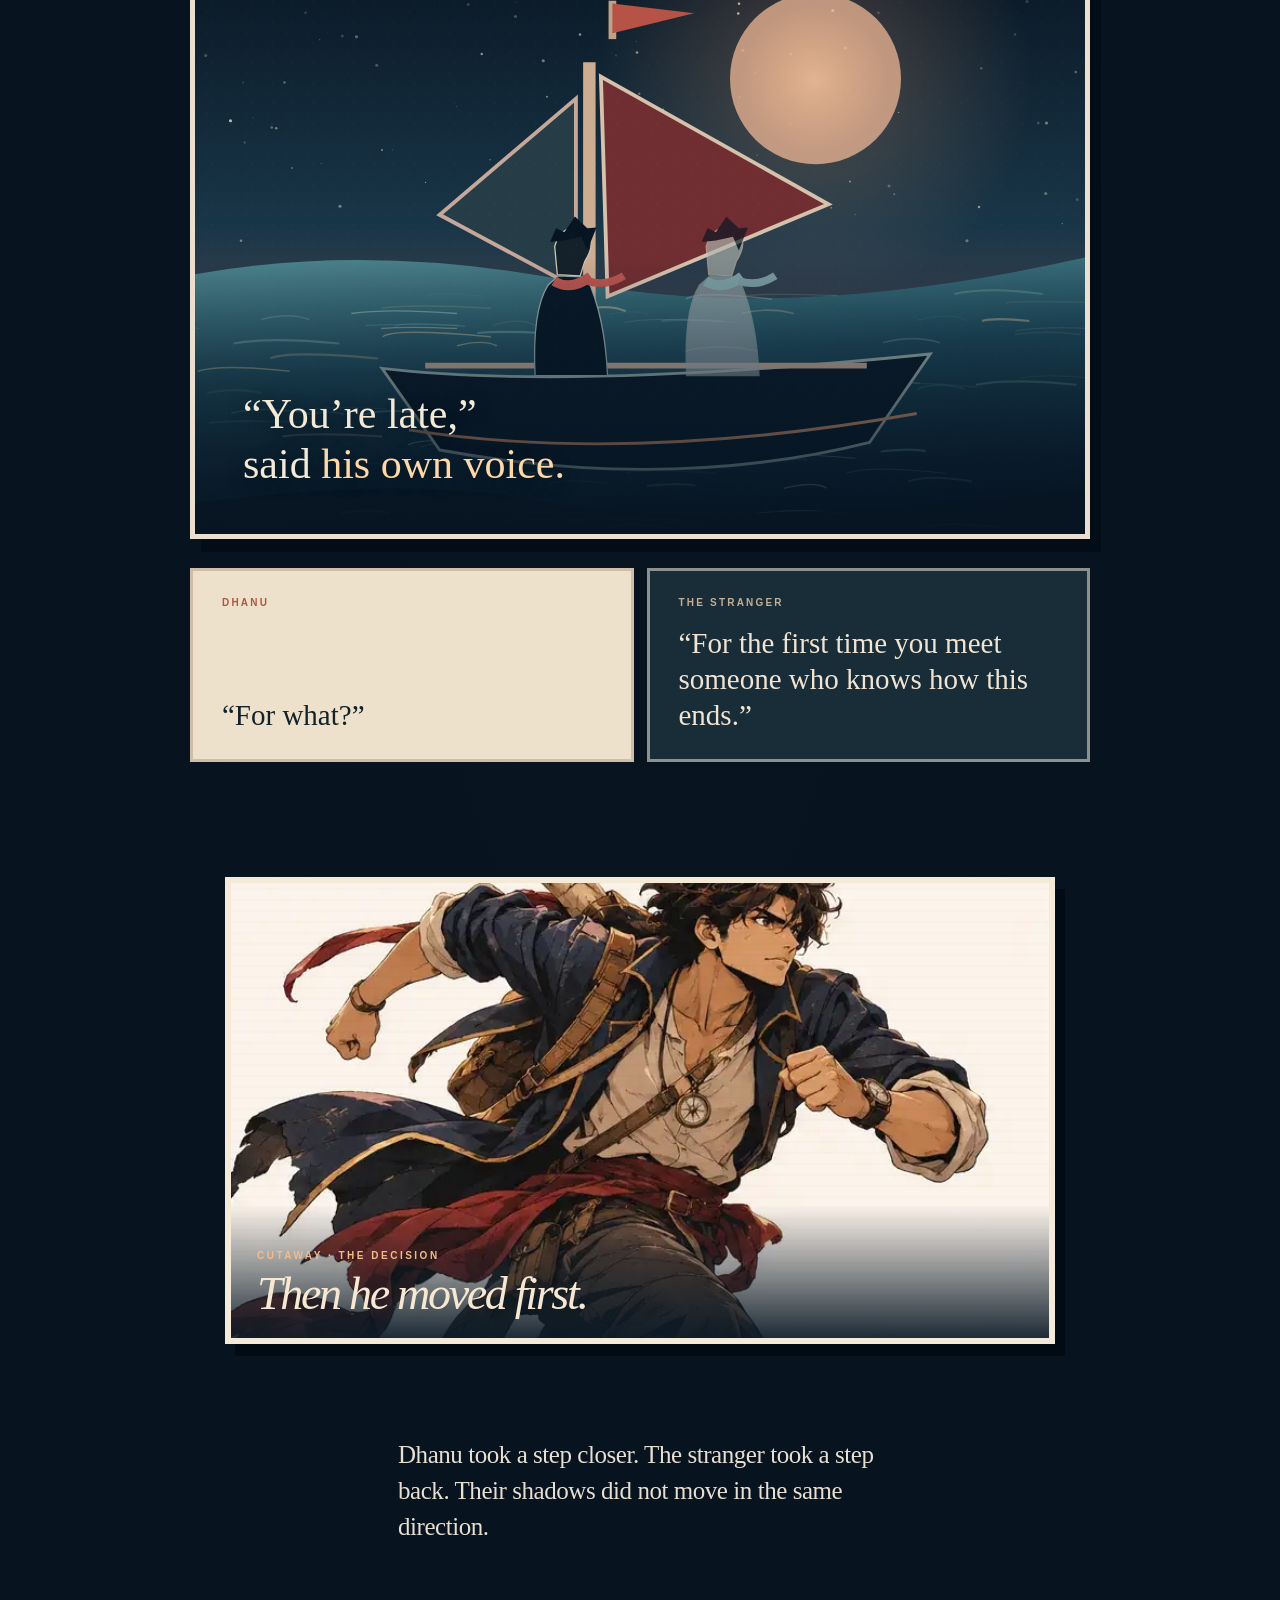
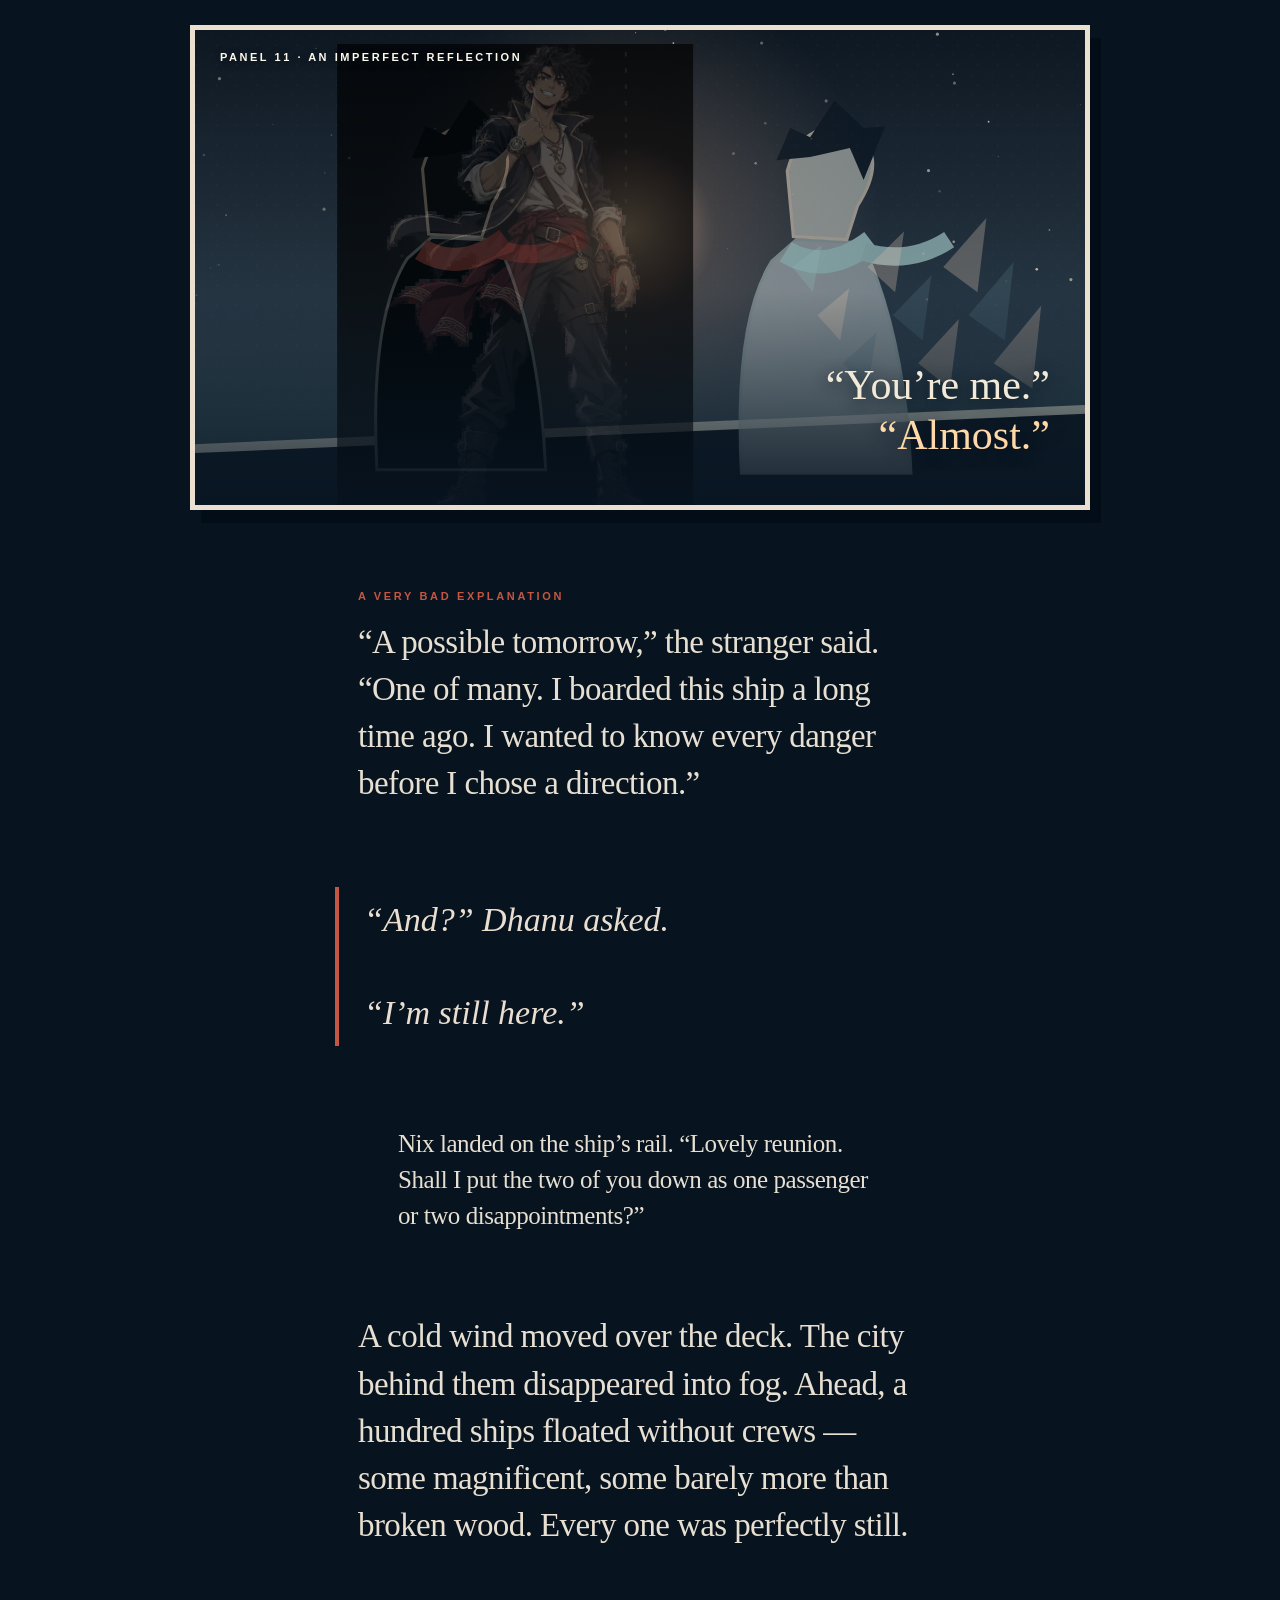
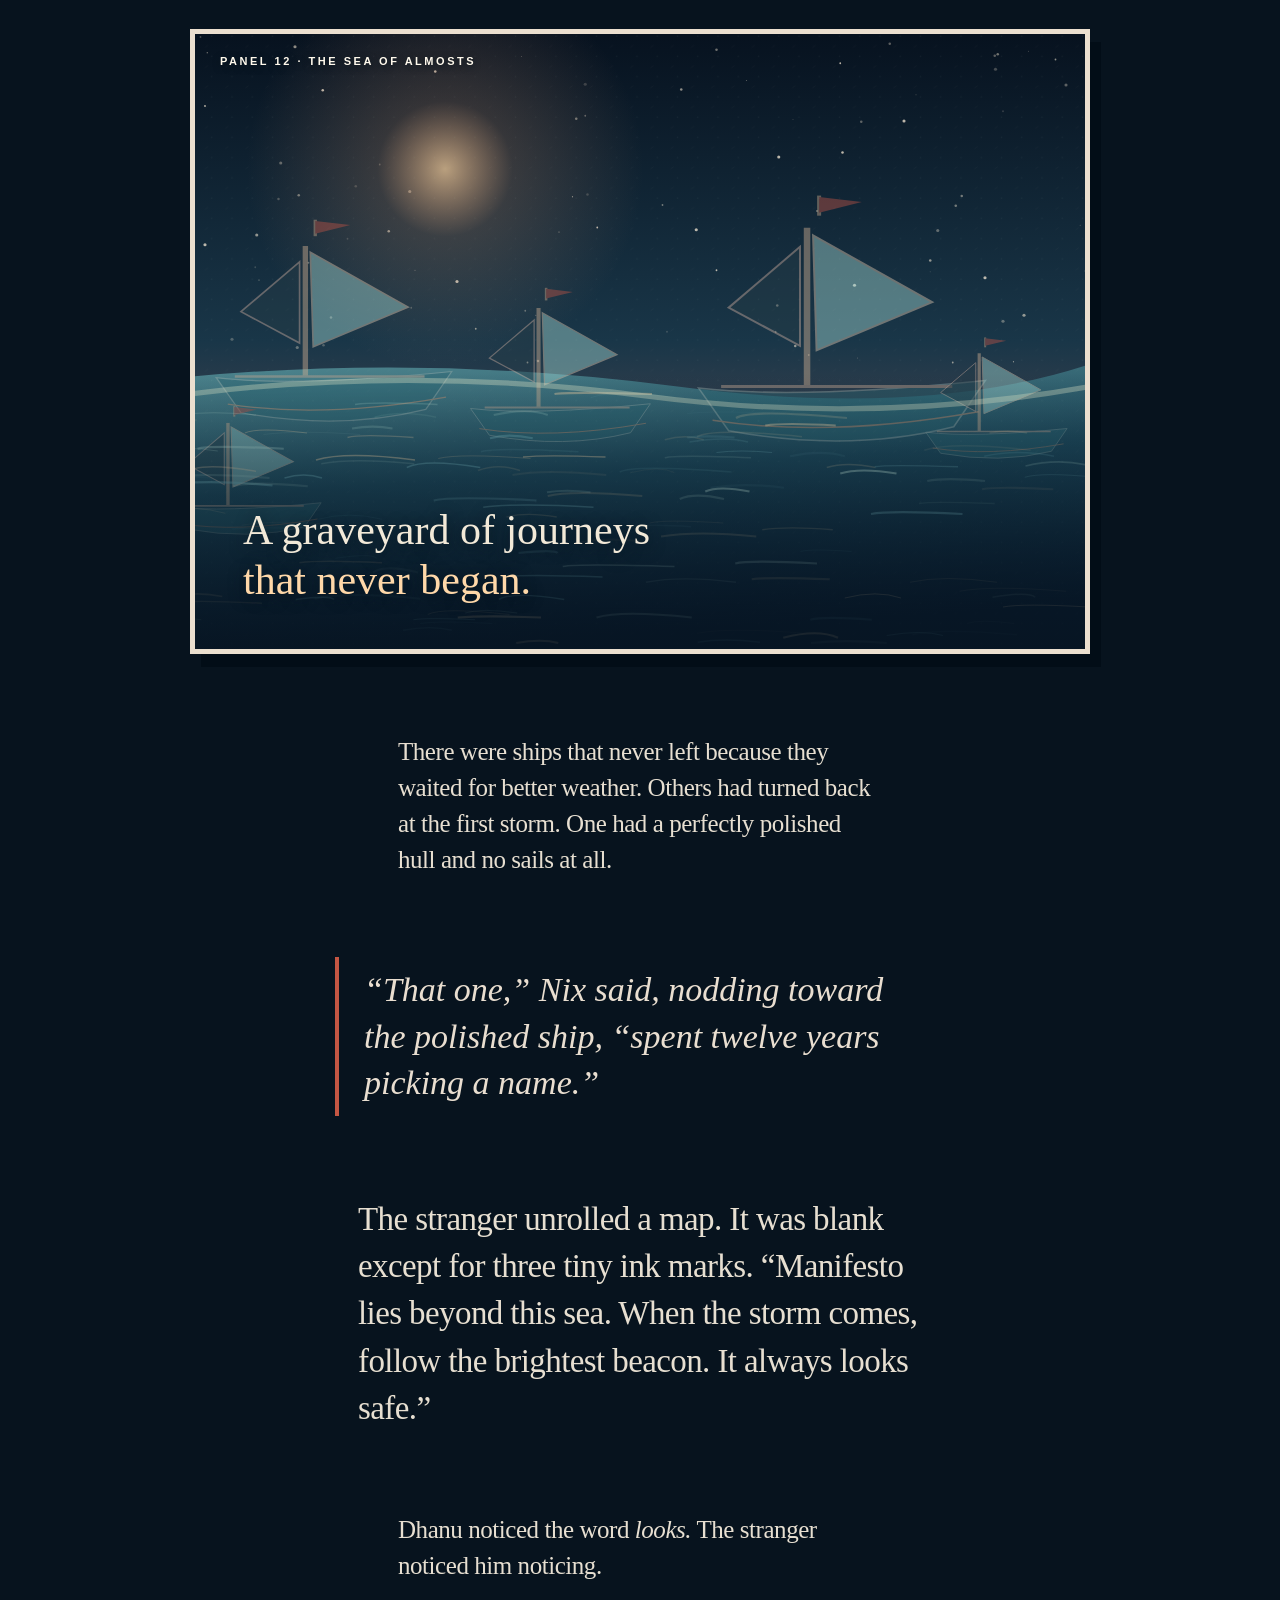
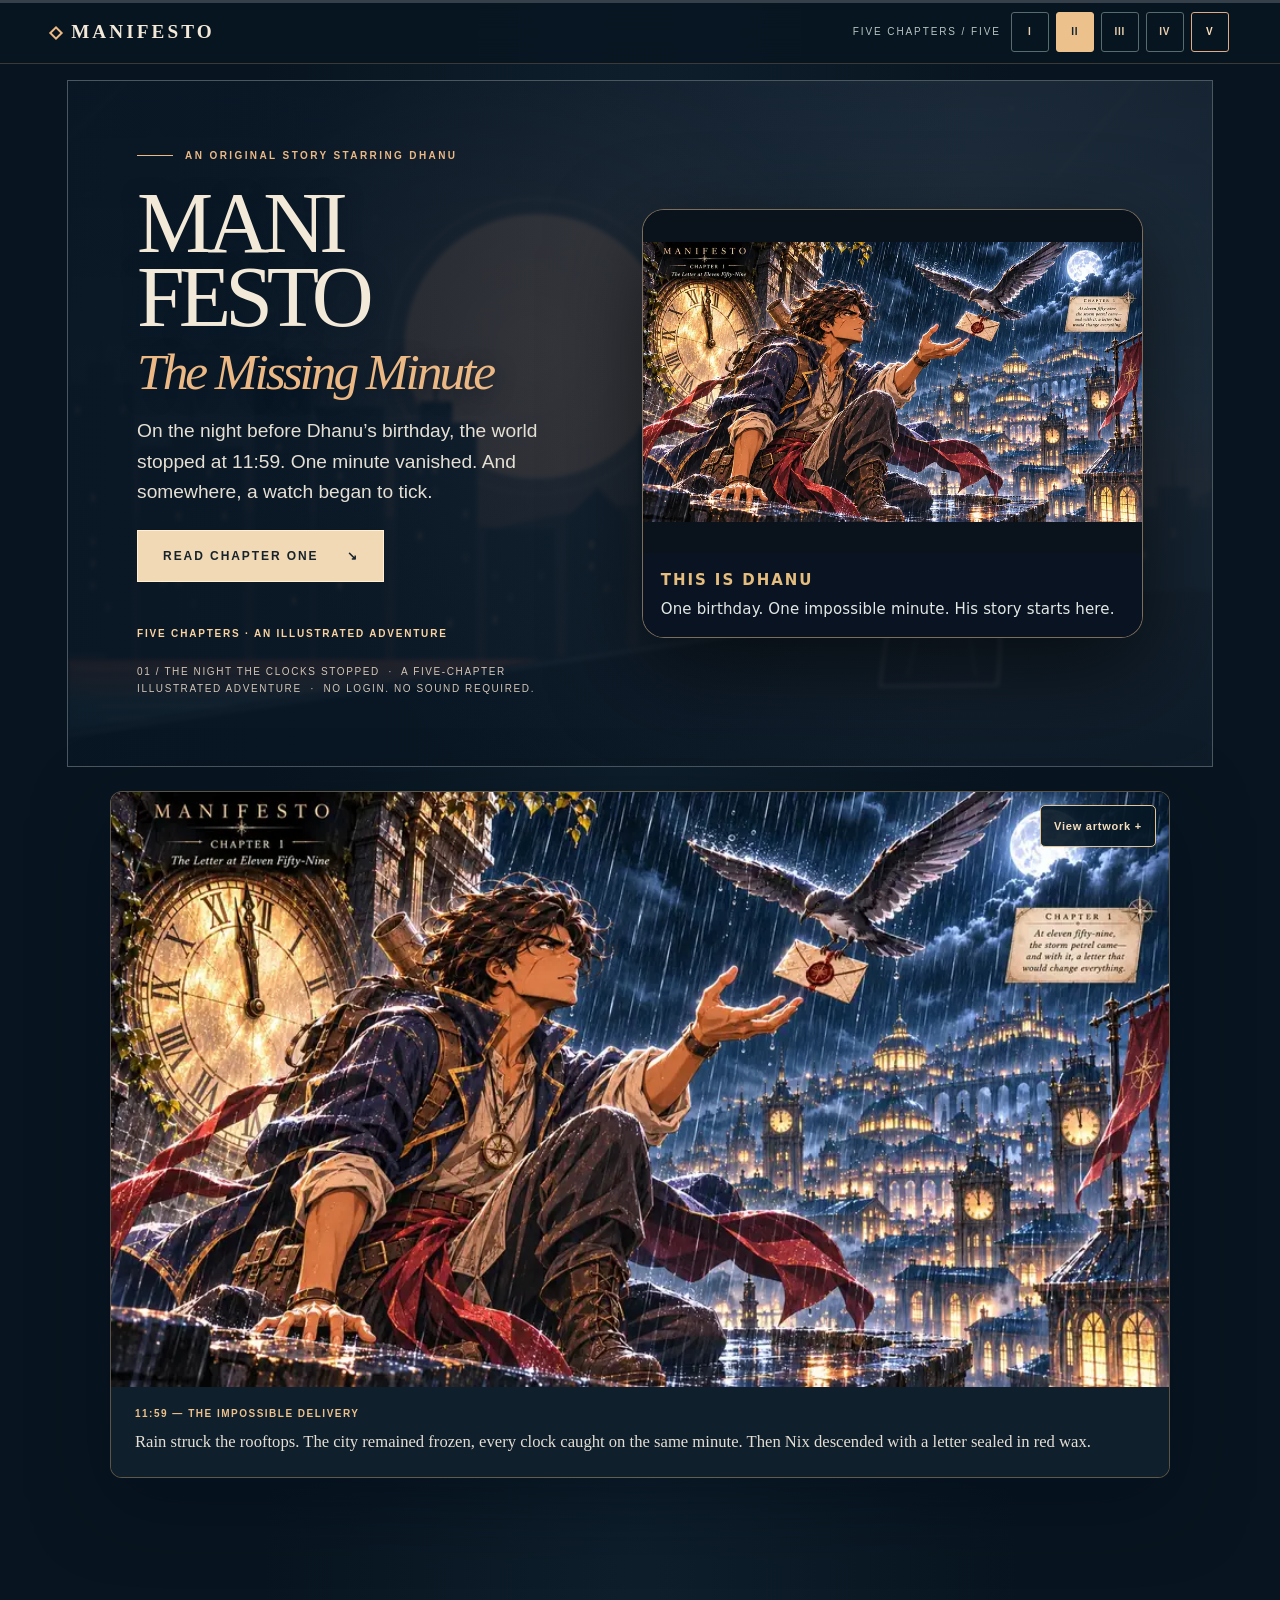
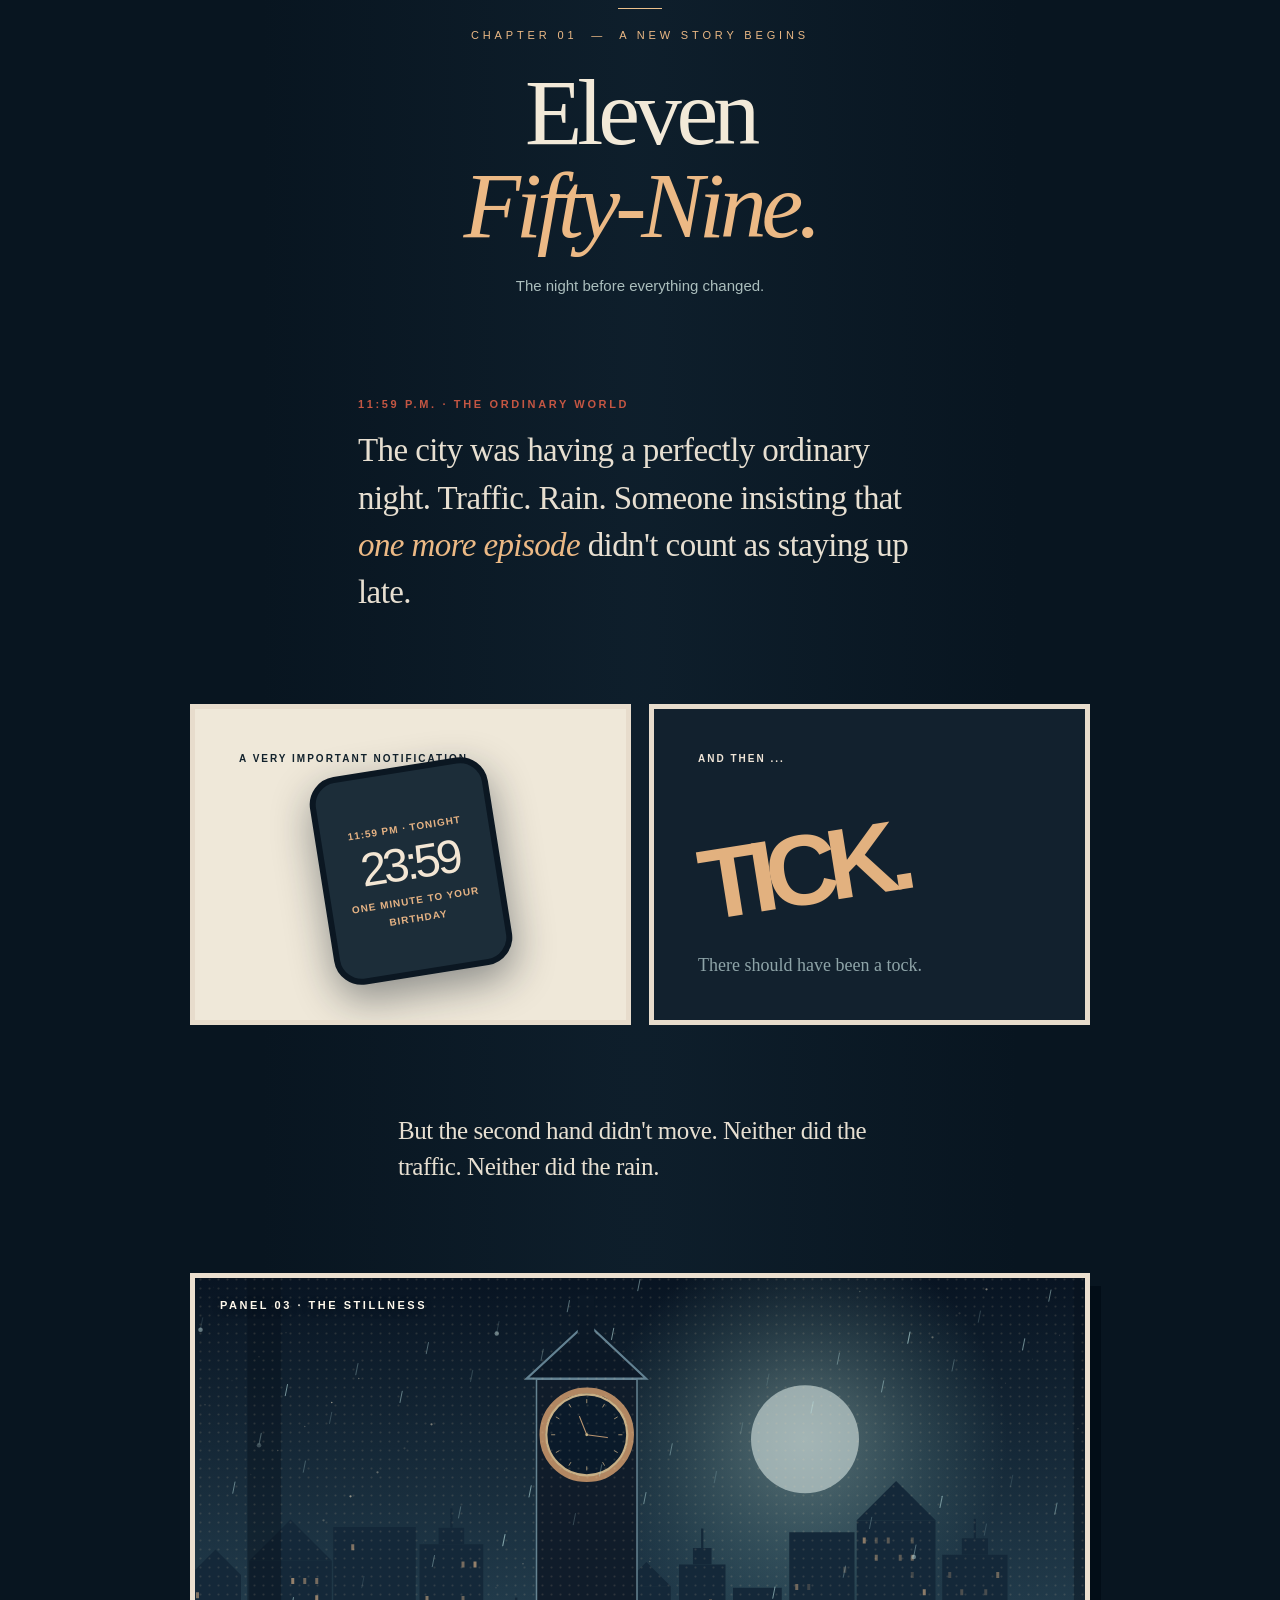
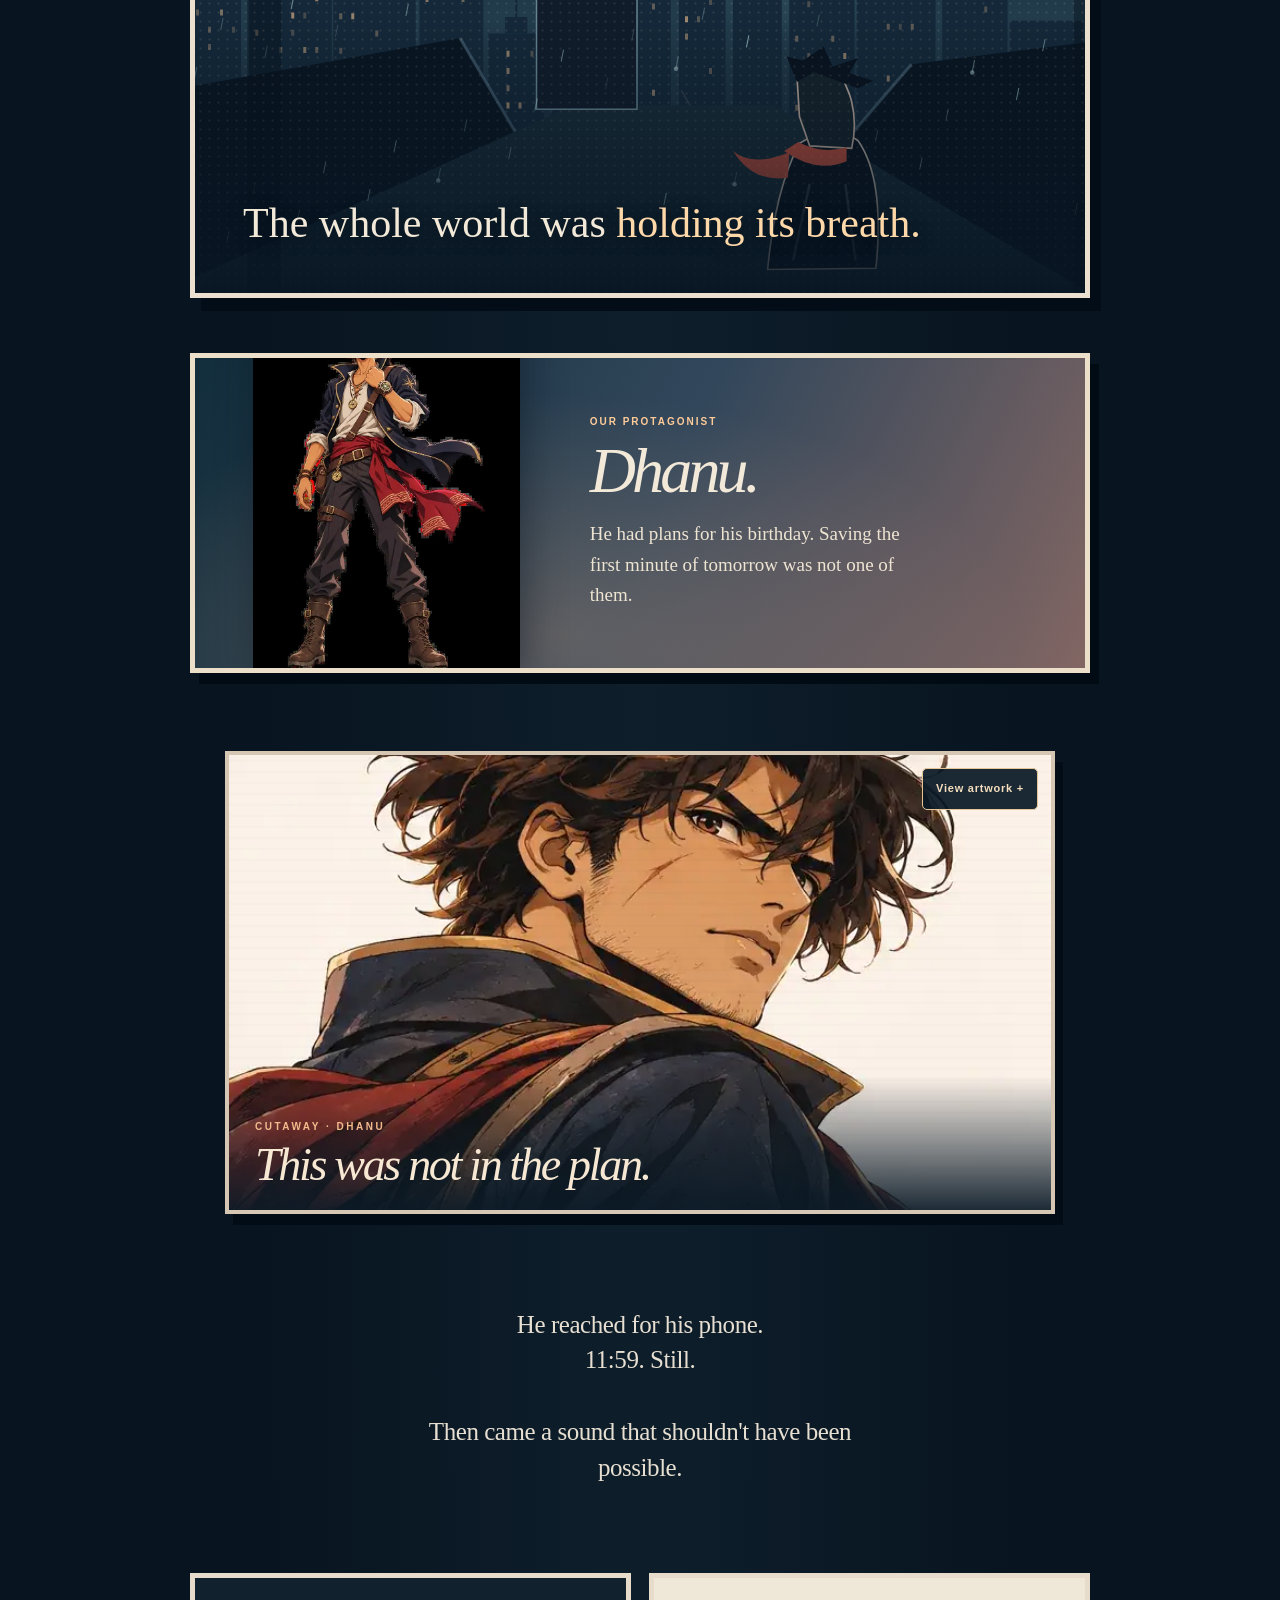
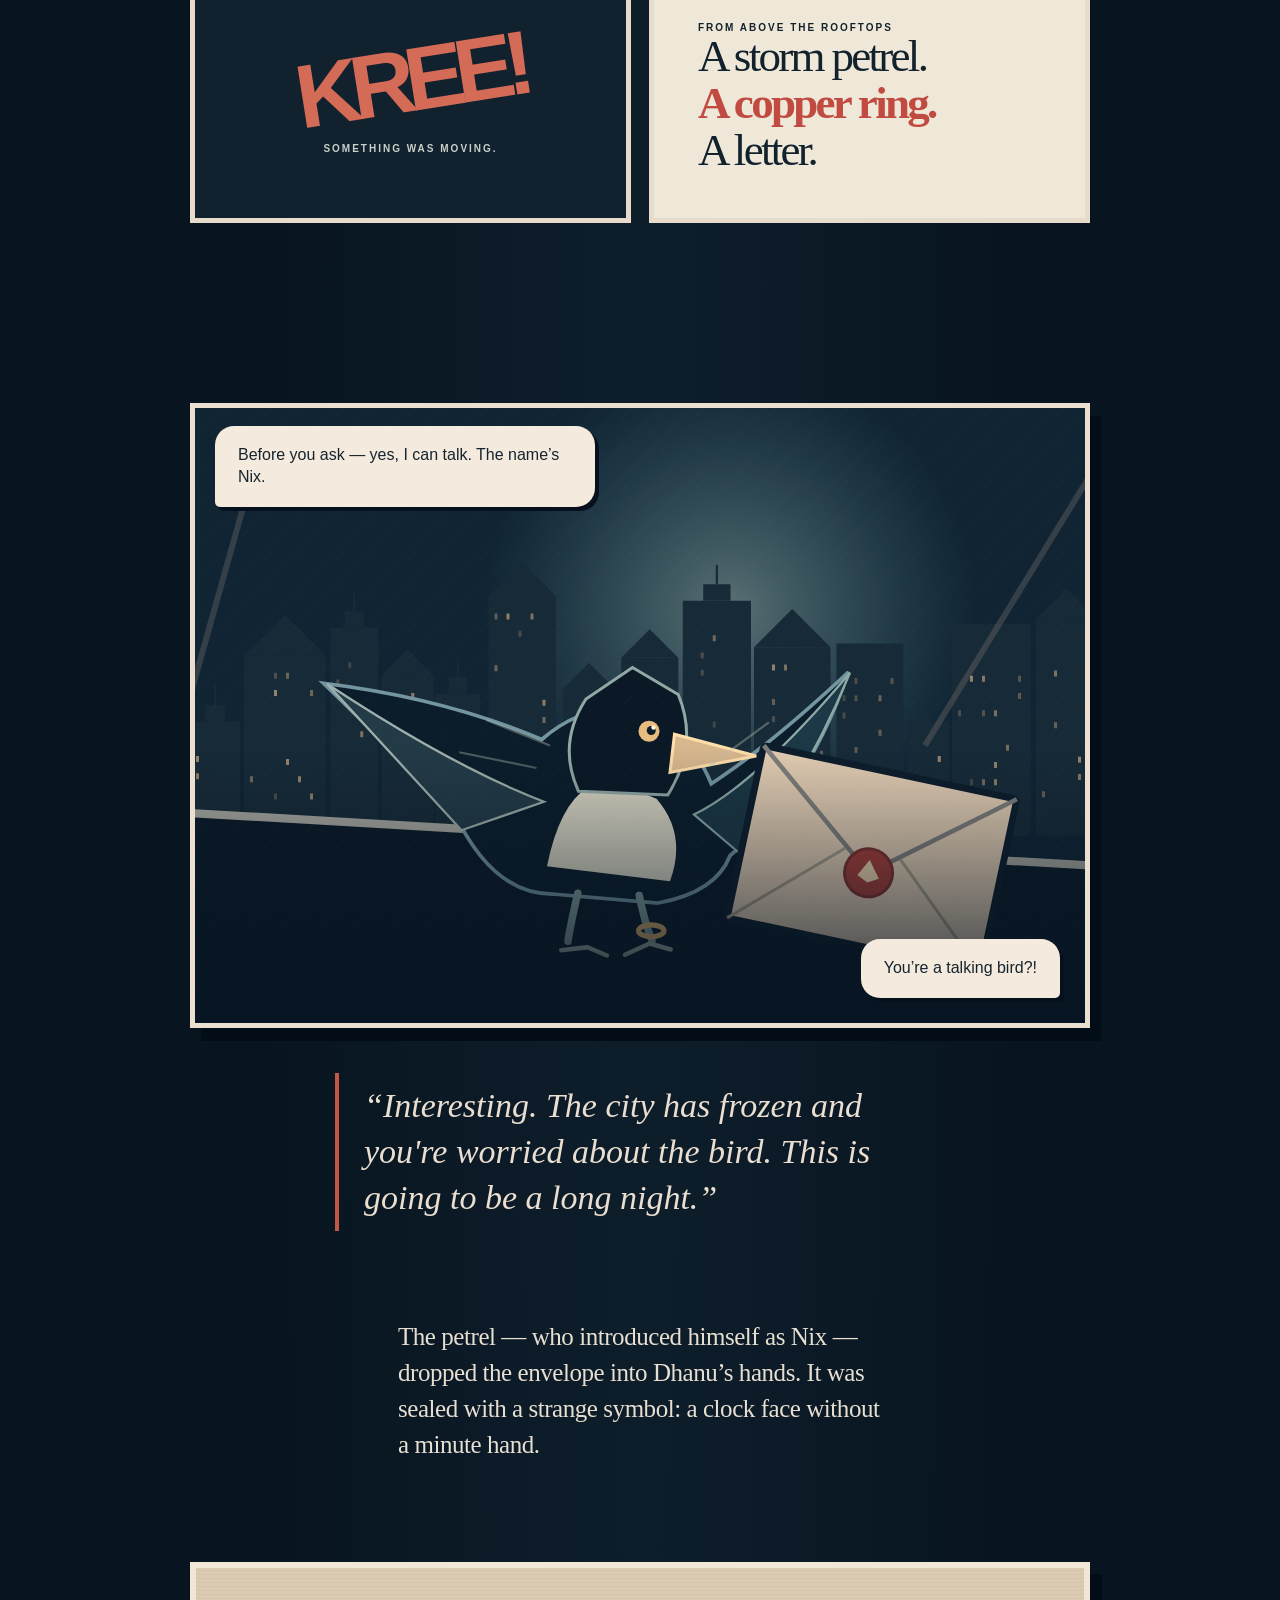
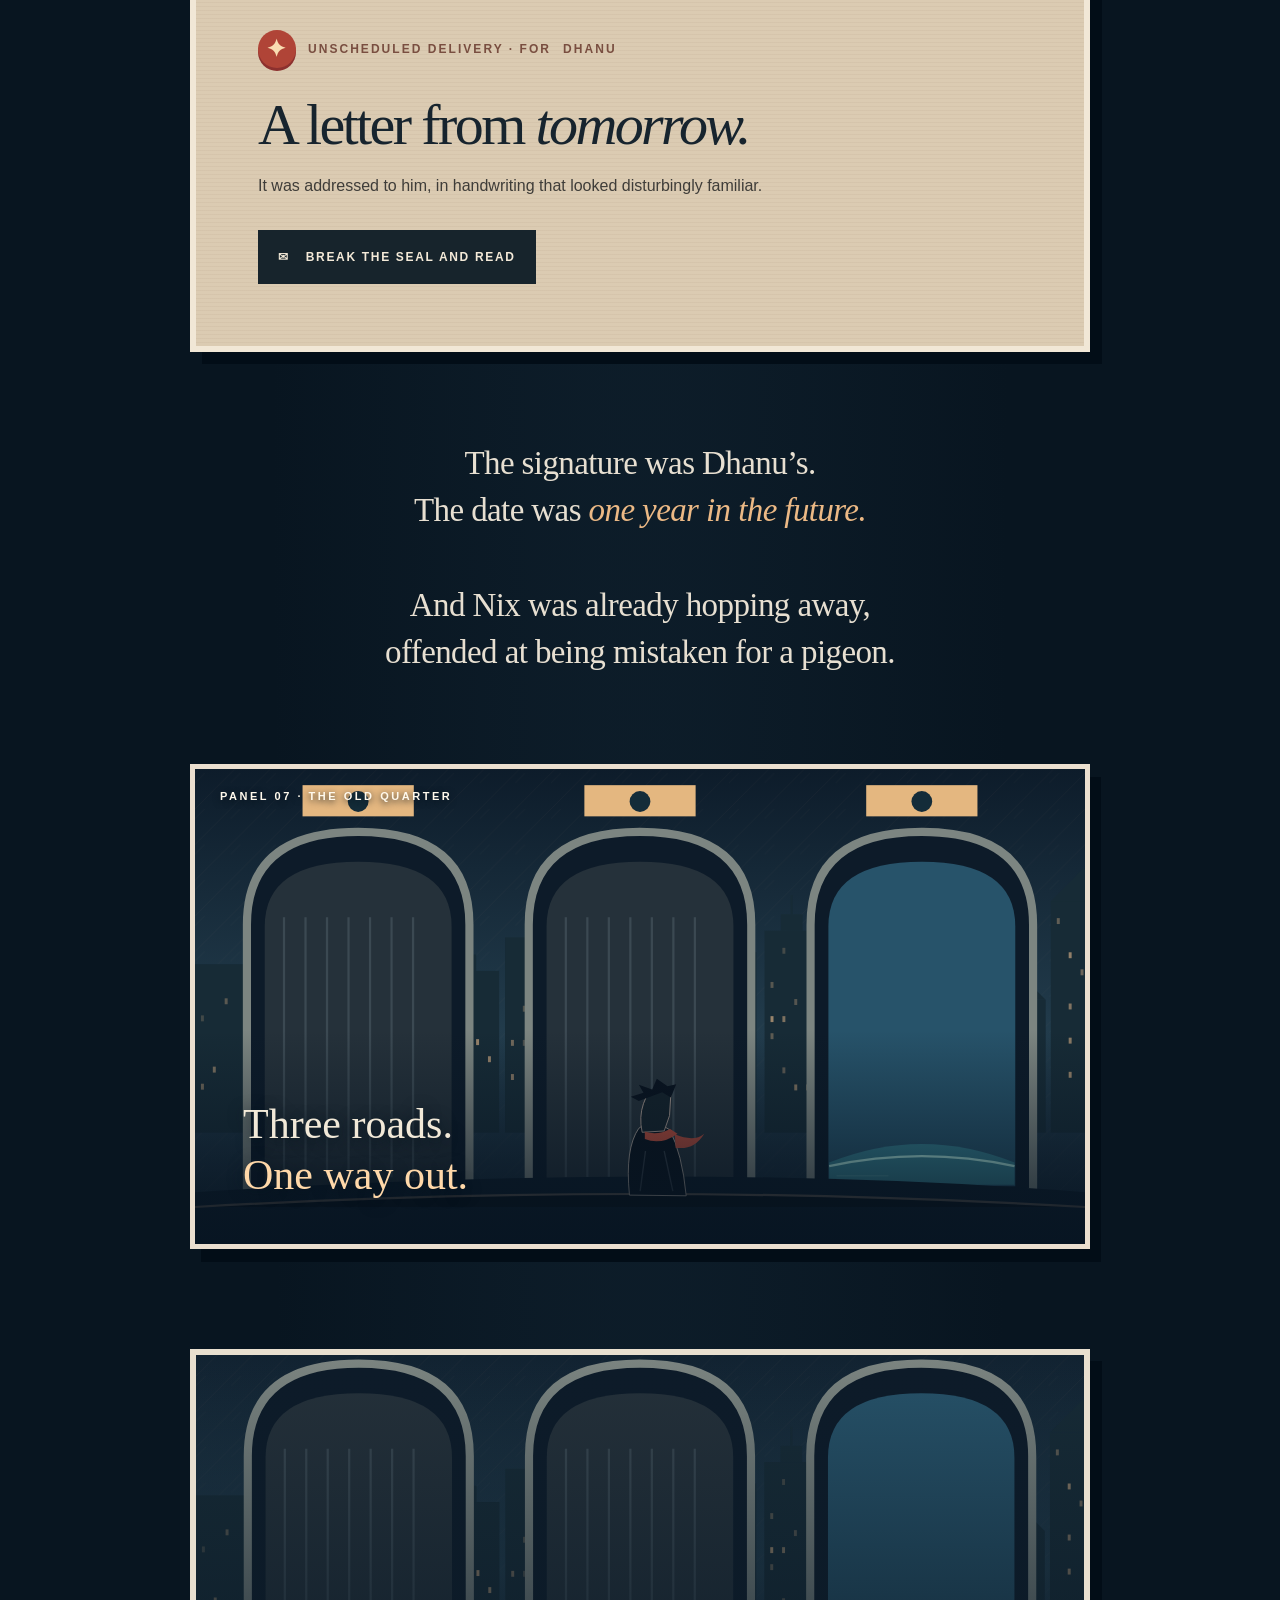
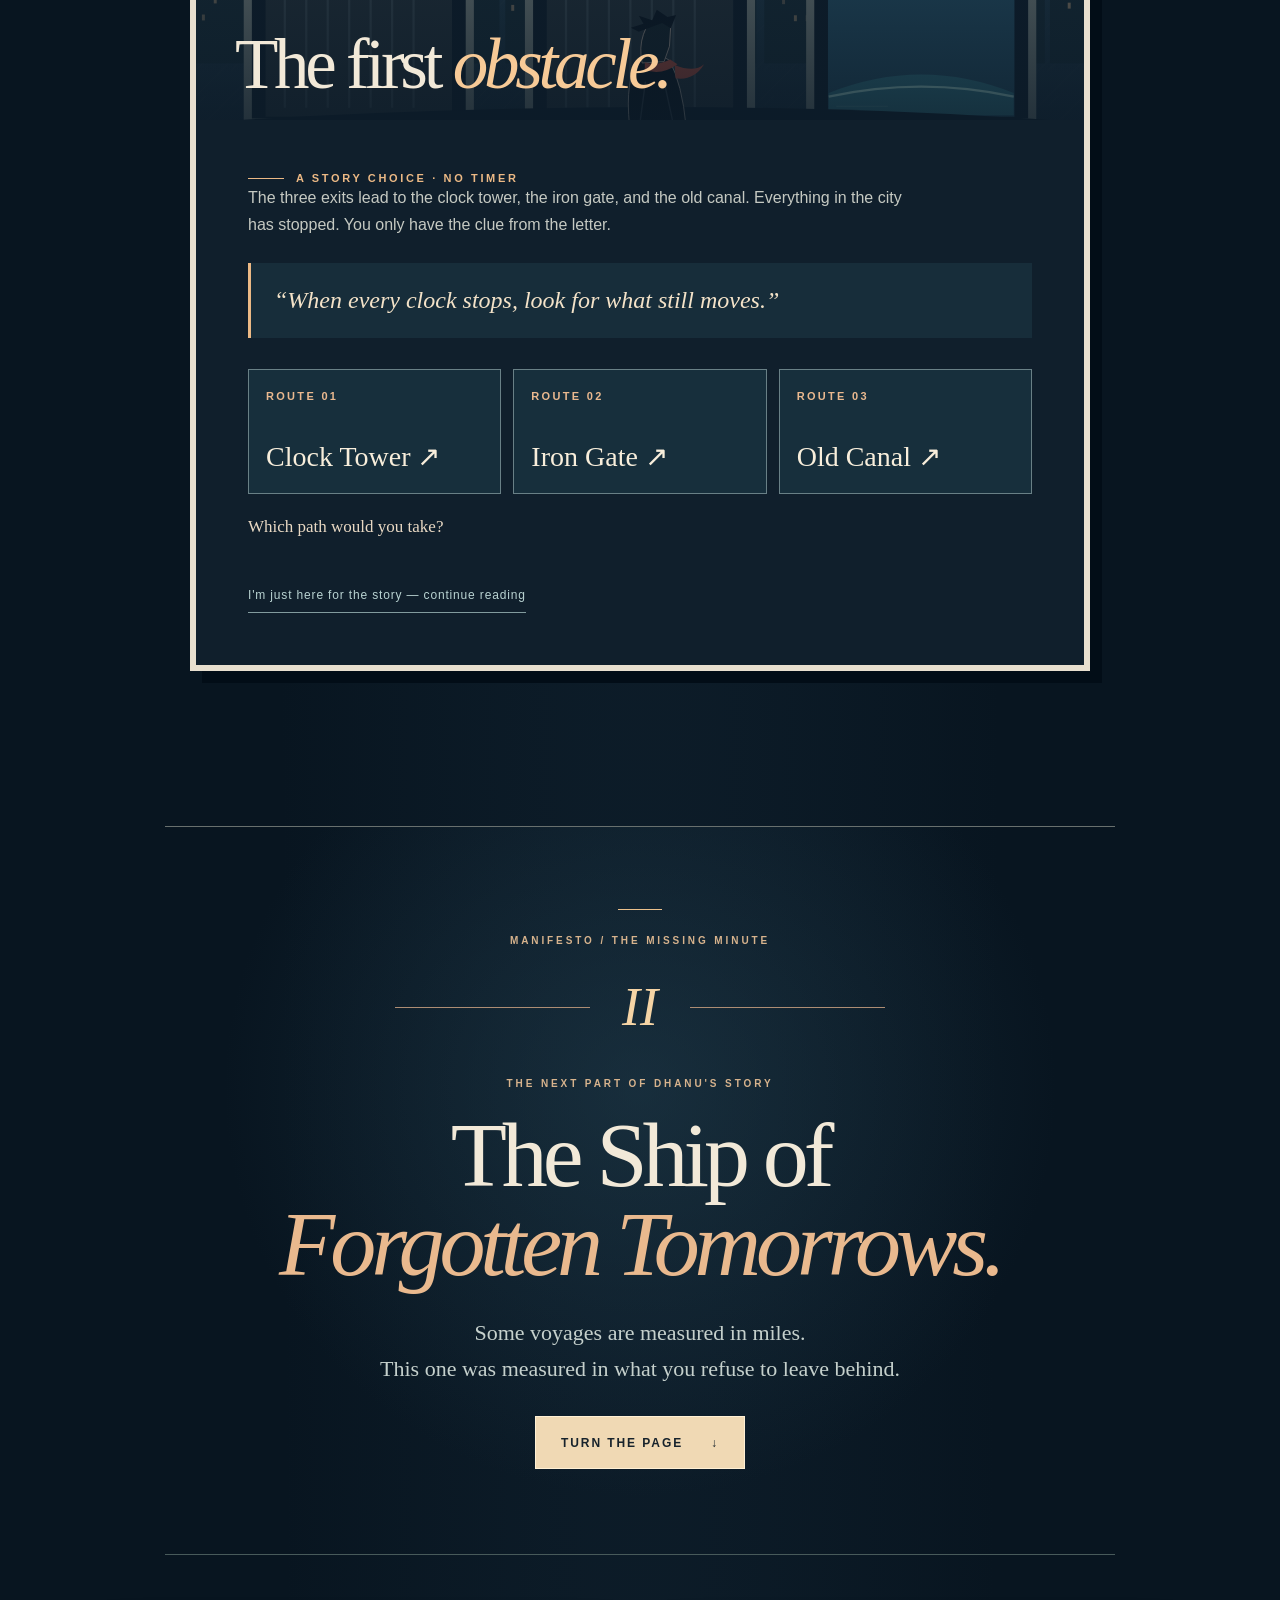
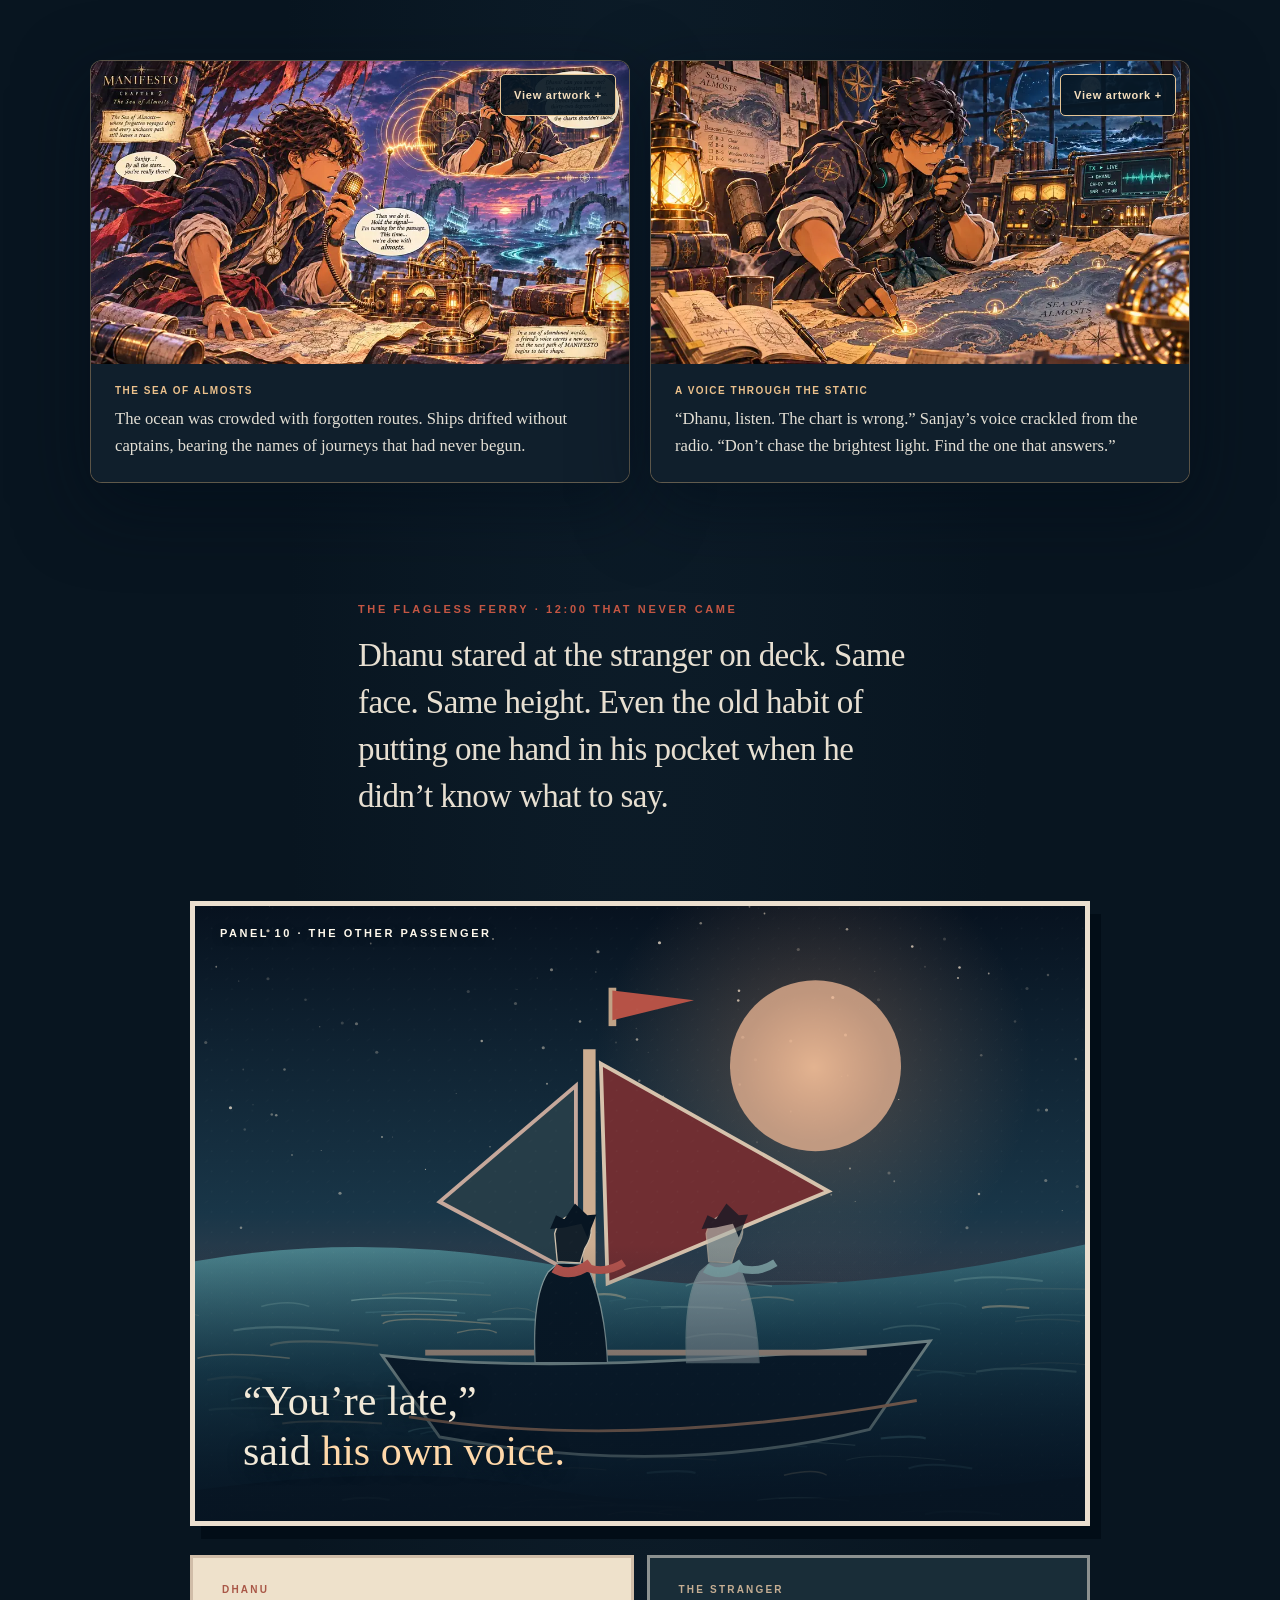
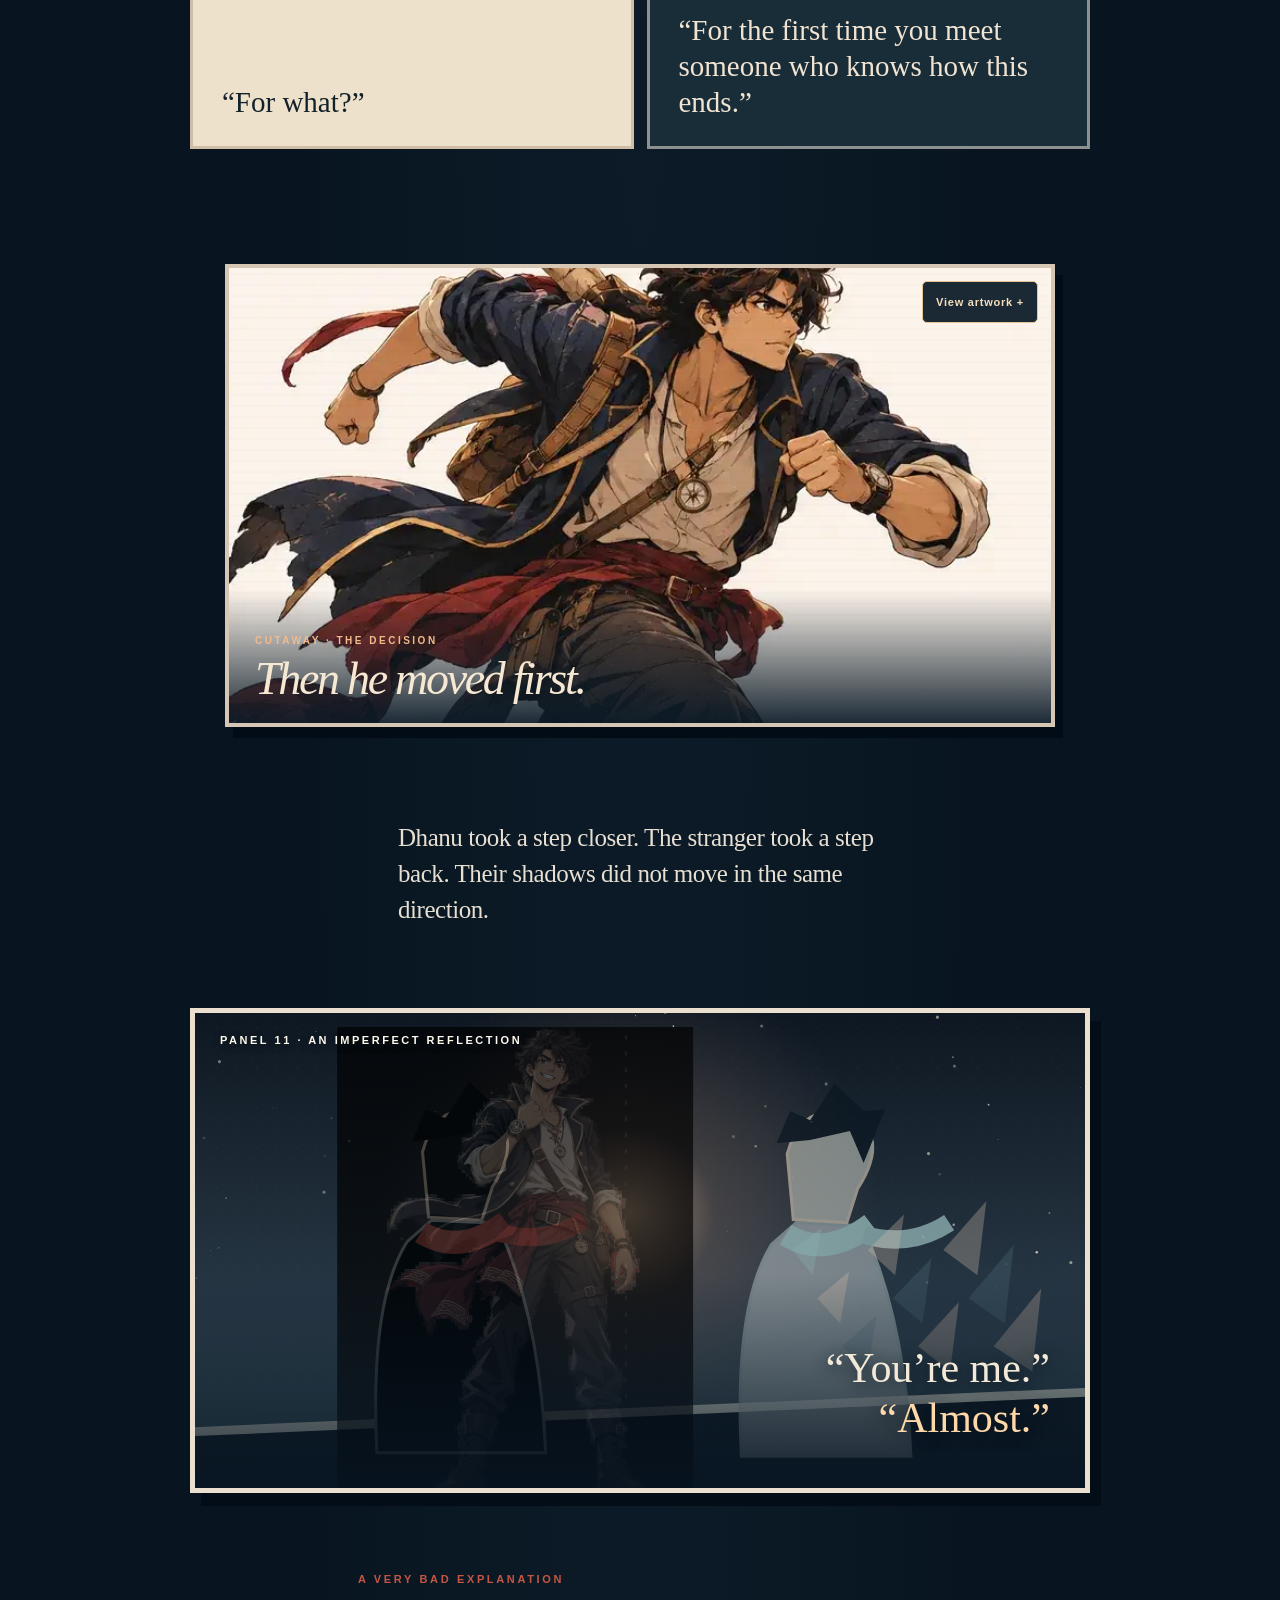
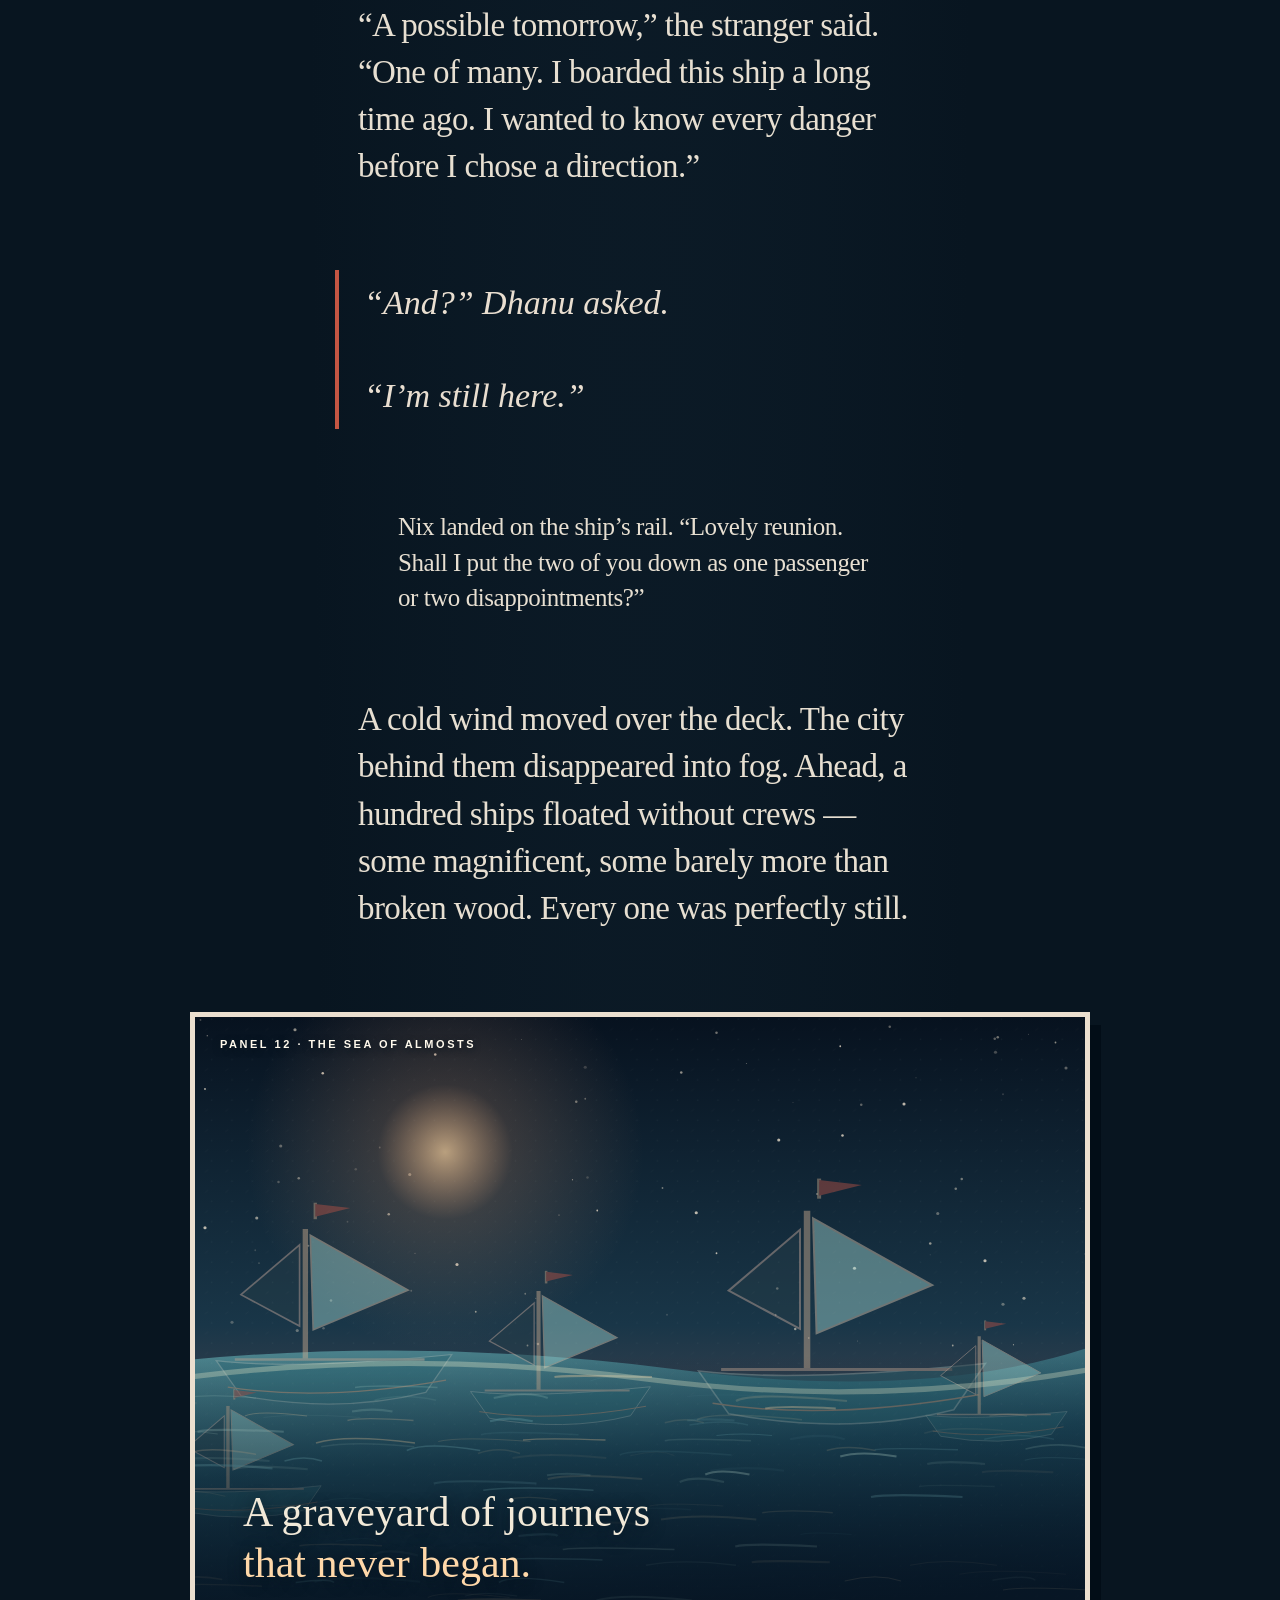
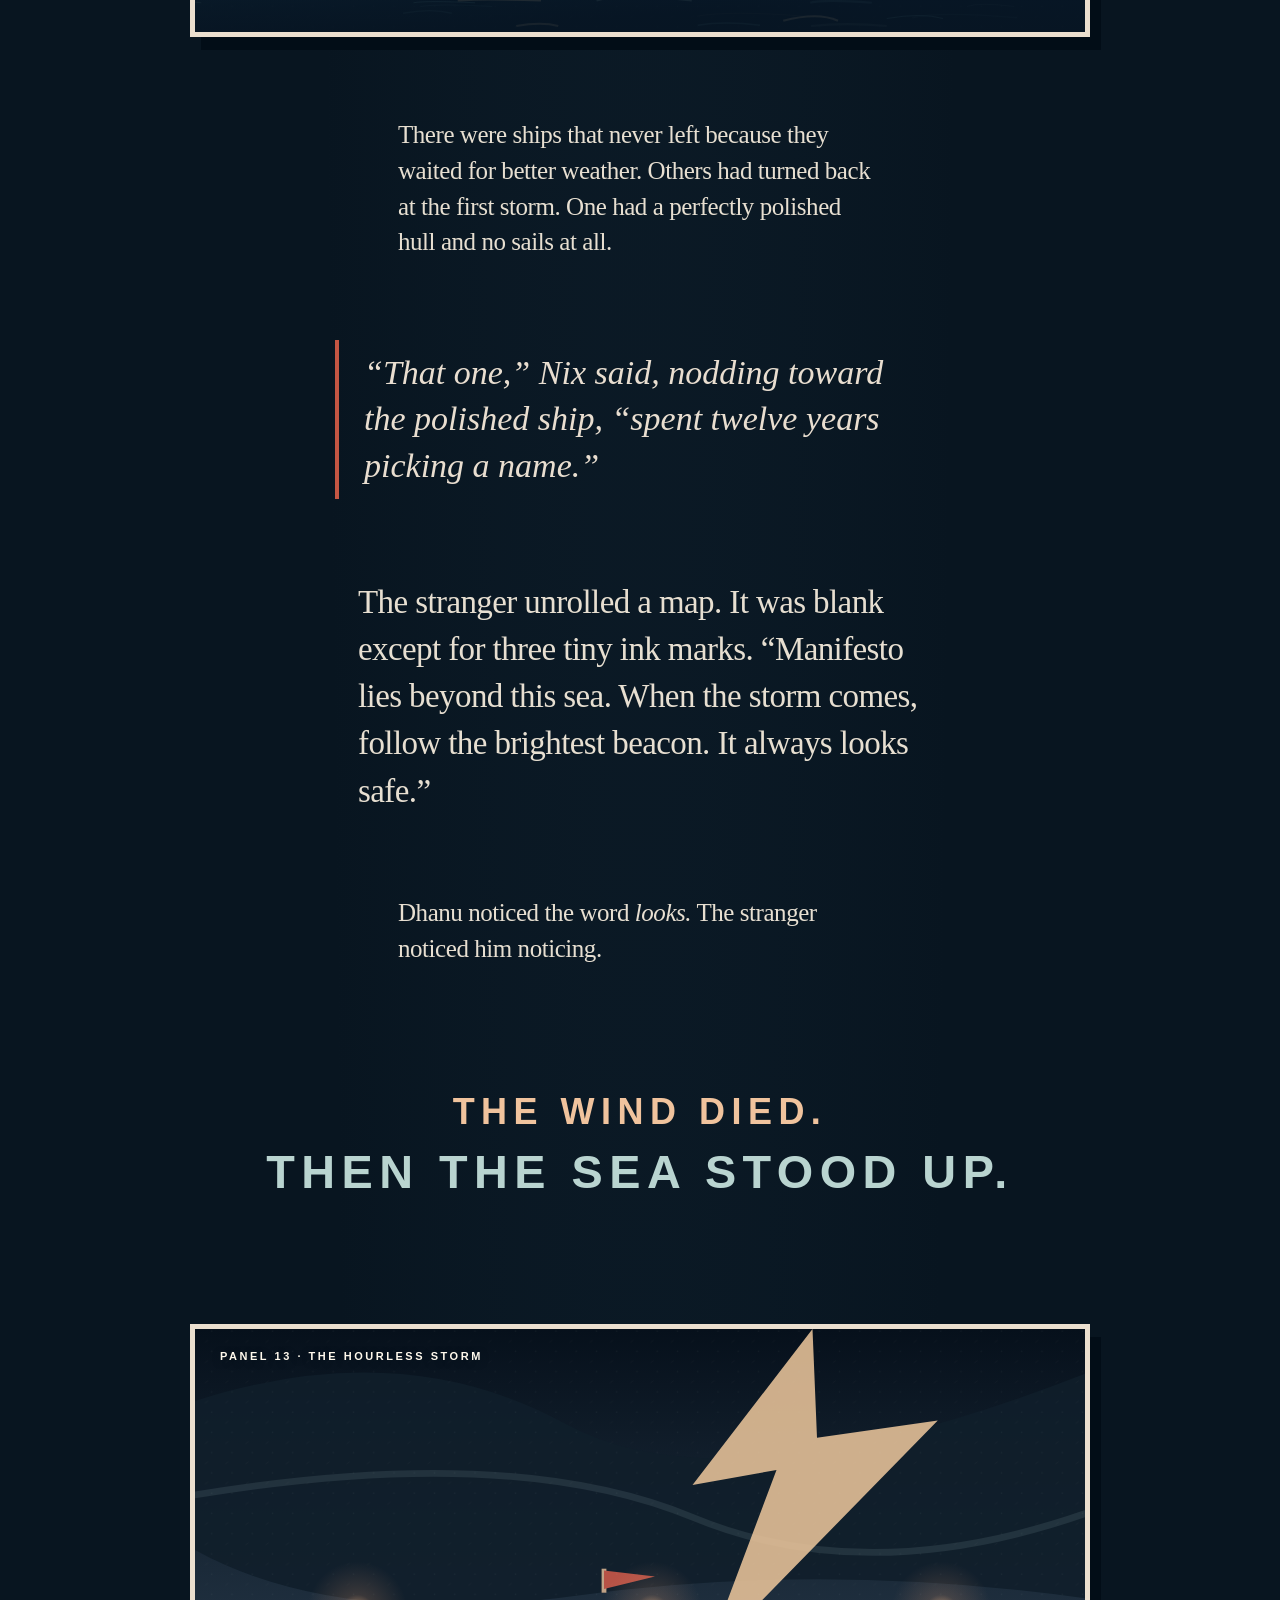
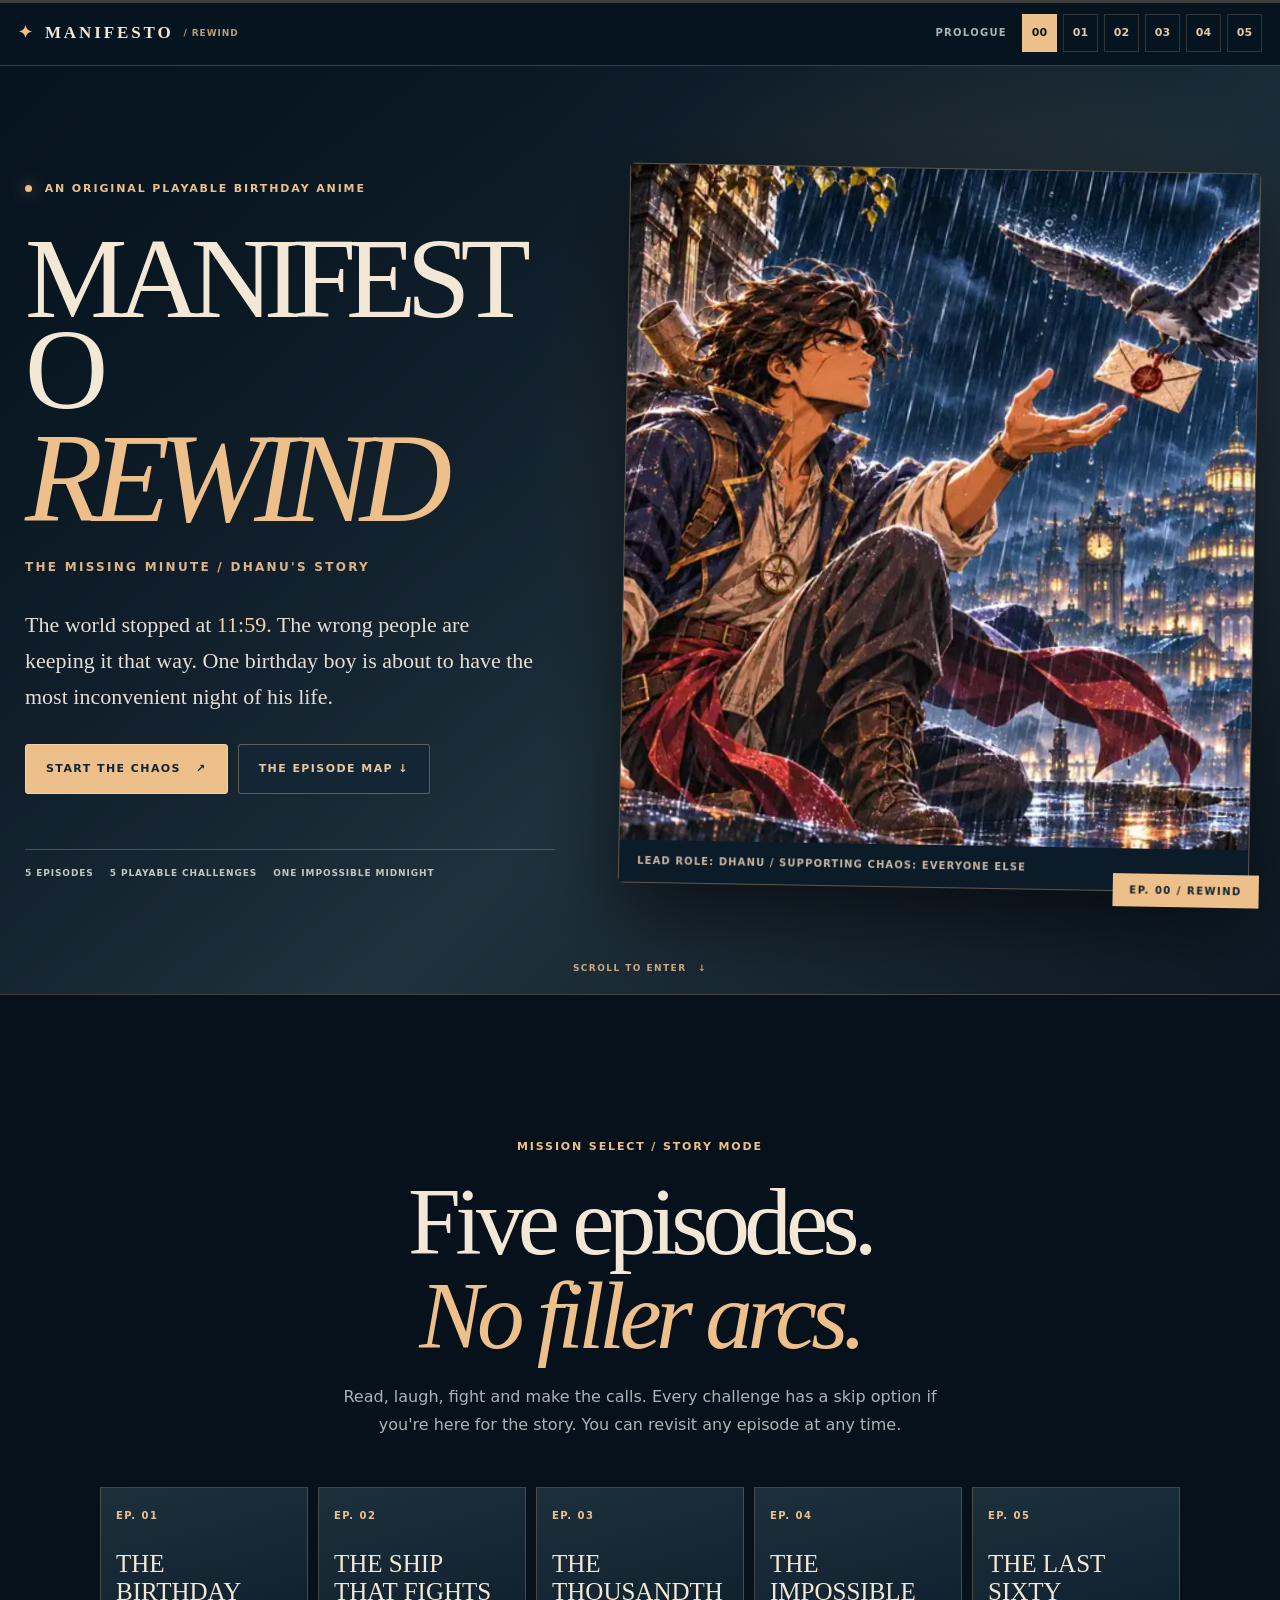
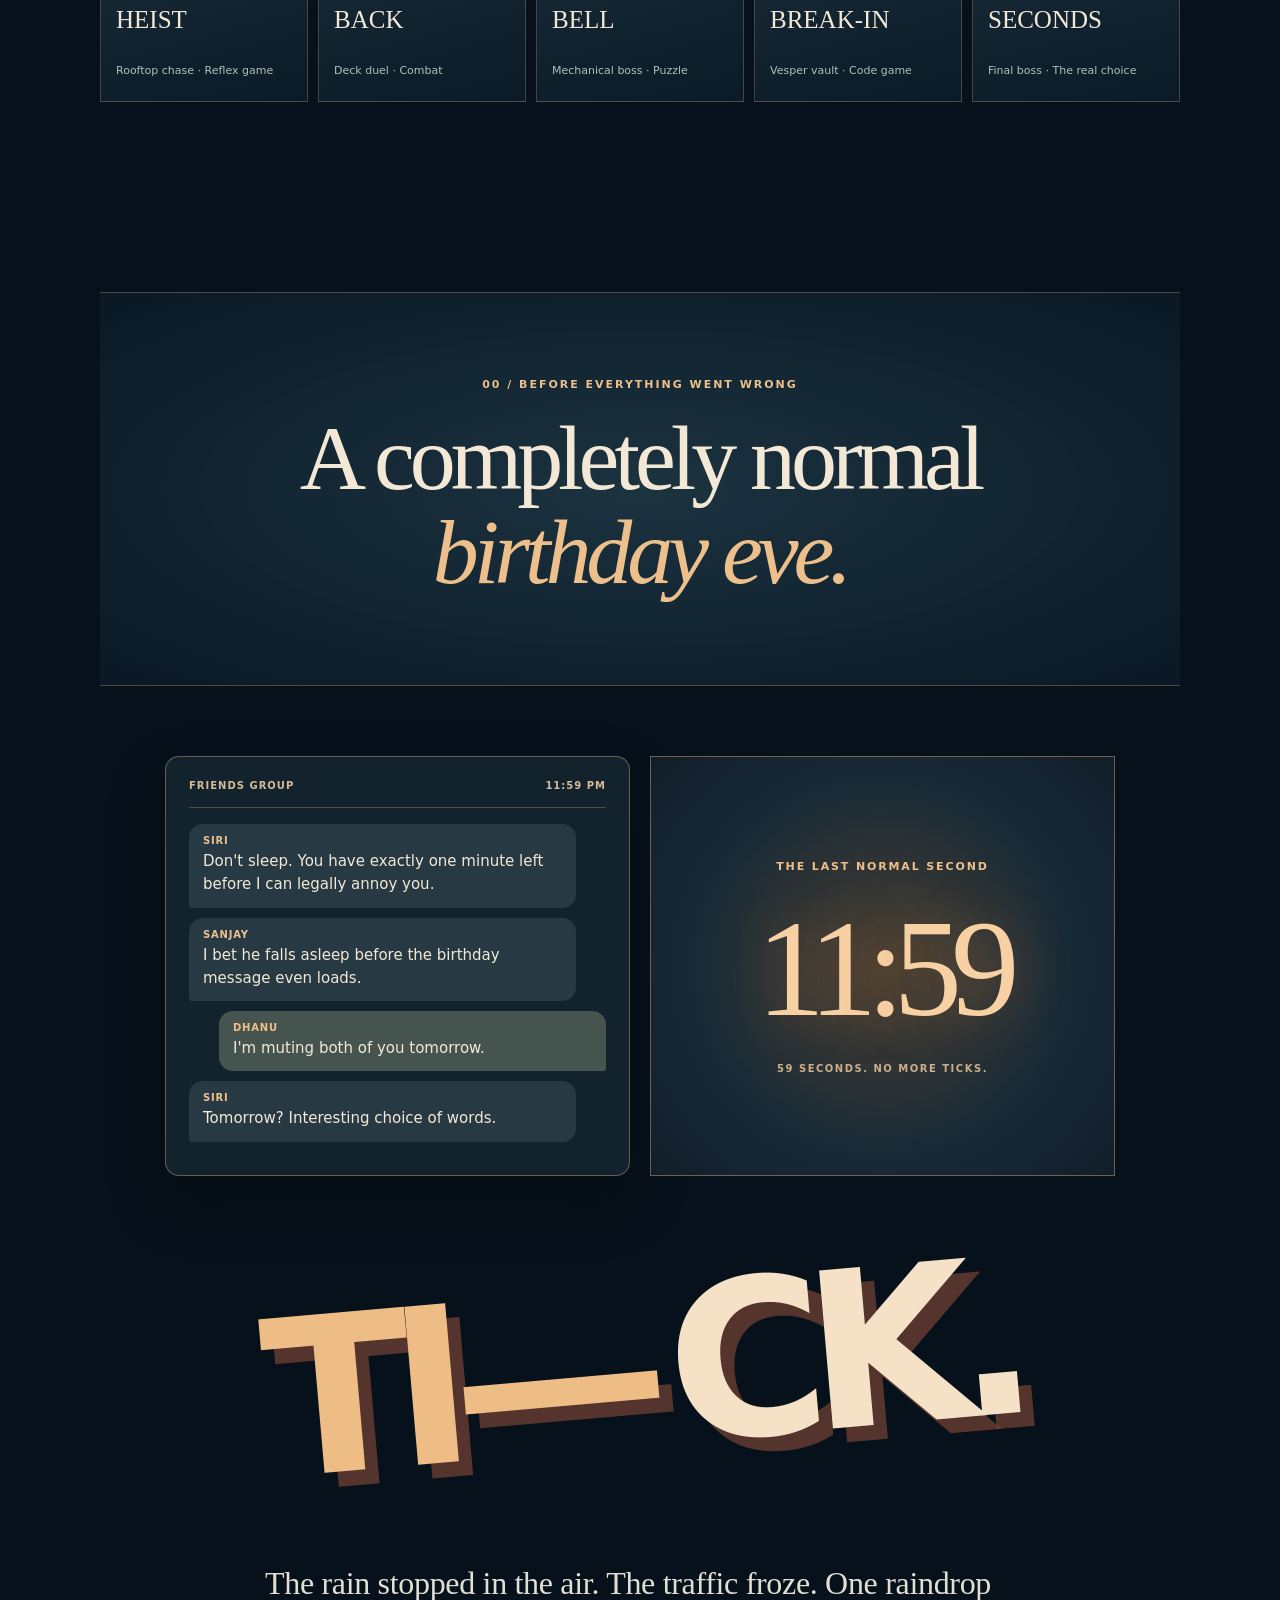
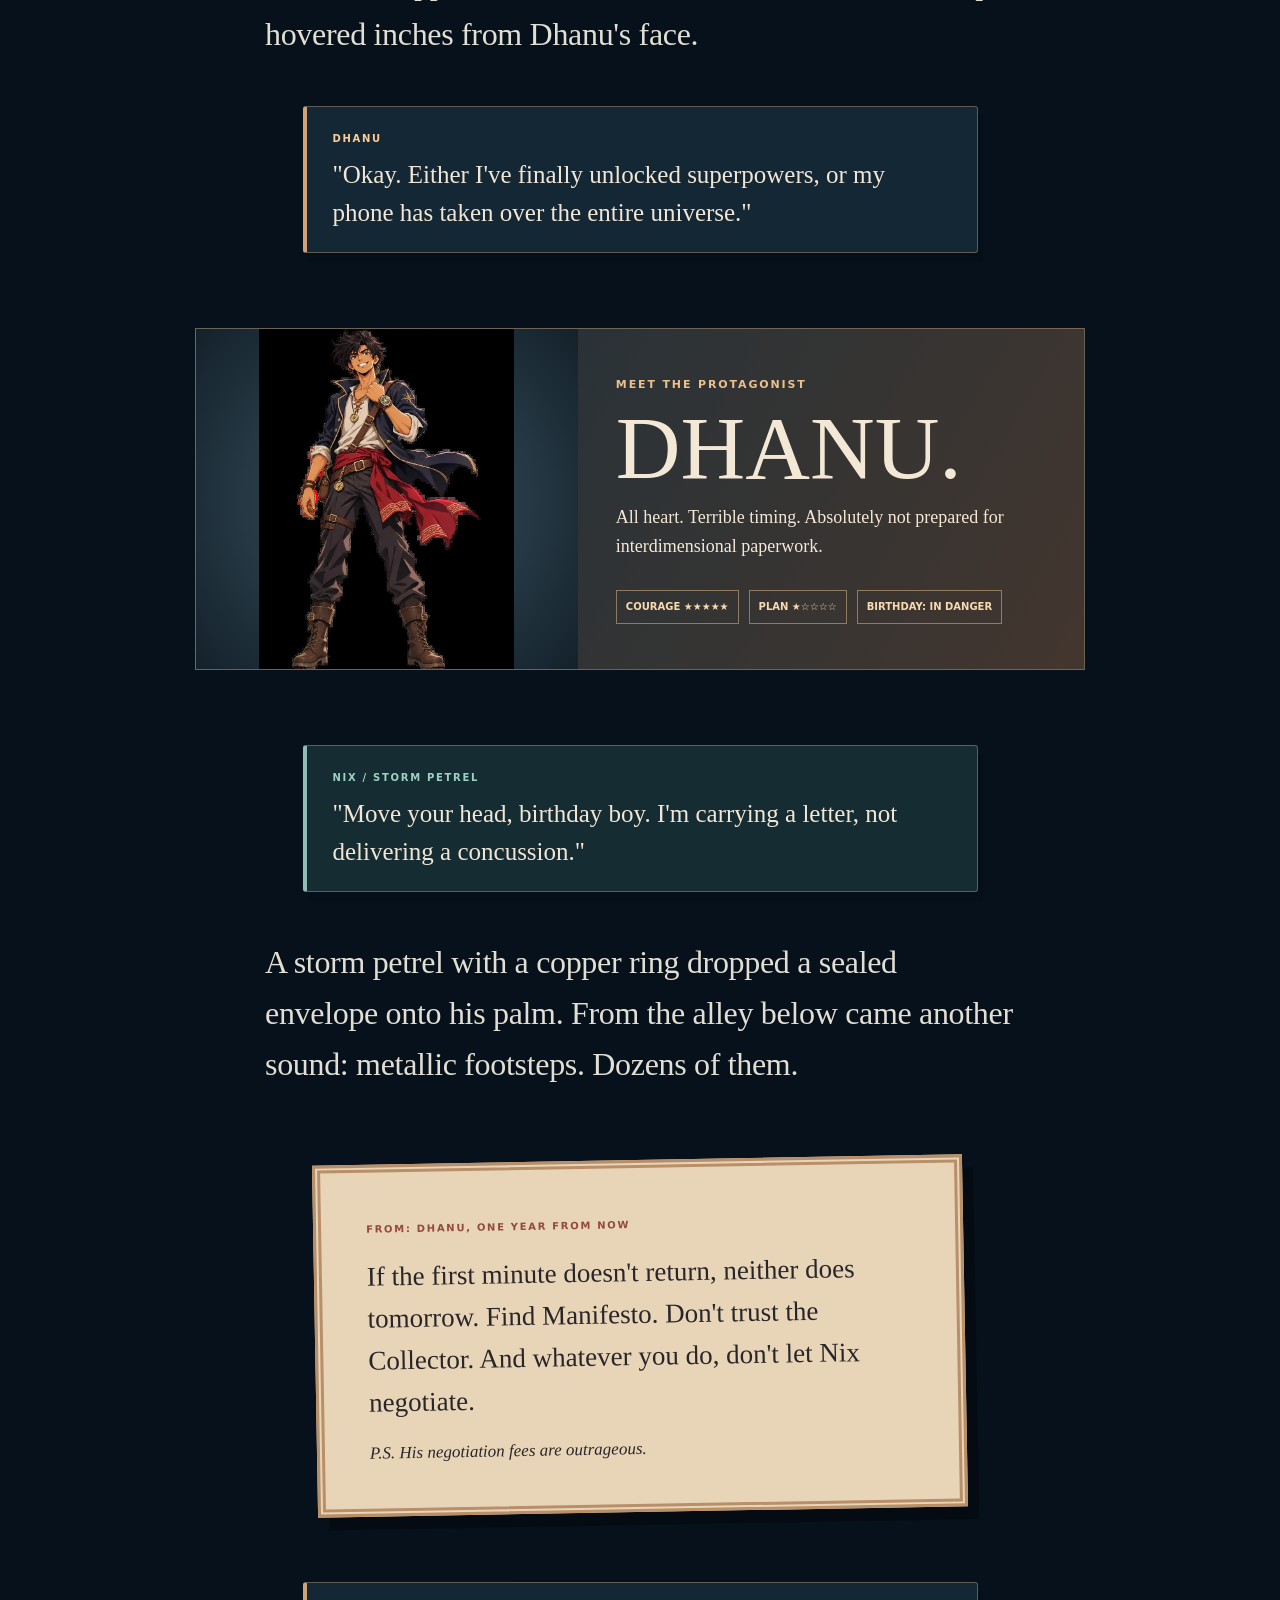
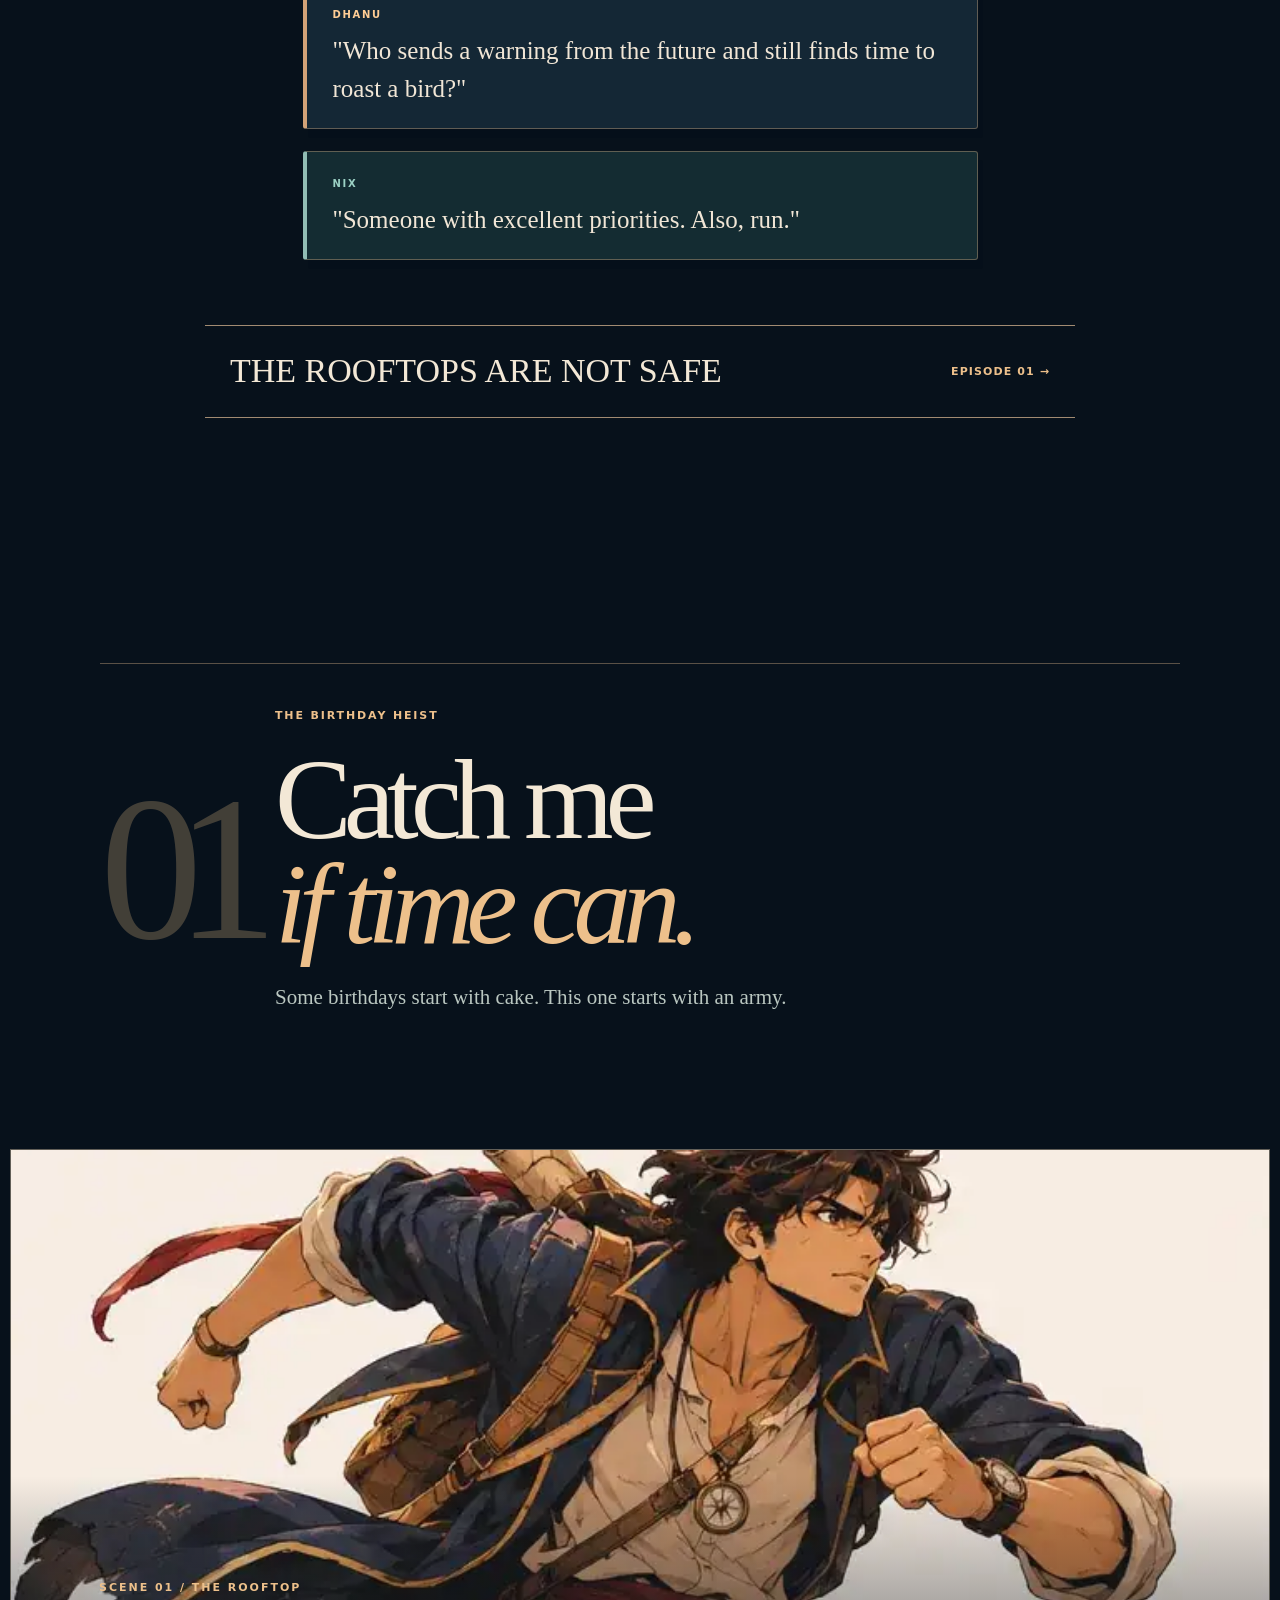
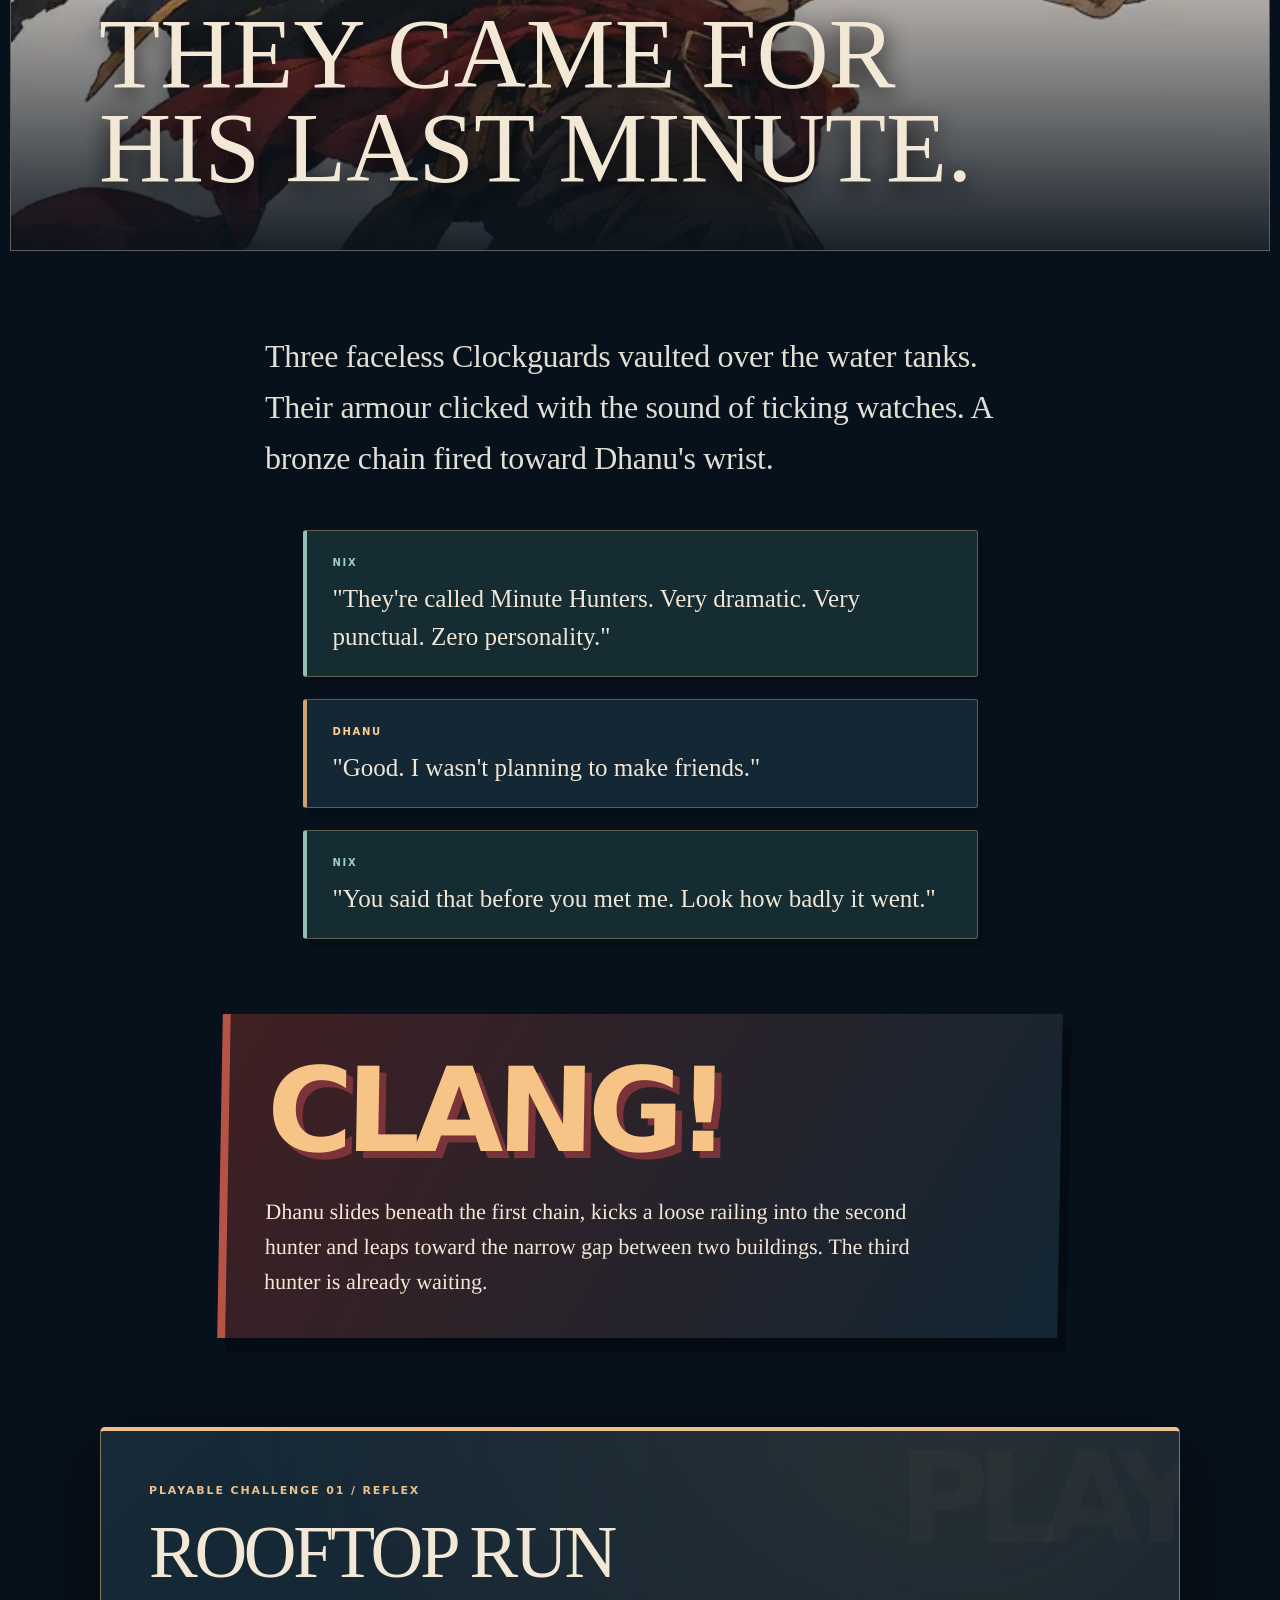
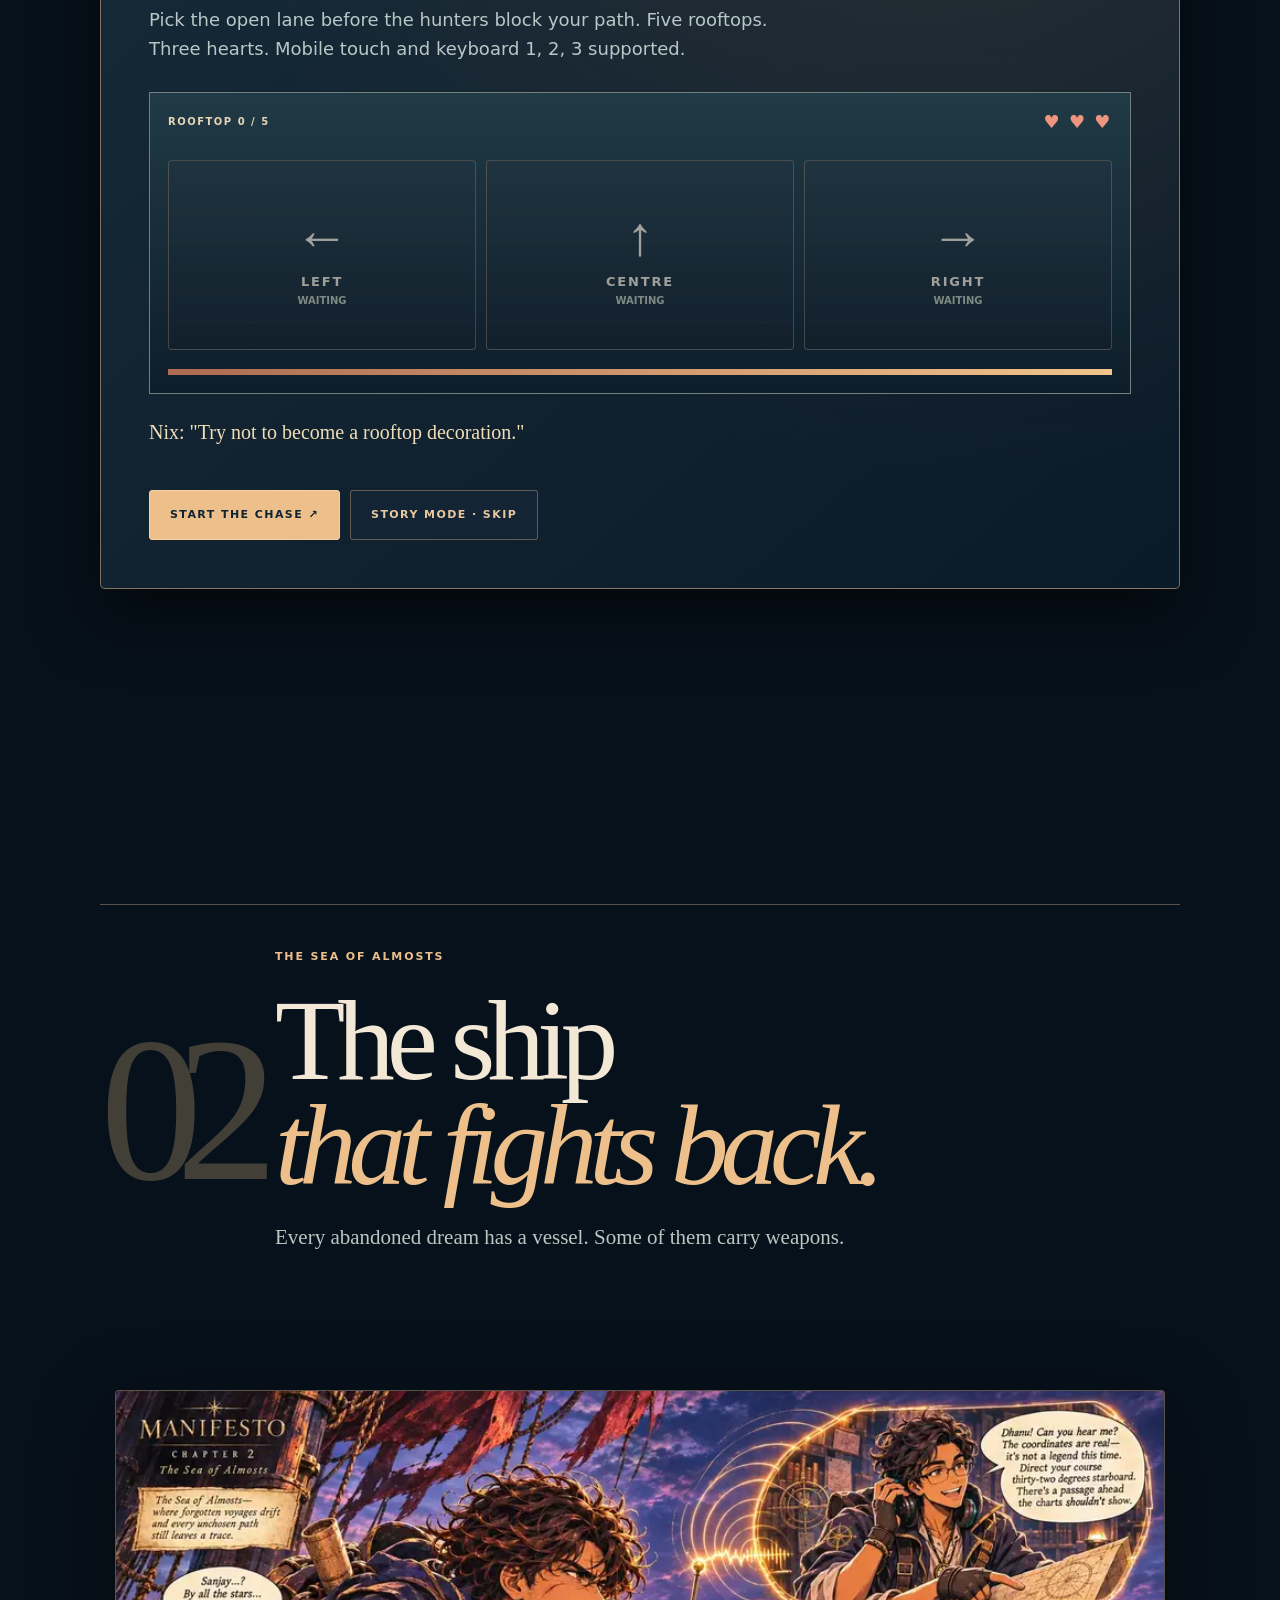
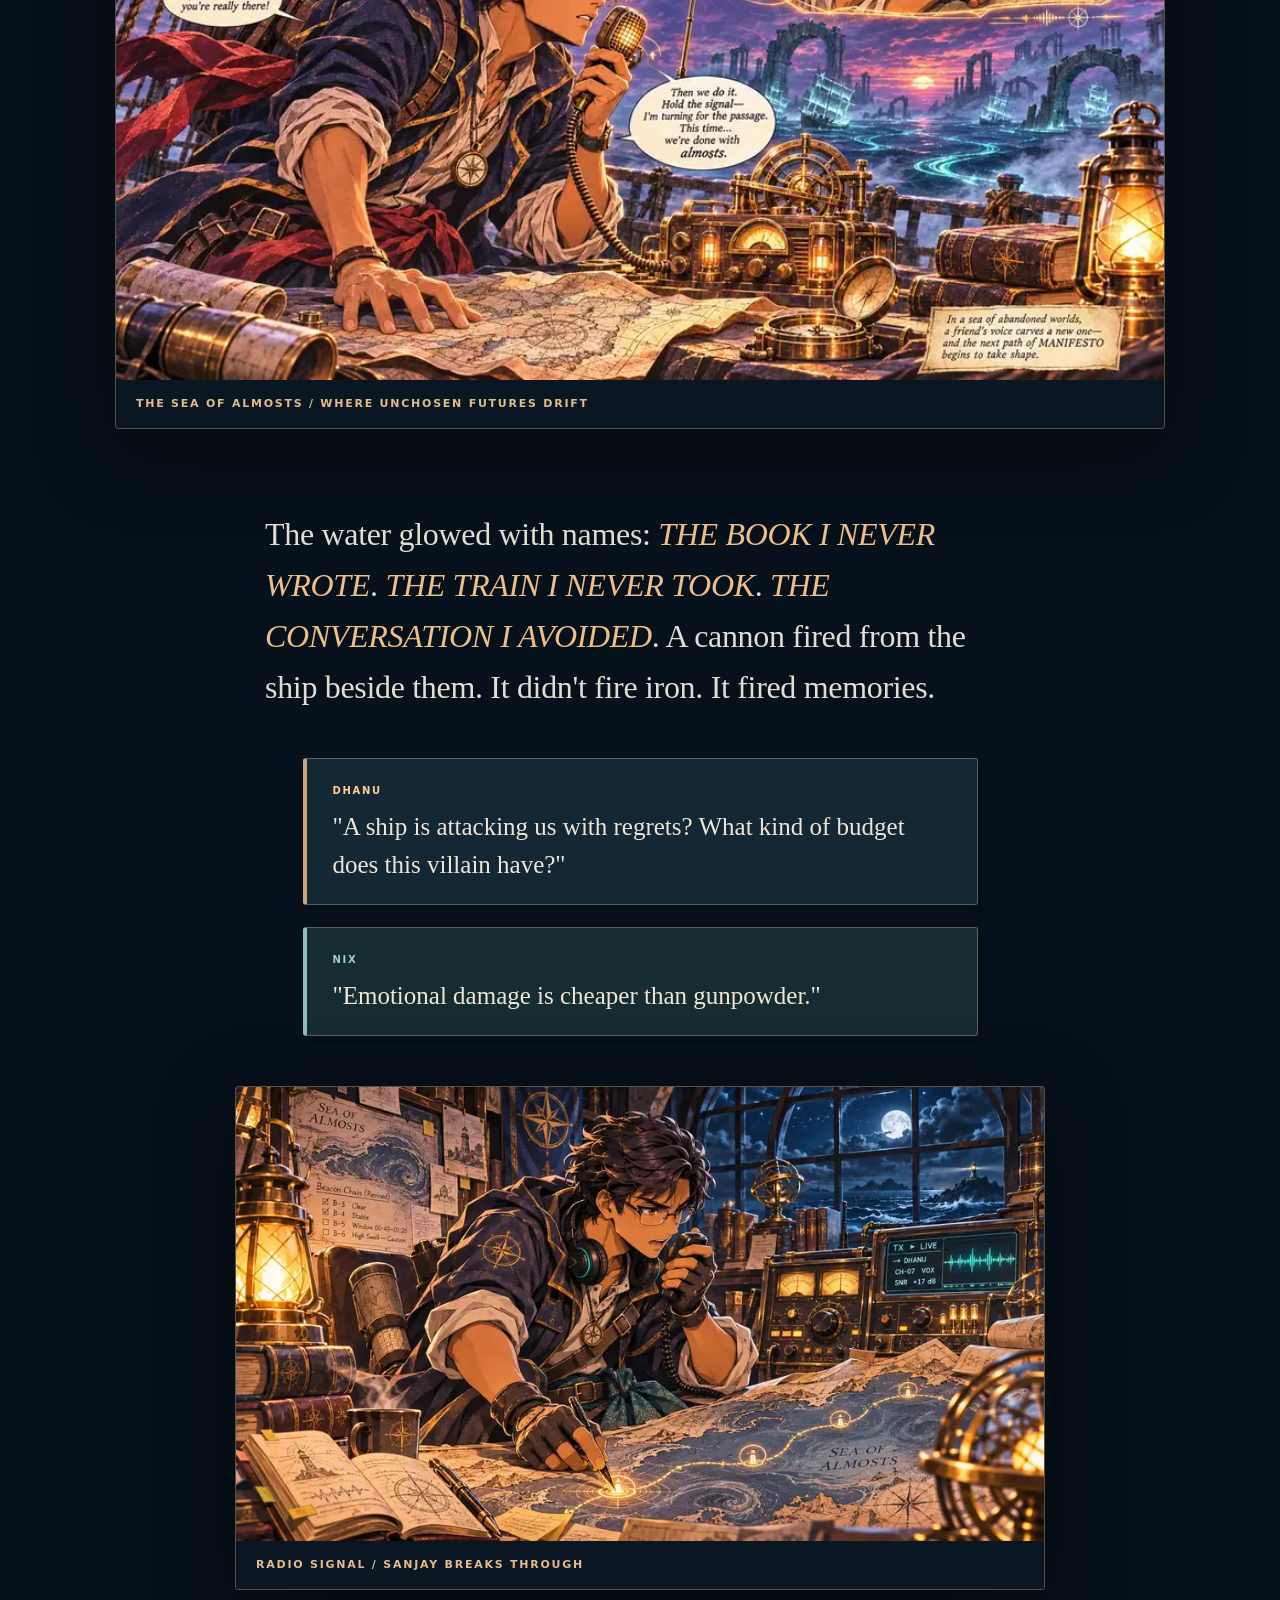
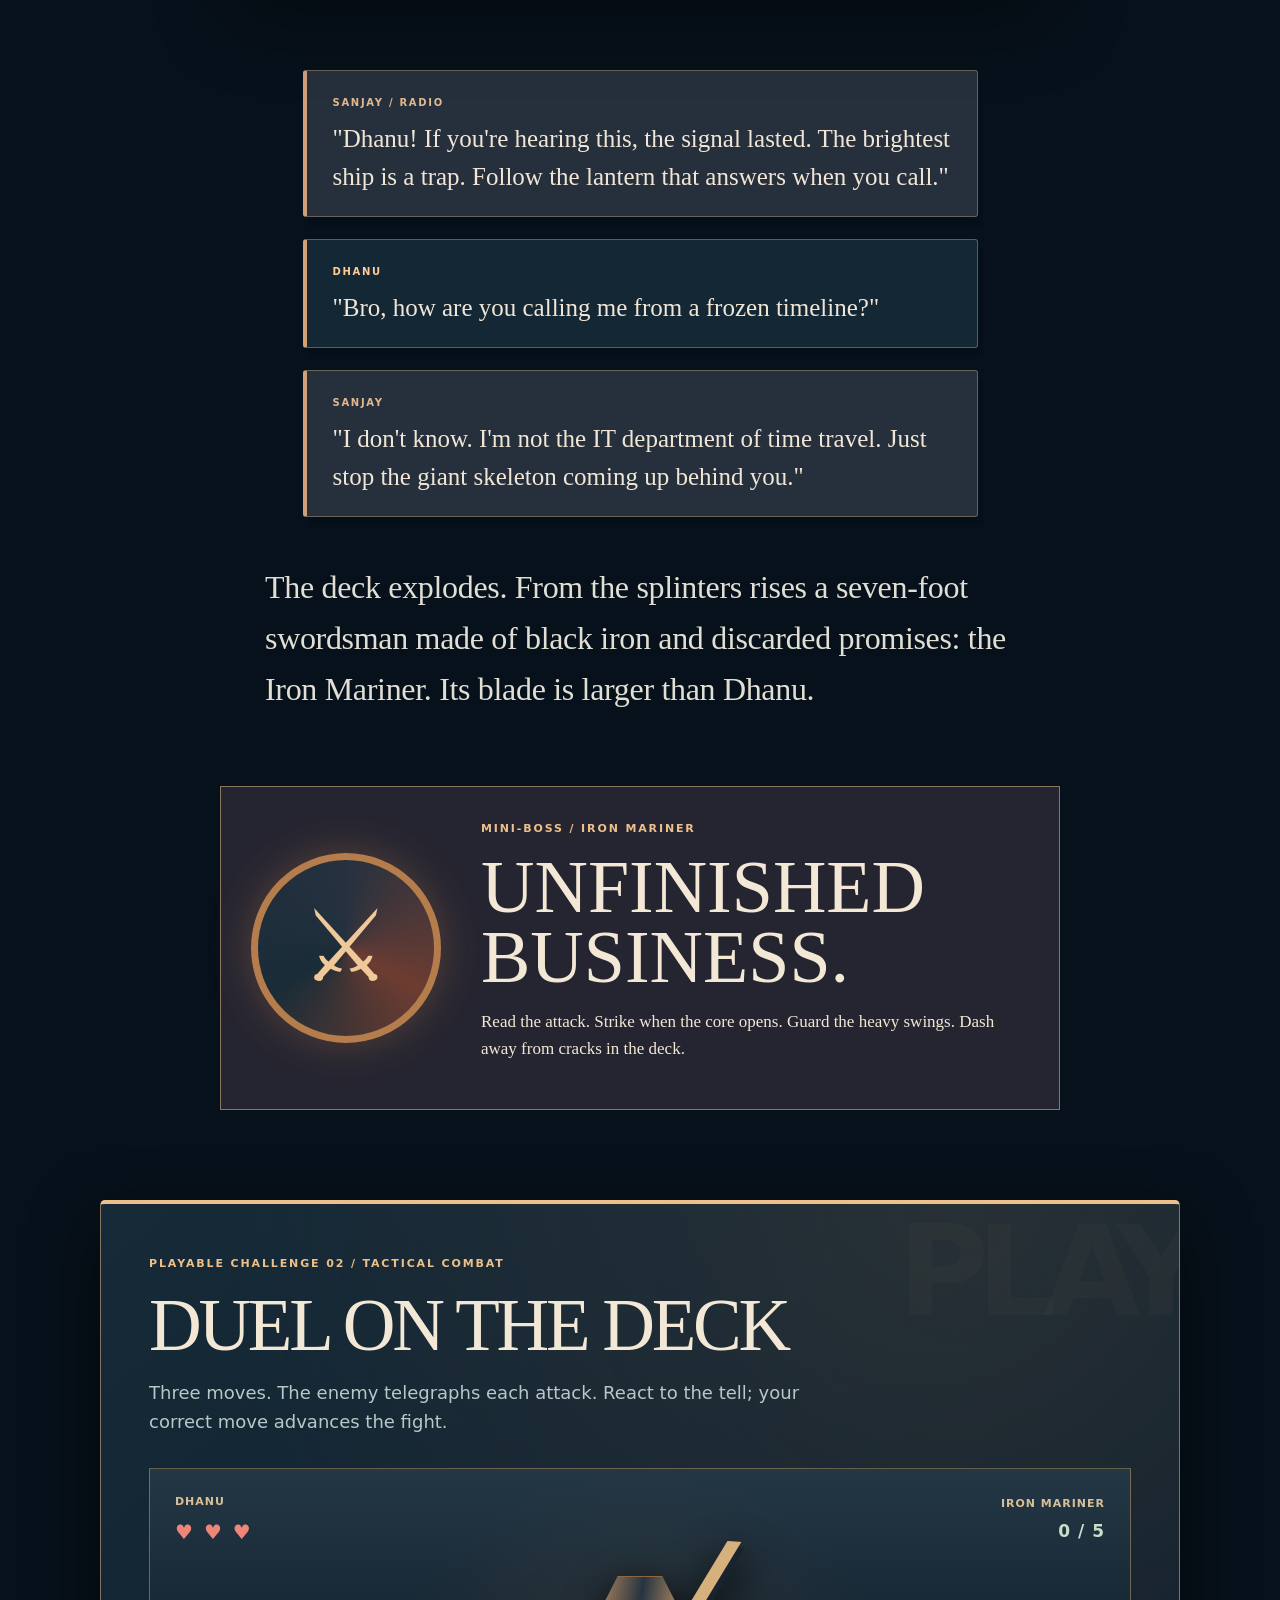
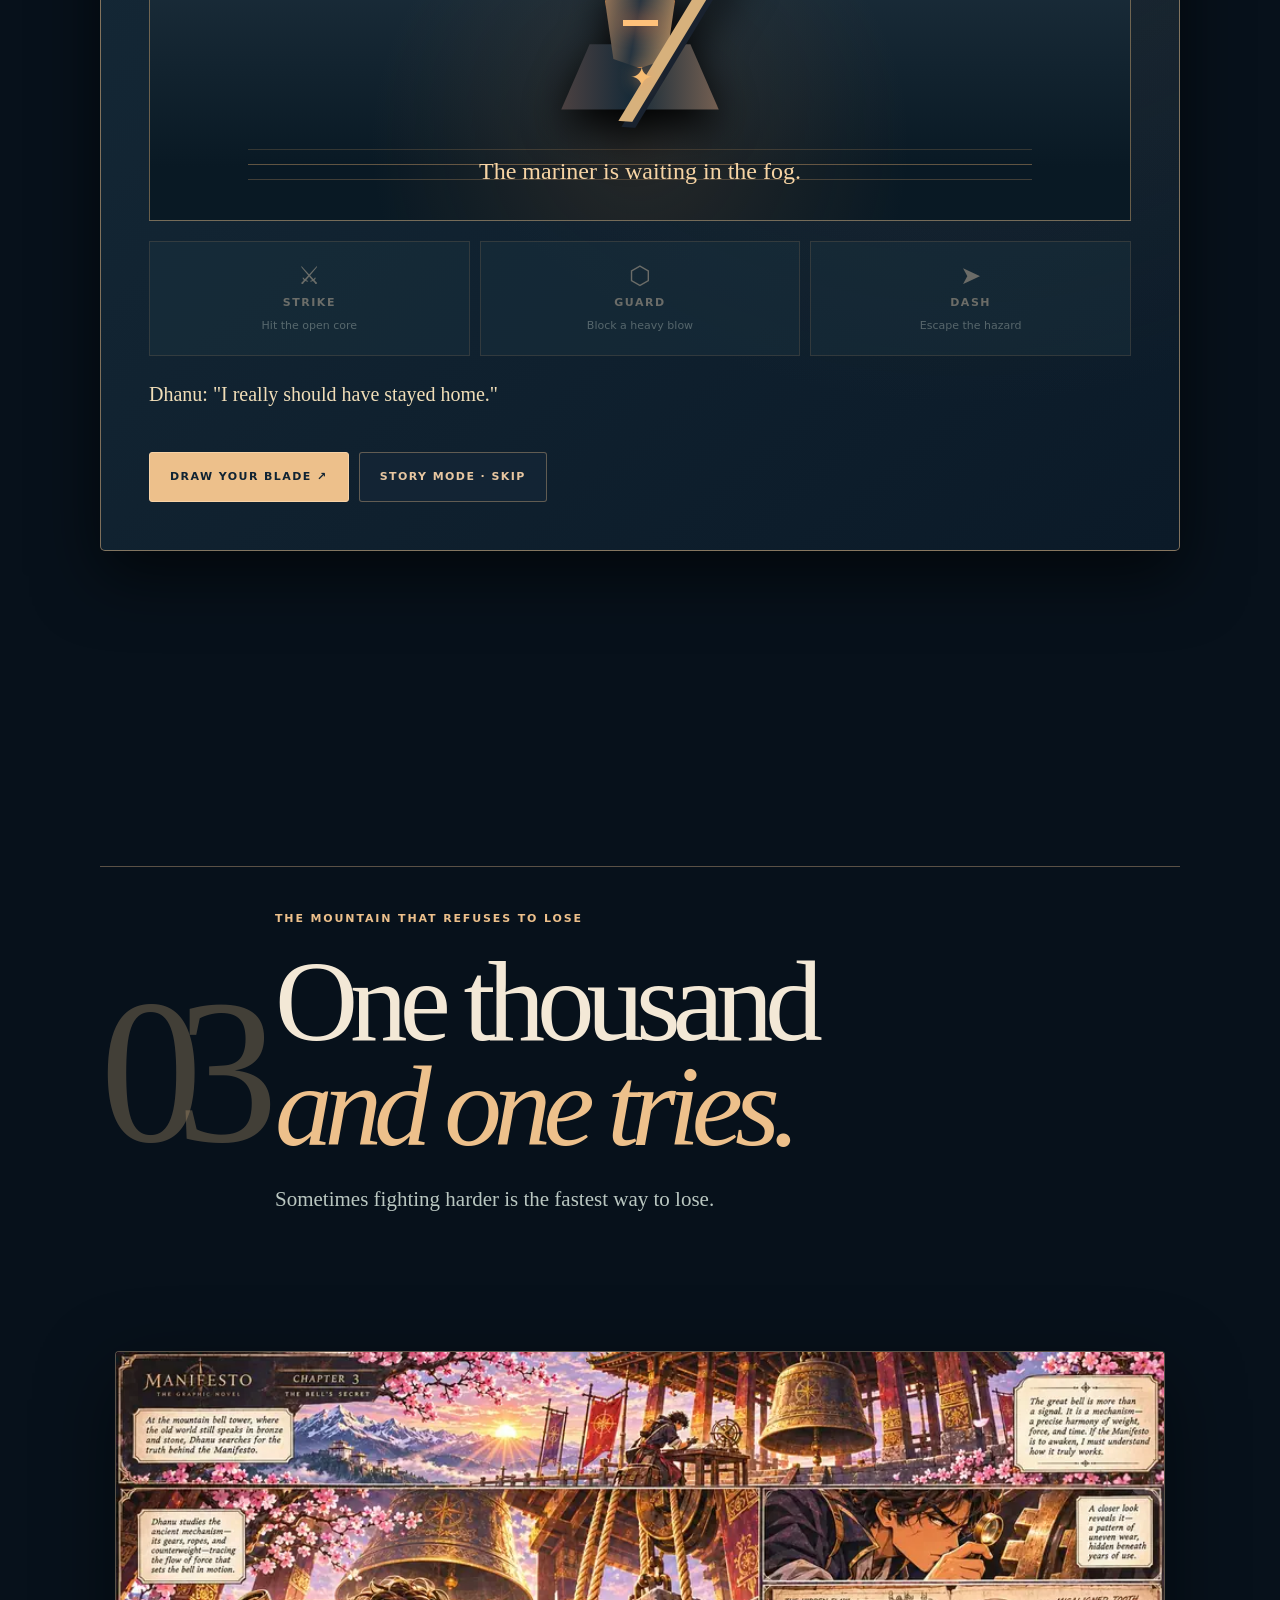
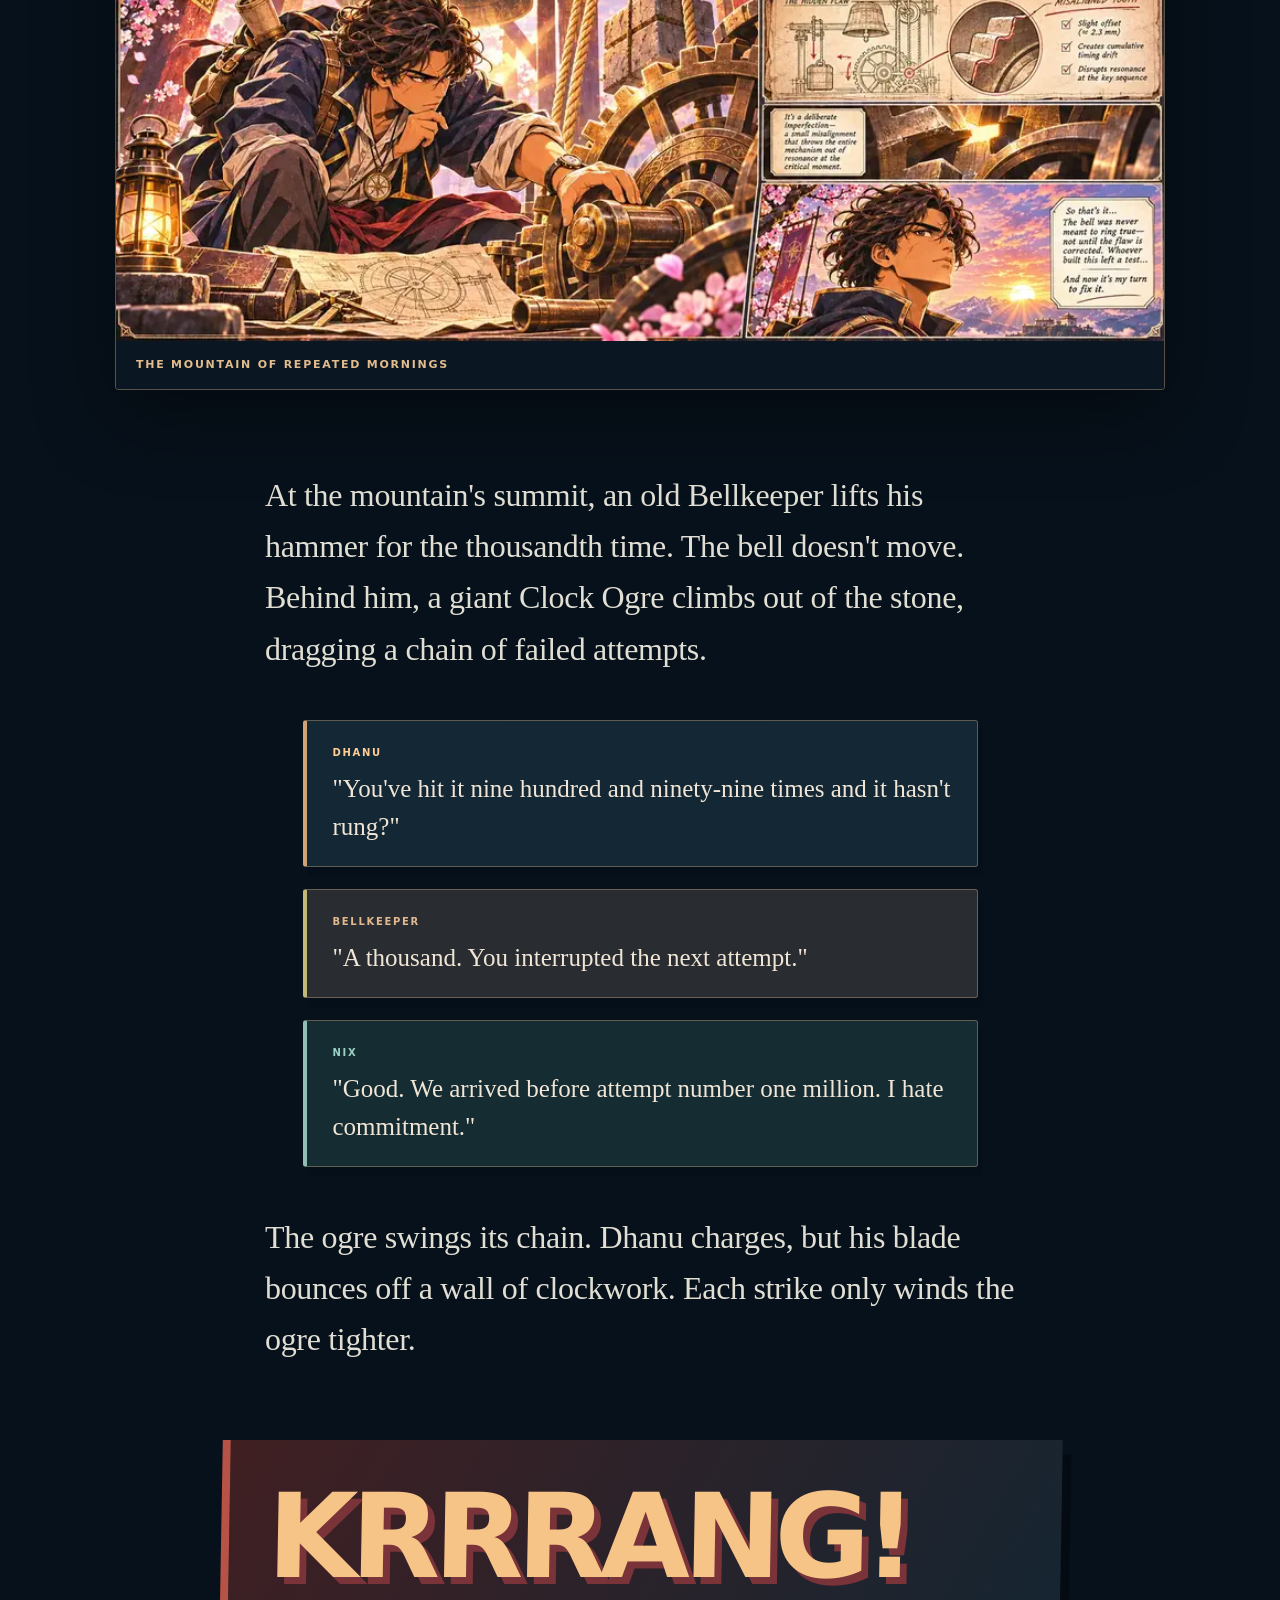
